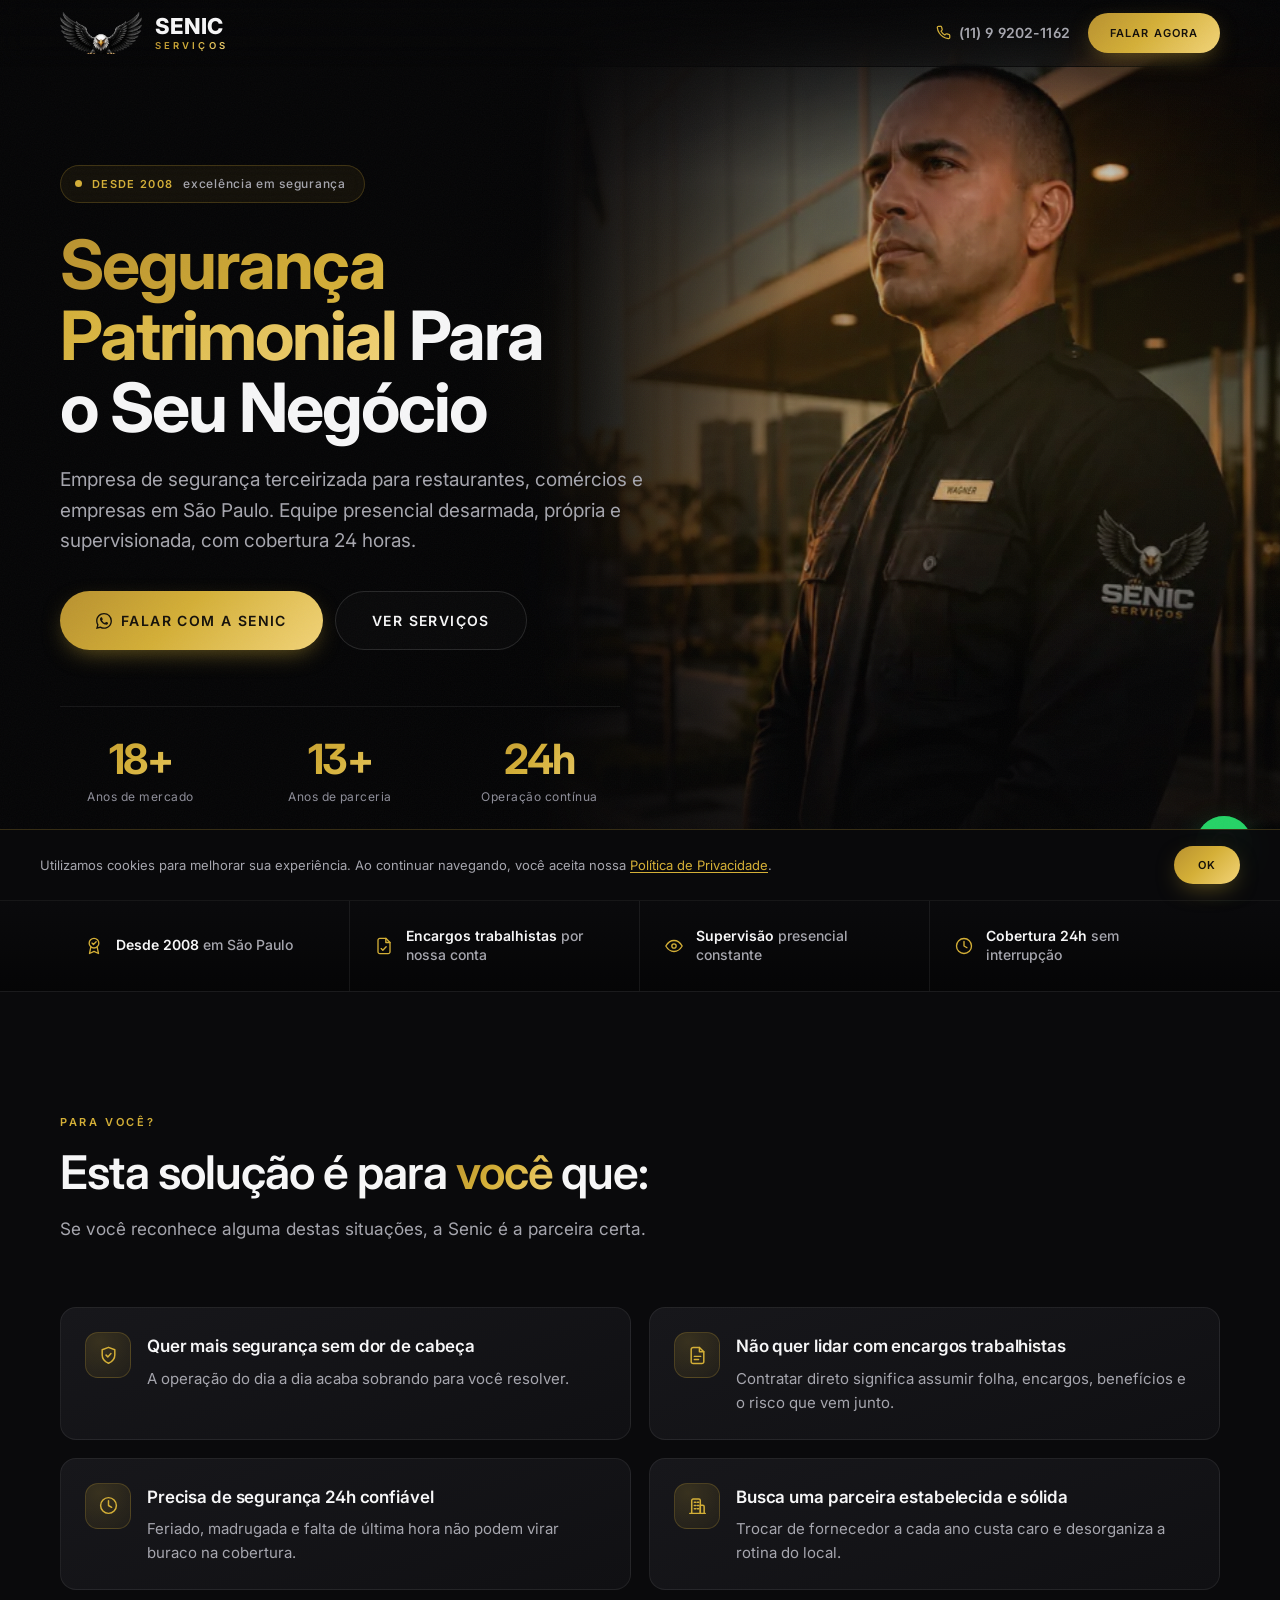
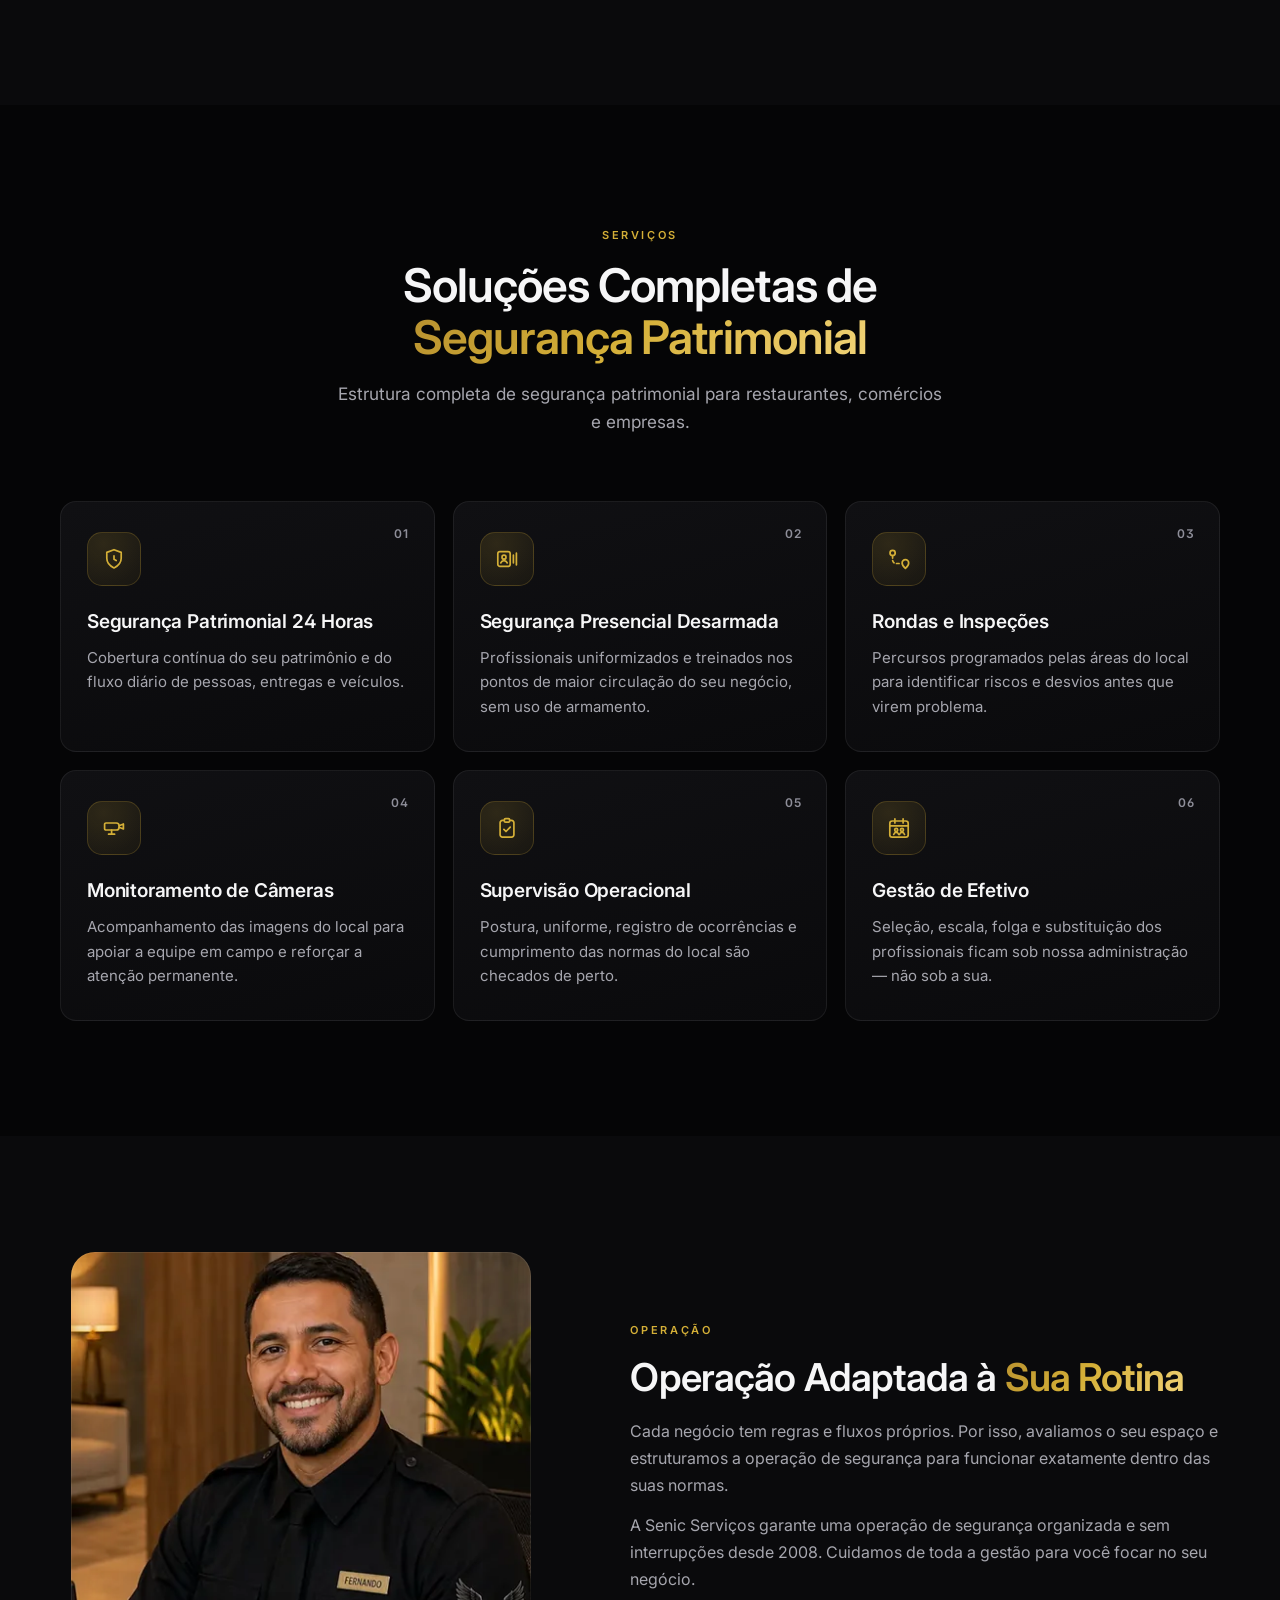
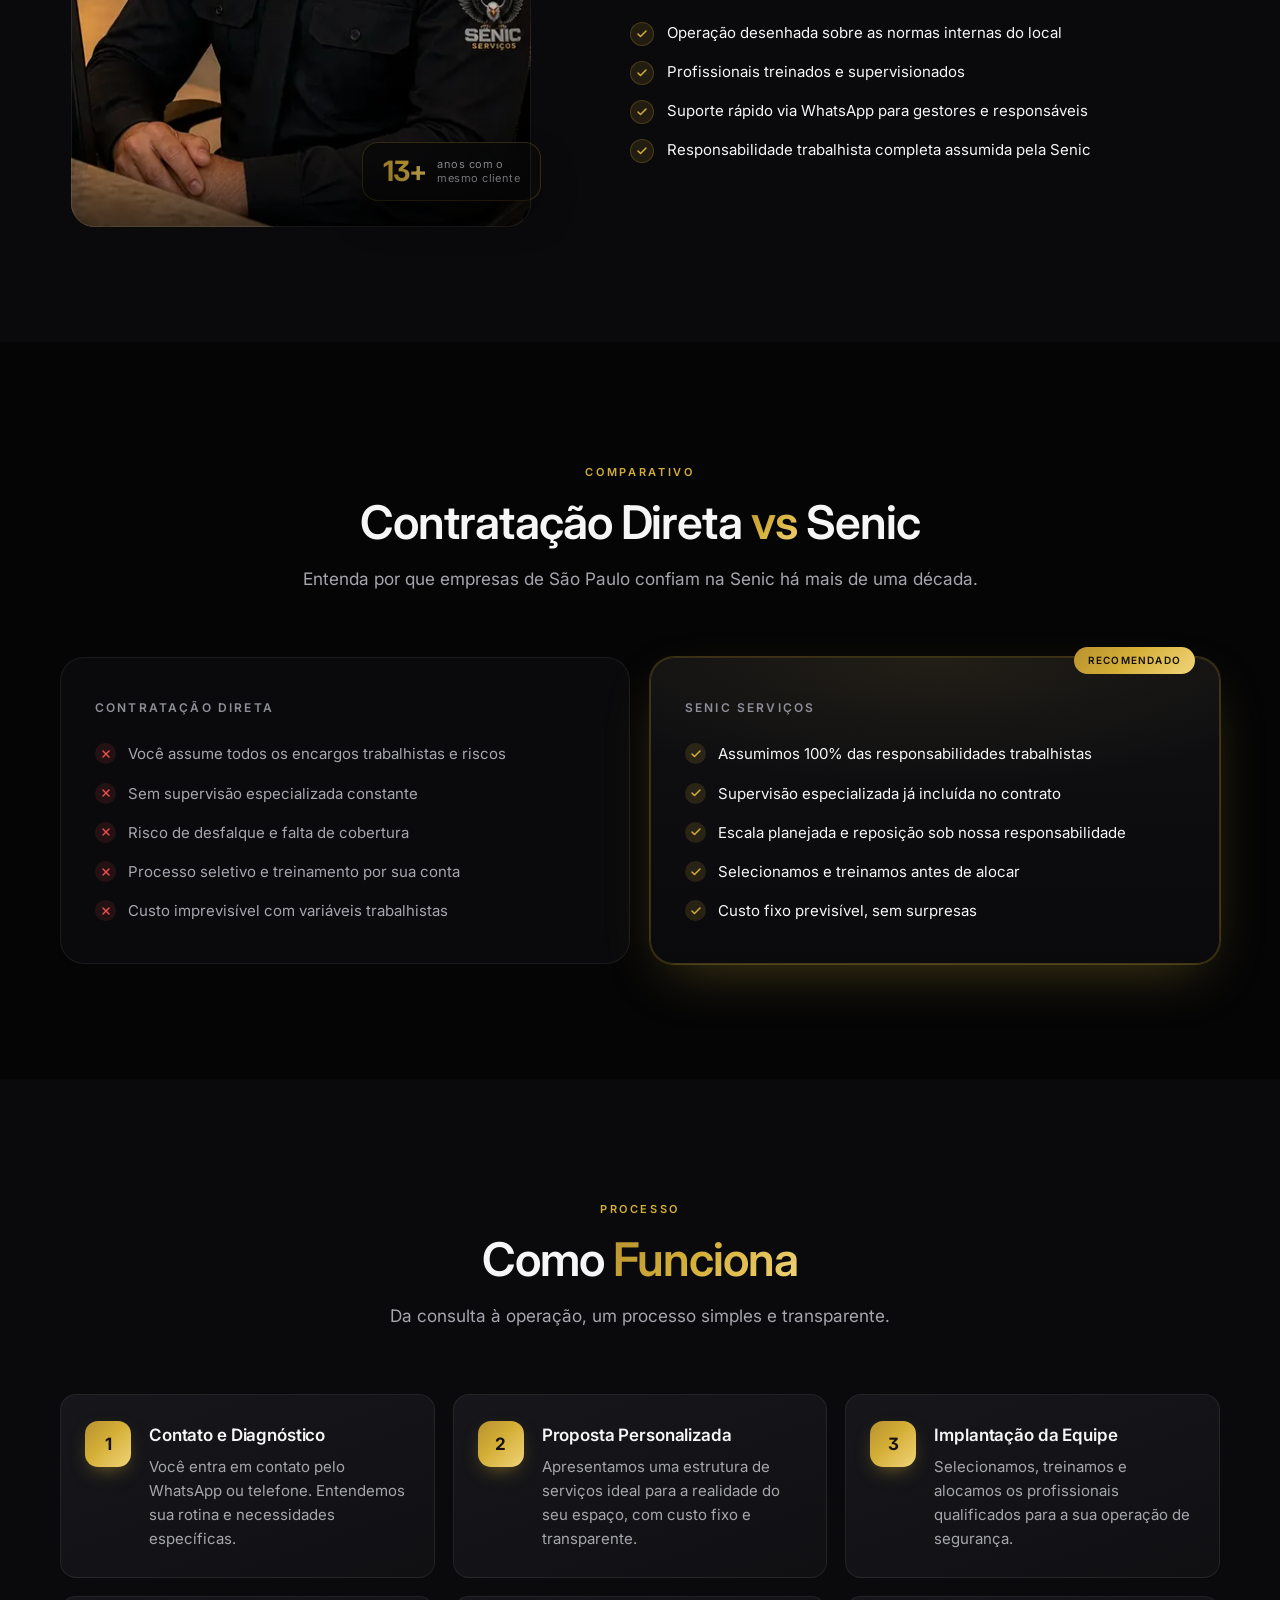
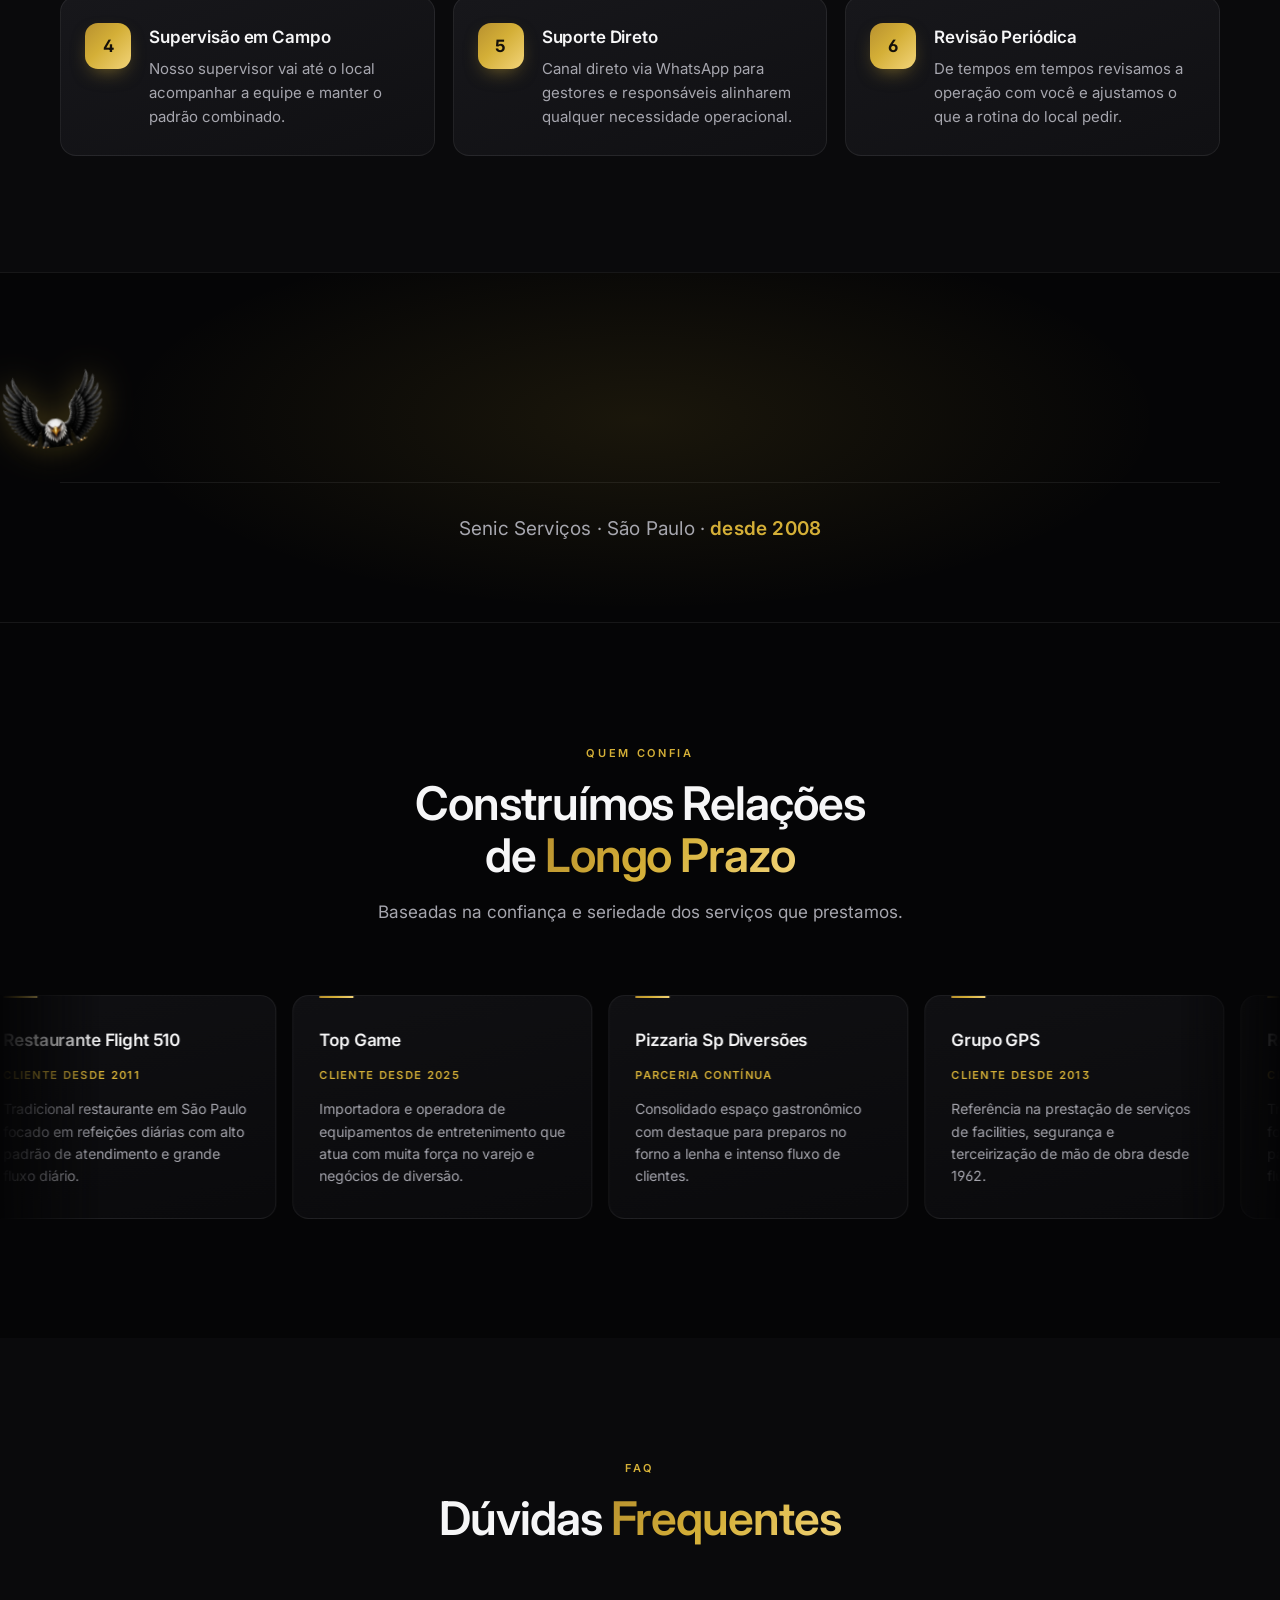
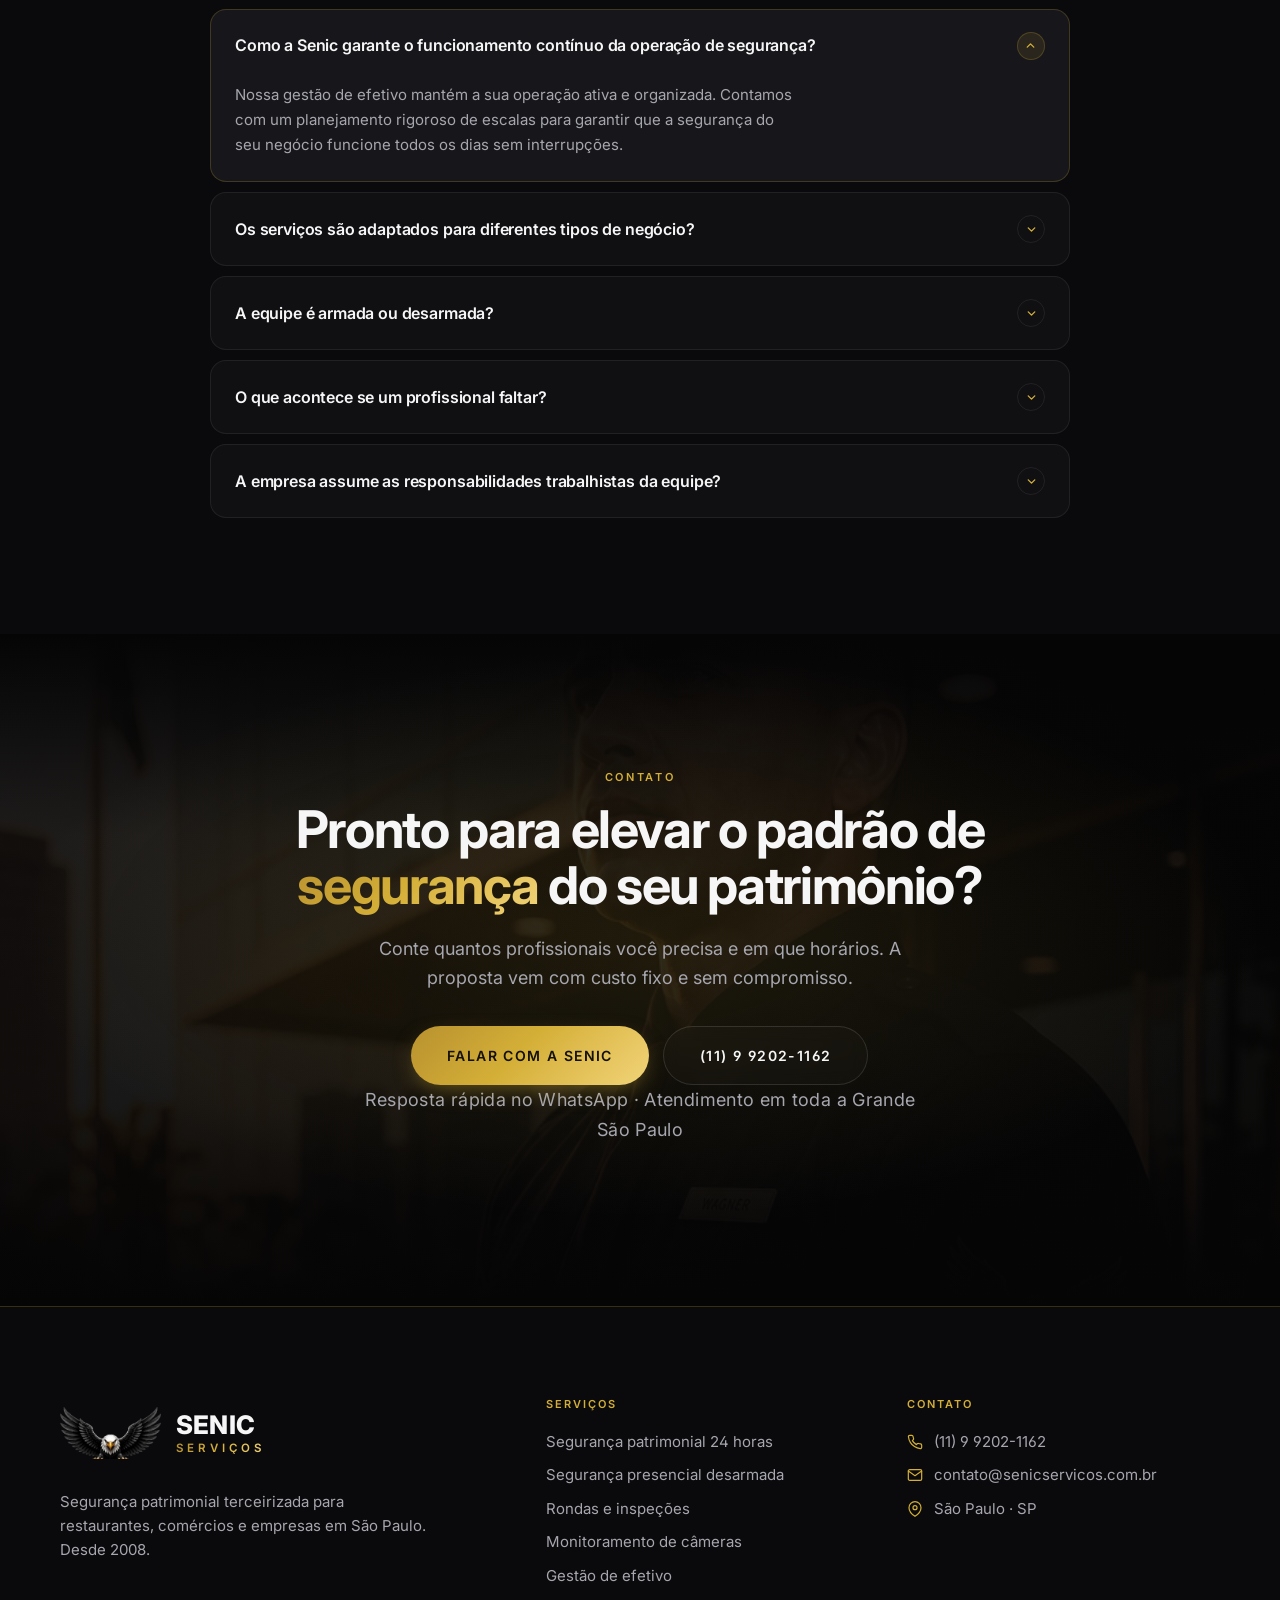
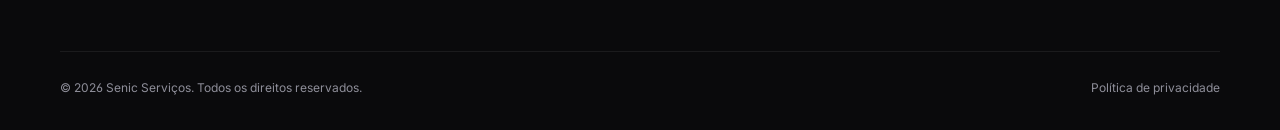
==== index.html @ 310ede00 "Initial commit" ====
<!DOCTYPE html>
<html lang="pt-BR">
<head>
  <meta charset="UTF-8">
  <meta name="viewport" content="width=device-width, initial-scale=1.0, maximum-scale=5.0">
  <title>Empresa de Segurança Patrimonial em São Paulo | Senic Serviços</title>
  <meta name="description" content="Segurança patrimonial terceirizada para restaurantes, comércios e empresas em São Paulo. Equipe presencial desarmada, cobertura 24 horas e supervisão. Desde 2008.">
  <meta name="robots" content="index, follow, max-image-preview:large, max-snippet:-1, max-video-preview:-1">
  <meta name="author" content="Senic Serviços">
  <meta name="theme-color" content="#050506">

  <!-- ATENÇÃO: se a página for publicada fora da raiz do domínio, troque
       https://senicservicos.com.br/ aqui, no sitemap.xml e no robots.txt. -->
  <link rel="canonical" href="https://senicservicos.com.br/">
  <link rel="sitemap" type="application/xml" href="/sitemap.xml">

  <!-- Ícones -->
  <link rel="icon" type="image/png" sizes="192x192" href="assets/img/favicon-192.png">
  <link rel="icon" type="image/png" sizes="512x512" href="assets/img/favicon-512.png">
  <link rel="apple-touch-icon" href="assets/img/apple-touch-icon.png">

  <!-- Compartilhamento em redes sociais e WhatsApp -->
  <meta property="og:type" content="website">
  <meta property="og:locale" content="pt_BR">
  <meta property="og:site_name" content="Senic Serviços">
  <meta property="og:url" content="https://senicservicos.com.br/">
  <meta property="og:title" content="Empresa de Segurança Patrimonial em São Paulo | Senic Serviços">
  <meta property="og:description" content="Segurança patrimonial terceirizada para restaurantes, comércios e empresas em São Paulo. Equipe presencial desarmada e cobertura 24 horas. Desde 2008.">
  <meta property="og:image" content="https://senicservicos.com.br/assets/img/senic-seguranca-empresarial.webp">
  <meta property="og:image:alt" content="Profissional de segurança patrimonial da Senic Serviços em fachada corporativa">
  <meta name="twitter:card" content="summary_large_image">
  <meta name="twitter:title" content="Empresa de Segurança Patrimonial em São Paulo | Senic Serviços">
  <meta name="twitter:description" content="Segurança patrimonial terceirizada para restaurantes, comércios e empresas em São Paulo. Desde 2008.">
  <meta name="twitter:image" content="https://senicservicos.com.br/assets/img/senic-seguranca-empresarial.webp">

  <!-- Fontes -->
  <link rel="preconnect" href="https://fonts.googleapis.com">
  <link rel="preconnect" href="https://fonts.gstatic.com" crossorigin>
  <link href="https://fonts.googleapis.com/css2?family=Inter:wght@300;400;500;600;700;800;900&display=swap" rel="stylesheet">

  <link rel="preload" as="image" href="assets/img/senic-seguranca-empresarial-sm.webp" media="(max-width: 767px)" fetchpriority="high">
  <link rel="preload" as="image" href="assets/img/senic-seguranca-empresarial.webp" media="(min-width: 768px)" fetchpriority="high">
  <link rel="stylesheet" href="assets/css/style.css">

  <!-- Google Tag Manager -->
  <script>(function(w,d,s,l,i){w[l]=w[l]||[];w[l].push({'gtm.start':
  new Date().getTime(),event:'gtm.js'});var f=d.getElementsByTagName(s)[0],
  j=d.createElement(s),dl=l!='dataLayer'?'&l='+l:'';j.async=true;j.src=
  'https://www.googletagmanager.com/gtm.js?id='+i+dl;f.parentNode.insertBefore(j,f);
  })(window,document,'script','dataLayer','GTM-NGXDHTND');</script>
  <!-- End Google Tag Manager -->

  <!-- Dados estruturados: empresa, página, catálogo de serviços e FAQ -->
  <script type="application/ld+json">
  {
    "@context": "https://schema.org",
    "@graph": [
      {
        "@type": ["Organization", "ProfessionalService"],
        "@id": "https://senicservicos.com.br/#empresa",
        "name": "Senic Serviços",
        "url": "https://senicservicos.com.br/",
        "description": "Empresa de segurança patrimonial terceirizada em São Paulo: segurança presencial desarmada, 24 horas, para restaurantes, comércios e empresas.",
        "foundingDate": "2008",
        "logo": {
          "@type": "ImageObject",
          "url": "https://senicservicos.com.br/assets/img/logo-senic-servicos.webp",
          "width": 900,
          "height": 733
        },
        "image": "https://senicservicos.com.br/assets/img/senic-seguranca-empresarial.webp",
        "telephone": "+55-11-99202-1162",
        "email": "contato@senicservicos.com.br",
        "priceRange": "$$",
        "address": {
          "@type": "PostalAddress",
          "addressLocality": "São Paulo",
          "addressRegion": "SP",
          "addressCountry": "BR"
        },
        "areaServed": { "@type": "City", "name": "São Paulo" },
        "contactPoint": [{
          "@type": "ContactPoint",
          "telephone": "+55-11-99202-1162",
          "contactType": "vendas",
          "areaServed": "BR",
          "availableLanguage": "Portuguese"
        }],
        "openingHoursSpecification": [{
          "@type": "OpeningHoursSpecification",
          "dayOfWeek": ["Monday","Tuesday","Wednesday","Thursday","Friday","Saturday","Sunday"],
          "opens": "00:00",
          "closes": "23:59"
        }]
      },
      {
        "@type": "WebSite",
        "@id": "https://senicservicos.com.br/#site",
        "url": "https://senicservicos.com.br/",
        "name": "Senic Serviços",
        "inLanguage": "pt-BR",
        "publisher": { "@id": "https://senicservicos.com.br/#empresa" }
      },
      {
        "@type": "WebPage",
        "@id": "https://senicservicos.com.br/#pagina",
        "url": "https://senicservicos.com.br/",
        "name": "Empresa de Segurança Patrimonial em São Paulo | Senic Serviços",
        "description": "Segurança patrimonial terceirizada para restaurantes, comércios e empresas em São Paulo desde 2008.",
        "inLanguage": "pt-BR",
        "isPartOf": { "@id": "https://senicservicos.com.br/#site" },
        "about": { "@id": "https://senicservicos.com.br/#empresa" },
        "primaryImageOfPage": "https://senicservicos.com.br/assets/img/senic-seguranca-empresarial.webp"
      },
      {
        "@type": "Service",
        "@id": "https://senicservicos.com.br/#servicos",
        "serviceType": "Segurança patrimonial terceirizada",
        "provider": { "@id": "https://senicservicos.com.br/#empresa" },
        "areaServed": { "@type": "City", "name": "São Paulo" },
        "hasOfferCatalog": {
          "@type": "OfferCatalog",
          "name": "Soluções completas de segurança",
          "itemListElement": [
            { "@type": "Offer", "itemOffered": { "@type": "Service", "name": "Segurança patrimonial 24 horas", "description": "Cobertura contínua do patrimônio e do fluxo diário de pessoas, entregas e veículos." } },
            { "@type": "Offer", "itemOffered": { "@type": "Service", "name": "Segurança presencial desarmada", "description": "Profissionais uniformizados e treinados atuando nos pontos de maior circulação do negócio, sem uso de armamento." } },
            { "@type": "Offer", "itemOffered": { "@type": "Service", "name": "Rondas e inspeções", "description": "Percursos programados pelas áreas do local para identificar riscos e desvios." } },
            { "@type": "Offer", "itemOffered": { "@type": "Service", "name": "Monitoramento de câmeras", "description": "Acompanhamento das imagens do local para apoiar a equipe em campo." } },
            { "@type": "Offer", "itemOffered": { "@type": "Service", "name": "Supervisão operacional", "description": "Acompanhamento presencial da equipe para manter o padrão do serviço." } },
            { "@type": "Offer", "itemOffered": { "@type": "Service", "name": "Gestão de efetivo", "description": "Administração completa dos profissionais para a operação nunca ficar sem cobertura." } }
          ]
        }
      },
      {
        "@type": "FAQPage",
        "@id": "https://senicservicos.com.br/#faq",
        "mainEntity": [
          {
            "@type": "Question",
            "name": "Como a Senic garante o funcionamento contínuo da operação de segurança?",
            "acceptedAnswer": { "@type": "Answer", "text": "Nossa gestão de efetivo mantém a sua operação ativa e organizada. Contamos com um planejamento rigoroso de escalas para garantir que a segurança do seu negócio funcione todos os dias sem interrupções." }
          },
          {
            "@type": "Question",
            "name": "Os serviços são adaptados para diferentes tipos de negócio?",
            "acceptedAnswer": { "@type": "Answer", "text": "Sim. Avaliamos o seu espaço e estruturamos a operação para a rotina de restaurantes, comércios, lojas, galpões, escritórios e outras empresas com circulação de público." }
          },
          {
            "@type": "Question",
            "name": "A equipe é armada ou desarmada?",
            "acceptedAnswer": { "@type": "Answer", "text": "Nossa atuação é de segurança presencial desarmada. Os profissionais são uniformizados, treinados e atuam pela presença, pela observação e pelo cumprimento das normas do local, sem uso de armamento." }
          },
          {
            "@type": "Question",
            "name": "O que acontece se um profissional faltar?",
            "acceptedAnswer": { "@type": "Answer", "text": "A cobertura é responsabilidade nossa. A gestão de efetivo prevê a substituição, de modo que a ausência de um profissional não deixa o seu negócio descoberto nem gera custo extra para você." }
          },
          {
            "@type": "Question",
            "name": "A empresa assume as responsabilidades trabalhistas da equipe?",
            "acceptedAnswer": { "@type": "Answer", "text": "Sim. Cuidamos da gestão completa dos profissionais. Assumimos toda a responsabilidade sobre pagamentos, encargos trabalhistas e benefícios, liberando você de qualquer preocupação administrativa." }
          }
        ]
      }
    ]
  }
  </script>
</head>
<body>
  <!-- Google Tag Manager (noscript) -->
  <noscript><iframe src="https://www.googletagmanager.com/ns.html?id=GTM-NGXDHTND"
  height="0" width="0" style="display:none;visibility:hidden"></iframe></noscript>
  <!-- End Google Tag Manager (noscript) -->

  <a class="skip-link" href="#conteudo">Pular para o conteúdo</a>

  <div class="scroll-progress" id="scrollProgress"></div>

  <!-- HEADER -->
  <header class="header" id="header">
    <div class="header-inner">
      <a href="https://senicservicos.com.br" target="_blank" rel="noopener" class="header-logo" aria-label="Senic Serviços — página inicial">
        <img src="assets/img/logo-senic-marca.webp" alt="" width="512" height="263" aria-hidden="true">
        <span class="logo-type">
          <span class="logo-name">SENIC</span>
          <span class="logo-sub">Serviços</span>
        </span>
      </a>
      <div class="header-cta">
        <a href="tel:+5511992021162" class="header-phone">
          <svg viewBox="0 0 24 24"><path d="M22 16.92v3a2 2 0 0 1-2.18 2 19.79 19.79 0 0 1-8.63-3.07 19.5 19.5 0 0 1-6-6 19.79 19.79 0 0 1-3.07-8.67A2 2 0 0 1 4.11 2h3a2 2 0 0 1 2 1.72c.13.96.36 1.9.7 2.81a2 2 0 0 1-.45 2.11L8.09 9.91a16 16 0 0 0 6 6l1.27-1.27a2 2 0 0 1 2.11-.45c.9.34 1.85.57 2.81.7A2 2 0 0 1 22 16.92z"/></svg>
          (11) 9 9202-1162
        </a>
        <a href="https://wa.me/5511992021162?text=Ol%C3%A1%21%20Gostaria%20de%20fazer%20um%20or%C3%A7amento" target="_blank" rel="noopener" class="btn btn-gold">FALAR AGORA</a>
      </div>
    </div>
  </header>

  <main id="conteudo">

  <!-- HERO -->
  <section class="hero" id="hero" aria-labelledby="hero-titulo">
    <div class="hero-bg">
      <picture>
        <source media="(max-width: 767px)" srcset="assets/img/senic-seguranca-empresarial-sm.webp">
        <img src="assets/img/senic-seguranca-empresarial.webp" alt="Profissional de segurança patrimonial da Senic Serviços em fachada corporativa" width="864" height="1536" loading="eager" fetchpriority="high">
      </picture>
    </div>
    <div class="hero-overlay"></div>
    <div class="hero-overlay-2"></div>
    <div class="container">
      <div class="hero-content">
        <div class="hero-badge animate-fade">
          <span class="dot"></span>
          <span>desde 2008</span>
          excelência em segurança
        </div>
        <h1 id="hero-titulo" class="animate-fade delay-1">
          <span class="highlight">Segurança Patrimonial</span> Para o Seu Negócio
        </h1>
        <p class="animate-fade delay-2">
          Empresa de segurança terceirizada para restaurantes, comércios e empresas em São Paulo. Equipe presencial desarmada, própria e supervisionada, com cobertura 24 horas.
        </p>
        <div class="hero-actions animate-fade delay-3">
          <a href="https://wa.me/5511992021162?text=Ol%C3%A1%21%20Gostaria%20de%20fazer%20um%20or%C3%A7amento" target="_blank" rel="noopener" class="btn btn-gold btn-lg">
            <svg viewBox="0 0 24 24" fill="currentColor"><path d="M17.472 14.382c-.297-.149-1.758-.867-2.03-.967-.273-.099-.471-.148-.67.15-.197.297-.767.966-.94 1.164-.173.199-.347.223-.644.075-.297-.15-1.255-.463-2.39-1.475-.883-.788-1.48-1.761-1.653-2.059-.173-.297-.018-.458.13-.606.134-.133.298-.347.446-.52.149-.174.198-.298.298-.497.099-.198.05-.371-.025-.52-.075-.149-.669-1.612-.916-2.207-.242-.579-.487-.5-.669-.51-.173-.008-.371-.01-.57-.01-.198 0-.52.074-.792.372-.272.297-1.04 1.016-1.04 2.479 0 1.462 1.065 2.875 1.213 3.074.149.198 2.096 3.2 5.077 4.487.709.306 1.262.489 1.694.625.712.227 1.36.195 1.871.118.571-.085 1.758-.719 2.006-1.413.248-.694.248-1.289.173-1.413-.074-.124-.272-.198-.57-.347"/><path d="M12.05 0C5.495 0 .16 5.335.157 11.892c0 2.096.547 4.142 1.588 5.945L.057 24l6.305-1.654a11.882 11.882 0 005.683 1.448h.005c6.554 0 11.89-5.335 11.893-11.893a11.821 11.821 0 00-3.48-8.413A11.815 11.815 0 0012.05 0m0 21.785h-.004a9.87 9.87 0 01-5.031-1.378l-.361-.214-3.741.982.998-3.648-.235-.374a9.86 9.86 0 01-1.51-5.26c.001-5.45 4.436-9.884 9.888-9.884 2.64 0 5.122 1.03 6.988 2.898a9.825 9.825 0 012.893 6.994c-.003 5.45-4.437 9.884-9.885 9.884"/></svg>
            FALAR COM A SENIC
          </a>
          <a href="#servicos" class="btn btn-outline btn-lg">VER SERVIÇOS</a>
        </div>
        <div class="hero-stats animate-fade delay-4" id="heroStats">
          <div class="hero-stat">
            <div class="hero-stat-num" data-target="18" data-suffix="+">0</div>
            <div class="hero-stat-label">Anos de mercado</div>
          </div>
          <div class="hero-stat">
            <div class="hero-stat-num" data-target="13" data-suffix="+">0</div>
            <div class="hero-stat-label">Anos de parceria</div>
          </div>
          <div class="hero-stat">
            <div class="hero-stat-num" data-target="24" data-suffix="h">0</div>
            <div class="hero-stat-label">Operação contínua</div>
          </div>
        </div>
      </div>
    </div>
  </section>

  <!-- FAIXA DE CREDIBILIDADE -->
  <section class="trust-bar">
    <div class="container">
      <div class="trust-grid">
        <div class="trust-item">
          <svg viewBox="0 0 24 24"><circle cx="12" cy="8.6" r="5.8"/><path d="m9.6 8.5 1.7 1.7 3.3-3.4"/><path d="M8.2 13.4 6.6 21l5.4-2.6L17.4 21l-1.6-7.6"/></svg>
          <span><strong>Desde 2008</strong> em São Paulo</span>
        </div>
        <div class="trust-item">
          <svg viewBox="0 0 24 24"><path d="M14.2 2.8H7A2.2 2.2 0 0 0 4.8 5v14A2.2 2.2 0 0 0 7 21.2h10a2.2 2.2 0 0 0 2.2-2.2V7.8Z"/><path d="M14.2 2.8v5h5"/><path d="m8.6 15.1 2 2 4-4.2"/></svg>
          <span><strong>Encargos trabalhistas</strong> por nossa conta</span>
        </div>
        <div class="trust-item">
          <svg viewBox="0 0 24 24"><path d="M2.2 12S6 5.4 12 5.4 21.8 12 21.8 12 18 18.6 12 18.6 2.2 12 2.2 12Z"/><circle cx="12" cy="12" r="2.6"/></svg>
          <span><strong>Supervisão</strong> presencial constante</span>
        </div>
        <div class="trust-item">
          <svg viewBox="0 0 24 24"><circle cx="12" cy="12" r="9"/><path d="M12 6.6V12l3.6 2.1"/></svg>
          <span><strong>Cobertura 24h</strong> sem interrupção</span>
        </div>
      </div>
    </div>
  </section>

  <!-- QUALIFICAÇÃO -->
  <section class="section qualifying" id="para-quem" aria-labelledby="titulo-para-quem">
    <div class="container">
      <div class="section-head">
        <div class="section-tag">Para você?</div>
        <h2 id="titulo-para-quem" class="section-title">Esta solução é para <span class="gold-text">você</span> que:</h2>
        <p class="section-sub">Se você reconhece alguma destas situações, a Senic é a parceira certa.</p>
      </div>
      <div class="qualifying-grid">
        <div class="qualifying-card">
          <div class="qualifying-icon">
            <svg viewBox="0 0 24 24"><path d="M12 2.7 4.8 5.4v5.9c0 4.5 3 7.7 7.2 9.6 4.2-1.9 7.2-5.1 7.2-9.6V5.4L12 2.7Z"/><path d="m9.2 11.6 2 2 3.6-3.8"/></svg>
          </div>
          <div class="qualifying-text">
            <h3>Quer mais segurança sem dor de cabeça</h3>
            <p>A operação do dia a dia acaba sobrando para você resolver.</p>
          </div>
        </div>
        <div class="qualifying-card">
          <div class="qualifying-icon">
            <svg viewBox="0 0 24 24"><path d="M14.2 2.8H7A2.2 2.2 0 0 0 4.8 5v14A2.2 2.2 0 0 0 7 21.2h10a2.2 2.2 0 0 0 2.2-2.2V7.8Z"/><path d="M14.2 2.8v5h5"/><path d="M8.4 13h7.2M8.4 16.6h4.8"/></svg>
          </div>
          <div class="qualifying-text">
            <h3>Não quer lidar com encargos trabalhistas</h3>
            <p>Contratar direto significa assumir folha, encargos, benefícios e o risco que vem junto.</p>
          </div>
        </div>
        <div class="qualifying-card">
          <div class="qualifying-icon">
            <svg viewBox="0 0 24 24"><circle cx="12" cy="12" r="9"/><path d="M12 6.6V12l3.6 2.1"/></svg>
          </div>
          <div class="qualifying-text">
            <h3>Precisa de segurança 24h confiável</h3>
            <p>Feriado, madrugada e falta de última hora não podem virar buraco na cobertura.</p>
          </div>
        </div>
        <div class="qualifying-card">
          <div class="qualifying-icon">
            <svg viewBox="0 0 24 24"><path d="M3.2 21h17.6"/><path d="M5.4 21V6.2a1.6 1.6 0 0 1 1.6-1.6h6.6a1.6 1.6 0 0 1 1.6 1.6V21"/><path d="M15.2 21v-9.4H18a1.6 1.6 0 0 1 1.6 1.6V21"/><path d="M8.4 8.4H10M11.8 8.4h1.6M8.4 12H10M11.8 12h1.6M8.4 15.6H10M11.8 15.6h1.6"/></svg>
          </div>
          <div class="qualifying-text">
            <h3>Busca uma parceira estabelecida e sólida</h3>
            <p>Trocar de fornecedor a cada ano custa caro e desorganiza a rotina do local.</p>
          </div>
        </div>
      </div>
    </div>
  </section>

  <!-- SERVIÇOS -->
  <section class="section services" id="servicos" aria-labelledby="titulo-servicos">
    <div class="container">
      <div class="section-head centered">
        <div class="section-tag">Serviços</div>
        <h2 id="titulo-servicos" class="section-title">Soluções Completas de <span class="gold-text">Segurança Patrimonial</span></h2>
        <p class="section-sub centered">Estrutura completa de segurança patrimonial para restaurantes, comércios e empresas.</p>
      </div>
      <div class="services-grid">
        <div class="service-card">
          <span class="service-num">01</span>
          <div class="service-icon">
            <svg viewBox="0 0 24 24"><path d="M12 2.7 4.8 5.4v5.9c0 4.5 3 7.7 7.2 9.6 4.2-1.9 7.2-5.1 7.2-9.6V5.4L12 2.7Z"/><path d="M12 8.9v3.3l2.2 1.3"/></svg>
          </div>
          <h3>Segurança Patrimonial 24 Horas</h3>
          <p>Cobertura contínua do seu patrimônio e do fluxo diário de pessoas, entregas e veículos.</p>
        </div>
        <div class="service-card">
          <span class="service-num">02</span>
          <div class="service-icon">
            <svg viewBox="0 0 24 24"><rect x="2.8" y="4.6" width="12.4" height="14.8" rx="2.2"/><circle cx="9" cy="10.2" r="2"/><path d="M5.8 15.9c.6-1.5 1.8-2.3 3.2-2.3s2.6.8 3.2 2.3"/><path d="M18.4 8.2v7.6M21.4 6.2v11.6"/></svg>
          </div>
          <h3>Segurança Presencial Desarmada</h3>
          <p>Profissionais uniformizados e treinados nos pontos de maior circulação do seu negócio, sem uso de armamento.</p>
        </div>
        <div class="service-card">
          <span class="service-num">03</span>
          <div class="service-icon">
            <svg viewBox="0 0 24 24"><circle cx="5.6" cy="5.9" r="2.6"/><path d="M5.6 8.5v4.4a3.6 3.6 0 0 0 3.6 3.6h5.1" stroke-dasharray="2.6 2.5"/><path d="M18.4 12.6c1.8 0 3.3 1.5 3.3 3.3 0 2.4-3.3 5.5-3.3 5.5s-3.3-3.1-3.3-5.5c0-1.8 1.5-3.3 3.3-3.3Z"/></svg>
          </div>
          <h3>Rondas e Inspeções</h3>
          <p>Percursos programados pelas áreas do local para identificar riscos e desvios antes que virem problema.</p>
        </div>
        <div class="service-card">
          <span class="service-num">04</span>
          <div class="service-icon">
            <svg viewBox="0 0 24 24"><path d="M3.9 7h10.4a2.8 2.8 0 0 1 2.8 2.8v1.4a2.8 2.8 0 0 1-2.8 2.8H3.9A1.3 1.3 0 0 1 2.6 12.7V8.3A1.3 1.3 0 0 1 3.9 7Z"/><path d="M17.1 9.7 21.4 8v5l-4.3-1.7"/><path d="M9.6 14v4.2"/><path d="M6.6 18.2h6"/></svg>
          </div>
          <h3>Monitoramento de Câmeras</h3>
          <p>Acompanhamento das imagens do local para apoiar a equipe em campo e reforçar a atenção permanente.</p>
        </div>
        <div class="service-card">
          <span class="service-num">05</span>
          <div class="service-icon">
            <svg viewBox="0 0 24 24"><path d="M9.3 4.4H7.4A2.3 2.3 0 0 0 5.1 6.7v12.1a2.3 2.3 0 0 0 2.3 2.3h9.2a2.3 2.3 0 0 0 2.3-2.3V6.7a2.3 2.3 0 0 0-2.3-2.3h-1.9"/><rect x="9.3" y="2.6" width="5.4" height="3.6" rx="1.3"/><path d="M8.9 13.4 11 15.5l4.2-4.4"/></svg>
          </div>
          <h3>Supervisão Operacional</h3>
          <p>Postura, uniforme, registro de ocorrências e cumprimento das normas do local são checados de perto.</p>
        </div>
        <div class="service-card">
          <span class="service-num">06</span>
          <div class="service-icon">
            <svg viewBox="0 0 24 24"><rect x="2.8" y="5" width="18.4" height="16.2" rx="2.4"/><path d="M2.8 9.9h18.4"/><path d="M7.9 2.8v4.2M16.1 2.8v4.2"/><circle cx="9.2" cy="13.9" r="1.5"/><circle cx="15" cy="13.9" r="1.5"/><path d="M6.7 18.4c.4-1.3 1.3-2 2.5-2s2.1.7 2.5 2"/><path d="M12.5 18.4c.4-1.3 1.3-2 2.5-2s2.1.7 2.5 2"/></svg>
          </div>
          <h3>Gestão de Efetivo</h3>
          <p>Seleção, escala, folga e substituição dos profissionais ficam sob nossa administração — não sob a sua.</p>
        </div>
      </div>
    </div>
  </section>

  <!-- SOBRE -->
  <section class="section about" id="sobre" aria-labelledby="titulo-sobre">
    <div class="container">
      <div class="about-grid">
        <div class="about-image">
          <picture>
            <source media="(max-width: 767px)" srcset="assets/img/senic-controle-acesso-sm.webp">
            <img src="assets/img/senic-controle-acesso.webp" alt="Profissional de segurança patrimonial da Senic Serviços em operação" width="940" height="891" loading="lazy">
          </picture>
          <div class="about-badge">
            <span class="num">13+</span>
            <span class="lbl">anos com o<br>mesmo cliente</span>
          </div>
        </div>
        <div class="about-text">
          <div class="section-tag">Operação</div>
          <h2 id="titulo-sobre" class="about-title">Operação Adaptada à <span class="gold-text">Sua Rotina</span></h2>
          <p>Cada negócio tem regras e fluxos próprios. Por isso, avaliamos o seu espaço e estruturamos a operação de segurança para funcionar exatamente dentro das suas normas.</p>
          <p>A Senic Serviços garante uma operação de segurança organizada e sem interrupções desde 2008. Cuidamos de toda a gestão para você focar no seu negócio.</p>
          <div class="about-features">
            <div class="about-feature">
              <span class="check"><svg viewBox="0 0 24 24"><polyline points="20 6 9 17 4 12"/></svg></span>
              Operação desenhada sobre as normas internas do local
            </div>
            <div class="about-feature">
              <span class="check"><svg viewBox="0 0 24 24"><polyline points="20 6 9 17 4 12"/></svg></span>
              Profissionais treinados e supervisionados
            </div>
            <div class="about-feature">
              <span class="check"><svg viewBox="0 0 24 24"><polyline points="20 6 9 17 4 12"/></svg></span>
              Suporte rápido via WhatsApp para gestores e responsáveis
            </div>
            <div class="about-feature">
              <span class="check"><svg viewBox="0 0 24 24"><polyline points="20 6 9 17 4 12"/></svg></span>
              Responsabilidade trabalhista completa assumida pela Senic
            </div>
          </div>
        </div>
      </div>
    </div>
  </section>

  <!-- COMPARATIVO -->
  <section class="section comparison" id="comparativo" aria-labelledby="titulo-comparativo">
    <div class="container">
      <div class="section-head centered">
        <div class="section-tag">Comparativo</div>
        <h2 id="titulo-comparativo" class="section-title">Contratação Direta <span class="gold-text">vs</span> Senic</h2>
        <p class="section-sub centered">Entenda por que empresas de São Paulo confiam na Senic há mais de uma década.</p>
      </div>
      <div class="comparison-grid">
        <div class="comparison-col bad">
          <h3>Contratação Direta</h3>
          <div class="comparison-items">
            <div class="comparison-item">
              <span class="icon x"><svg viewBox="0 0 24 24"><line x1="18" y1="6" x2="6" y2="18"/><line x1="6" y1="6" x2="18" y2="18"/></svg></span>
              <span>Você assume todos os encargos trabalhistas e riscos</span>
            </div>
            <div class="comparison-item">
              <span class="icon x"><svg viewBox="0 0 24 24"><line x1="18" y1="6" x2="6" y2="18"/><line x1="6" y1="6" x2="18" y2="18"/></svg></span>
              <span>Sem supervisão especializada constante</span>
            </div>
            <div class="comparison-item">
              <span class="icon x"><svg viewBox="0 0 24 24"><line x1="18" y1="6" x2="6" y2="18"/><line x1="6" y1="6" x2="18" y2="18"/></svg></span>
              <span>Risco de desfalque e falta de cobertura</span>
            </div>
            <div class="comparison-item">
              <span class="icon x"><svg viewBox="0 0 24 24"><line x1="18" y1="6" x2="6" y2="18"/><line x1="6" y1="6" x2="18" y2="18"/></svg></span>
              <span>Processo seletivo e treinamento por sua conta</span>
            </div>
            <div class="comparison-item">
              <span class="icon x"><svg viewBox="0 0 24 24"><line x1="18" y1="6" x2="6" y2="18"/><line x1="6" y1="6" x2="18" y2="18"/></svg></span>
              <span>Custo imprevisível com variáveis trabalhistas</span>
            </div>
          </div>
        </div>
        <div class="comparison-col good">
          <span class="comparison-badge">Recomendado</span>
          <h3>Senic Serviços</h3>
          <div class="comparison-items">
            <div class="comparison-item">
              <span class="icon check"><svg viewBox="0 0 24 24"><polyline points="20 6 9 17 4 12"/></svg></span>
              <span>Assumimos 100% das responsabilidades trabalhistas</span>
            </div>
            <div class="comparison-item">
              <span class="icon check"><svg viewBox="0 0 24 24"><polyline points="20 6 9 17 4 12"/></svg></span>
              <span>Supervisão especializada já incluída no contrato</span>
            </div>
            <div class="comparison-item">
              <span class="icon check"><svg viewBox="0 0 24 24"><polyline points="20 6 9 17 4 12"/></svg></span>
              <span>Escala planejada e reposição sob nossa responsabilidade</span>
            </div>
            <div class="comparison-item">
              <span class="icon check"><svg viewBox="0 0 24 24"><polyline points="20 6 9 17 4 12"/></svg></span>
              <span>Selecionamos e treinamos antes de alocar</span>
            </div>
            <div class="comparison-item">
              <span class="icon check"><svg viewBox="0 0 24 24"><polyline points="20 6 9 17 4 12"/></svg></span>
              <span>Custo fixo previsível, sem surpresas</span>
            </div>
          </div>
        </div>
      </div>
    </div>
  </section>

  <!-- PROCESSO -->
  <section class="section process" id="processo" aria-labelledby="titulo-processo">
    <div class="container">
      <div class="section-head centered">
        <div class="section-tag">Processo</div>
        <h2 id="titulo-processo" class="section-title">Como <span class="gold-text">Funciona</span></h2>
        <p class="section-sub centered">Da consulta à operação, um processo simples e transparente.</p>
      </div>
      <div class="process-grid">
        <div class="process-step">
          <div class="process-num">1</div>
          <div class="process-info">
            <h3>Contato e Diagnóstico</h3>
            <p>Você entra em contato pelo WhatsApp ou telefone. Entendemos sua rotina e necessidades específicas.</p>
          </div>
        </div>
        <div class="process-step">
          <div class="process-num">2</div>
          <div class="process-info">
            <h3>Proposta Personalizada</h3>
            <p>Apresentamos uma estrutura de serviços ideal para a realidade do seu espaço, com custo fixo e transparente.</p>
          </div>
        </div>
        <div class="process-step">
          <div class="process-num">3</div>
          <div class="process-info">
            <h3>Implantação da Equipe</h3>
            <p>Selecionamos, treinamos e alocamos os profissionais qualificados para a sua operação de segurança.</p>
          </div>
        </div>
        <div class="process-step">
          <div class="process-num">4</div>
          <div class="process-info">
            <h3>Supervisão em Campo</h3>
            <p>Nosso supervisor vai até o local acompanhar a equipe e manter o padrão combinado.</p>
          </div>
        </div>
        <div class="process-step">
          <div class="process-num">5</div>
          <div class="process-info">
            <h3>Suporte Direto</h3>
            <p>Canal direto via WhatsApp para gestores e responsáveis alinharem qualquer necessidade operacional.</p>
          </div>
        </div>
        <div class="process-step">
          <div class="process-num">6</div>
          <div class="process-info">
            <h3>Revisão Periódica</h3>
            <p>De tempos em tempos revisamos a operação com você e ajustamos o que a rotina do local pedir.</p>
          </div>
        </div>
      </div>
    </div>
  </section>

  <!-- FAIXA DE VOO — a águia cruza a faixa conforme a página é rolada -->
  <section class="flight" id="voo">
    <div class="container">
      <div class="flight-stage">
        <span class="flight-eagle" aria-hidden="true">
          <span class="eagle-rig">
            <img class="eagle-wing eagle-wing--l" src="assets/img/aguia-asa-esquerda.webp" alt="" width="560" height="288" loading="lazy">
            <img class="eagle-wing eagle-wing--r" src="assets/img/aguia-asa-direita.webp" alt="" width="560" height="288" loading="lazy">
            <img class="eagle-body" src="assets/img/aguia-corpo.webp" alt="" width="560" height="288" loading="lazy">
          </span>
        </span>
        <span class="flight-track" aria-hidden="true"><i></i></span>
      </div>
      <p class="flight-line">Senic Serviços · São Paulo · <span>desde 2008</span></p>
    </div>
  </section>

  <!-- CLIENTES -->
  <section class="section clients" id="clientes" aria-labelledby="titulo-clientes">
    <div class="container">
      <div class="section-head centered">
        <div class="section-tag">Quem confia</div>
        <h2 id="titulo-clientes" class="section-title">Construímos Relações de <span class="gold-text">Longo Prazo</span></h2>
        <p class="section-sub centered">Baseadas na confiança e seriedade dos serviços que prestamos.</p>
      </div>
    </div>
    <div class="carousel-wrap" id="carouselWrap">
      <div class="carousel-track" id="clientTrack"></div>
    </div>
  </section>

  <!-- FAQ -->
  <section class="section faq" id="faq" aria-labelledby="titulo-faq">
    <div class="container">
      <div class="section-head centered">
        <div class="section-tag">FAQ</div>
        <h2 id="titulo-faq" class="section-title">Dúvidas <span class="gold-text">Frequentes</span></h2>
      </div>
      <div class="faq-list">
        <div class="faq-item active">
          <button class="faq-question" aria-expanded="true">
            Como a Senic garante o funcionamento contínuo da operação de segurança?
            <span class="arrow"><svg viewBox="0 0 24 24"><polyline points="6 9 12 15 18 9"/></svg></span>
          </button>
          <div class="faq-answer">
            <p>Nossa gestão de efetivo mantém a sua operação ativa e organizada. Contamos com um planejamento rigoroso de escalas para garantir que a segurança do seu negócio funcione todos os dias sem interrupções.</p>
          </div>
        </div>
        <div class="faq-item">
          <button class="faq-question" aria-expanded="false">
            Os serviços são adaptados para diferentes tipos de negócio?
            <span class="arrow"><svg viewBox="0 0 24 24"><polyline points="6 9 12 15 18 9"/></svg></span>
          </button>
          <div class="faq-answer">
            <p>Sim. Avaliamos o seu espaço e estruturamos a operação para a rotina de restaurantes, comércios, lojas, galpões, escritórios e outras empresas com circulação de público.</p>
          </div>
        </div>
        <div class="faq-item">
          <button class="faq-question" aria-expanded="false">
            A equipe é armada ou desarmada?
            <span class="arrow"><svg viewBox="0 0 24 24"><polyline points="6 9 12 15 18 9"/></svg></span>
          </button>
          <div class="faq-answer">
            <p>Nossa atuação é de segurança presencial desarmada. Os profissionais são uniformizados, treinados e atuam pela presença, pela observação e pelo cumprimento das normas do local, sem uso de armamento.</p>
          </div>
        </div>
        <div class="faq-item">
          <button class="faq-question" aria-expanded="false">
            O que acontece se um profissional faltar?
            <span class="arrow"><svg viewBox="0 0 24 24"><polyline points="6 9 12 15 18 9"/></svg></span>
          </button>
          <div class="faq-answer">
            <p>A cobertura é responsabilidade nossa. A gestão de efetivo prevê a substituição, de modo que a ausência de um profissional não deixa o seu negócio descoberto nem gera custo extra para você.</p>
          </div>
        </div>
        <div class="faq-item">
          <button class="faq-question" aria-expanded="false">
            A empresa assume as responsabilidades trabalhistas da equipe?
            <span class="arrow"><svg viewBox="0 0 24 24"><polyline points="6 9 12 15 18 9"/></svg></span>
          </button>
          <div class="faq-answer">
            <p>Sim. Cuidamos da gestão completa dos profissionais. Assumimos toda a responsabilidade sobre pagamentos, encargos trabalhistas e benefícios, liberando você de qualquer preocupação administrativa.</p>
          </div>
        </div>
      </div>
    </div>
  </section>

  <!-- CTA FINAL -->
  <section class="cta-final" id="contato" aria-labelledby="titulo-contato">
    <div class="cta-bg">
      <img src="assets/img/senic-seguranca-empresarial.webp" alt="" width="864" height="1536" loading="lazy">
    </div>
    <div class="cta-overlay"></div>
    <div class="container">
      <div class="cta-content">
        <div class="section-tag">Contato</div>
        <h2 id="titulo-contato">Pronto para elevar o padrão de <span class="gold-text">segurança</span> do seu patrimônio?</h2>
        <p>Conte quantos profissionais você precisa e em que horários. A proposta vem com custo fixo e sem compromisso.</p>
        <div class="cta-actions">
          <a href="https://wa.me/5511992021162?text=Ol%C3%A1%21%20Gostaria%20de%20fazer%20um%20or%C3%A7amento" target="_blank" rel="noopener" class="btn btn-gold btn-lg">FALAR COM A SENIC</a>
          <a href="tel:+5511992021162" class="btn btn-outline btn-lg">(11) 9 9202-1162</a>
        </div>
        <p class="cta-note">Resposta rápida no WhatsApp · Atendimento em toda a Grande São Paulo</p>
      </div>
    </div>
  </section>

  </main>

  <!-- RODAPÉ -->
  <footer class="footer">
    <div class="container">
      <div class="footer-inner">
        <div class="footer-brand">
          <a href="https://senicservicos.com.br" target="_blank" rel="noopener" class="footer-logo" aria-label="Senic Serviços">
            <img src="assets/img/logo-senic-marca.webp" alt="" width="512" height="263" loading="lazy" aria-hidden="true">
            <span class="logo-type">
              <span class="logo-name">SENIC</span>
              <span class="logo-sub">Serviços</span>
            </span>
          </a>
          <p class="footer-tagline">Segurança patrimonial terceirizada para restaurantes, comércios e empresas em São Paulo. Desde 2008.</p>
        </div>
        <div class="footer-col">
          <h2>Serviços</h2>
          <ul>
            <li><a href="#servicos">Segurança patrimonial 24 horas</a></li>
            <li><a href="#servicos">Segurança presencial desarmada</a></li>
            <li><a href="#servicos">Rondas e inspeções</a></li>
            <li><a href="#servicos">Monitoramento de câmeras</a></li>
            <li><a href="#servicos">Gestão de efetivo</a></li>
          </ul>
        </div>
        <div class="footer-col">
          <h2>Contato</h2>
          <ul class="footer-contact">
            <li>
              <svg viewBox="0 0 24 24"><path d="M22 16.92v3a2 2 0 0 1-2.18 2 19.79 19.79 0 0 1-8.63-3.07 19.5 19.5 0 0 1-6-6 19.79 19.79 0 0 1-3.07-8.67A2 2 0 0 1 4.11 2h3a2 2 0 0 1 2 1.72c.13.96.36 1.9.7 2.81a2 2 0 0 1-.45 2.11L8.09 9.91a16 16 0 0 0 6 6l1.27-1.27a2 2 0 0 1 2.11-.45c.9.34 1.85.57 2.81.7A2 2 0 0 1 22 16.92z"/></svg>
              <a href="https://wa.me/5511992021162?text=Ol%C3%A1%21%20Gostaria%20de%20fazer%20um%20or%C3%A7amento" target="_blank" rel="noopener">(11) 9 9202-1162</a>
            </li>
            <li>
              <svg viewBox="0 0 24 24"><path d="M4 4h16a2 2 0 0 1 2 2v12a2 2 0 0 1-2 2H4a2 2 0 0 1-2-2V6a2 2 0 0 1 2-2z"/><polyline points="22,6 12,13 2,6"/></svg>
              <a href="mailto:contato@senicservicos.com.br">contato@senicservicos.com.br</a>
            </li>
            <li>
              <svg viewBox="0 0 24 24"><path d="M21 10c0 7-9 13-9 13s-9-6-9-13a9 9 0 0 1 18 0z"/><circle cx="12" cy="10" r="3"/></svg>
              <span>São Paulo · SP</span>
            </li>
          </ul>
        </div>
      </div>
      <div class="footer-bottom">
        <span>&copy; 2026 Senic Serviços. Todos os direitos reservados.</span>
        <span><a href="politica.html" target="_blank" rel="noopener">Política de privacidade</a></span>
      </div>
    </div>
  </footer>

  <!-- WHATSAPP FLUTUANTE -->
  <a href="https://wa.me/5511992021162?text=Ol%C3%A1%21%20Gostaria%20de%20fazer%20um%20or%C3%A7amento" target="_blank" rel="noopener" class="whatsapp-float" aria-label="Fale conosco pelo WhatsApp">
    <svg viewBox="0 0 24 24" xmlns="http://www.w3.org/2000/svg"><path d="M17.472 14.382c-.297-.149-1.758-.867-2.03-.967-.273-.099-.471-.148-.67.15-.197.297-.767.966-.94 1.164-.173.199-.347.223-.644.075-.297-.15-1.255-.463-2.39-1.475-.883-.788-1.48-1.761-1.653-2.059-.173-.297-.018-.458.13-.606.134-.133.298-.347.446-.52.149-.174.198-.298.298-.497.099-.198.05-.371-.025-.52-.075-.149-.669-1.612-.916-2.207-.242-.579-.487-.5-.669-.51-.173-.008-.371-.01-.57-.01-.198 0-.52.074-.792.372-.272.297-1.04 1.016-1.04 2.479 0 1.462 1.065 2.875 1.213 3.074.149.198 2.096 3.2 5.077 4.487.709.306 1.262.489 1.694.625.712.227 1.36.195 1.871.118.571-.085 1.758-.719 2.006-1.413.248-.694.248-1.289.173-1.413-.074-.124-.272-.198-.57-.347m-5.421 7.403h-.004a9.87 9.87 0 01-5.031-1.378l-.361-.214-3.741.982.998-3.648-.235-.374a9.86 9.86 0 01-1.51-5.26c.001-5.45 4.436-9.884 9.888-9.884 2.64 0 5.122 1.03 6.988 2.898a9.825 9.825 0 012.893 6.994c-.003 5.45-4.437 9.884-9.885 9.884m8.413-18.297A11.815 11.815 0 0012.05 0C5.495 0 .16 5.335.157 11.892c0 2.096.547 4.142 1.588 5.945L.057 24l6.305-1.654a11.882 11.882 0 005.683 1.448h.005c6.554 0 11.89-5.335 11.893-11.893a11.821 11.821 0 00-3.48-8.413z"/></svg>
  </a>

  <!-- COOKIES -->
  <div class="cookie-banner" id="cookieBanner">
    <div class="cookie-inner">
      <p>
        Utilizamos cookies para melhorar sua experiência. Ao continuar navegando, você aceita nossa
        <a href="politica.html" target="_blank" rel="noopener">Política de Privacidade</a>.
      </p>
      <button class="btn btn-gold" id="cookieAccept">OK</button>
    </div>
  </div>

  <script src="assets/js/main.js"></script>
</body>
</html>
---- assets/css/style.css ----
/*
   SENIC SERVIÇOS — STYLE.CSS
   Landing page de alta conversão
   Todos os direitos reservados © 2026
*/

/* ============================================================
   1. RESET
   ============================================================ */

*, *::before, *::after { margin: 0; padding: 0; box-sizing: border-box; }

html {
  scroll-behavior: smooth;
  -webkit-text-size-adjust: 100%;
  -webkit-tap-highlight-color: transparent;
}

img, svg { display: block; max-width: 100%; }
/* traçado consistente em todo o conjunto de ícones */
svg { stroke-linecap: round; stroke-linejoin: round; }
img { height: auto; }
a { text-decoration: none; color: inherit; }
ul { list-style: none; }
button { font: inherit; color: inherit; background: none; border: none; cursor: pointer; }

::selection { background: rgba(212, 175, 55, .28); color: #fff; }

:focus-visible {
  outline: 2px solid var(--gold);
  outline-offset: 3px;
  border-radius: 4px;
}

/* Primeiro item focável da página: some até receber foco pelo teclado. */
.skip-link {
  position: fixed;
  top: 10px;
  left: 10px;
  z-index: 1002;
  padding: 12px 20px;
  border-radius: 100px;
  background: var(--gold);
  color: #14100A;
  font-size: .8125rem;
  font-weight: 600;
  transform: translateY(-160%);
  transition: transform .3s var(--ease);
}

.skip-link:focus-visible { transform: translateY(0); }

/* ============================================================
   2. TOKENS
   ============================================================ */

:root {
  /* marca */
  --gold: #D4AF37;
  --gold-light: #F2D479;
  --gold-dark: #A8842A;
  --gold-grad: linear-gradient(135deg, #B8912F 0%, #D4AF37 45%, #F2D479 100%);
  --gold-grad-hover: linear-gradient(135deg, #D4AF37 0%, #F2D479 50%, #FFE9A8 100%);

  /* superfícies */
  --ink: #050506;
  --surface-1: #0A0A0C;
  --surface-2: #101013;
  --surface-3: #17171B;
  --surface-4: #1E1E23;

  /* linhas */
  --line: rgba(255, 255, 255, .07);
  --line-strong: rgba(255, 255, 255, .12);
  --line-gold: rgba(212, 175, 55, .22);

  /* texto */
  --text: #F6F6F7;
  --text-2: #A6A6AE;
  --text-3: #8E8E99;

  /* layout */
  --container: 1240px;
  --gutter: clamp(20px, 4vw, 40px);
  --radius-sm: 10px;
  --radius: 16px;
  --radius-lg: 24px;
  --radius-xl: 32px;

  /* ritmo vertical */
  --section-y: clamp(72px, 9vw, 128px);

  /* sombras */
  --shadow-sm: 0 2px 8px rgba(0, 0, 0, .4);
  --shadow: 0 18px 40px -12px rgba(0, 0, 0, .7);
  --shadow-lg: 0 40px 80px -24px rgba(0, 0, 0, .85);
  --glow-gold: 0 0 0 1px rgba(212, 175, 55, .25), 0 20px 60px -20px rgba(212, 175, 55, .35);

  --ease: cubic-bezier(.22, 1, .36, 1);
}

/* ============================================================
   3. BASE
   ============================================================ */

body {
  font-family: 'Inter', -apple-system, BlinkMacSystemFont, 'Segoe UI', sans-serif;
  background: var(--ink);
  color: var(--text);
  font-size: 16px;
  line-height: 1.65;
  font-feature-settings: 'cv02', 'cv03', 'cv04', 'ss01';
  overflow-x: hidden;
}

/* granulado sutil — dá profundidade ao preto chapado */
body::after {
  content: '';
  position: fixed;
  inset: 0;
  z-index: 9998;
  pointer-events: none;
  opacity: .035;
  background-image: url("data:image/svg+xml,%3Csvg xmlns='http://www.w3.org/2000/svg' width='200' height='200'%3E%3Cfilter id='n'%3E%3CfeTurbulence type='fractalNoise' baseFrequency='.85' numOctaves='3' stitchTiles='stitch'/%3E%3C/filter%3E%3Crect width='100%25' height='100%25' filter='url(%23n)'/%3E%3C/svg%3E");
}

.container {
  width: 100%;
  max-width: var(--container);
  margin: 0 auto;
  padding: 0 var(--gutter);
}

.section {
  padding: var(--section-y) 0;
  position: relative;
}

.text-center { text-align: center; }
.text-gold { color: var(--gold); }

.gold-text {
  background: var(--gold-grad);
  -webkit-background-clip: text;
  background-clip: text;
  -webkit-text-fill-color: transparent;
  color: var(--gold);
}

/* ---- cabeçalho de seção ---- */

.section-head { max-width: 720px; margin-bottom: clamp(36px, 5vw, 64px); }
.section-head.centered { margin-left: auto; margin-right: auto; text-align: center; }

.section-tag {
  display: inline-block;
  font-size: .6875rem;
  font-weight: 600;
  text-transform: uppercase;
  letter-spacing: .24em;
  color: var(--gold);
  margin-bottom: 16px;
}

.section-title {
  font-size: clamp(1.75rem, 1.1rem + 2.4vw, 2.9rem);
  font-weight: 600;
  line-height: 1.12;
  letter-spacing: -.022em;
  margin-bottom: 16px;
  text-wrap: balance;
}

.section-sub {
  font-size: clamp(.95rem, .9rem + .25vw, 1.075rem);
  color: var(--text-2);
  line-height: 1.65;
  max-width: 62ch;
  text-wrap: pretty;
}

.section-sub.centered { margin-inline: auto; }

/* ============================================================
   4. BOTÕES
   ============================================================ */

.btn {
  --btn-py: 14px;
  --btn-px: 28px;
  position: relative;
  display: inline-flex;
  align-items: center;
  justify-content: center;
  gap: 9px;
  padding: var(--btn-py) var(--btn-px);
  border-radius: 100px;
  font-size: .8125rem;
  font-weight: 600;
  letter-spacing: .1em;
  text-transform: uppercase;
  white-space: nowrap;
  transition: transform .35s var(--ease), box-shadow .35s var(--ease), background .35s var(--ease), color .3s ease;
  will-change: transform;
}

.btn svg { width: 16px; height: 16px; flex-shrink: 0; }

.btn-gold {
  background: var(--gold-grad);
  color: #14100A;
  box-shadow: 0 8px 24px -8px rgba(212, 175, 55, .55);
}

.btn-gold:hover {
  background: var(--gold-grad-hover);
  transform: translateY(-2px);
  box-shadow: 0 14px 34px -8px rgba(212, 175, 55, .7);
}

.btn-outline {
  color: var(--text);
  border: 1px solid var(--line-strong);
  background: rgba(255, 255, 255, .02);
  backdrop-filter: blur(8px);
  -webkit-backdrop-filter: blur(8px);
}

.btn-outline:hover {
  border-color: var(--gold);
  color: var(--gold);
  transform: translateY(-2px);
  background: rgba(212, 175, 55, .06);
}

.btn-lg { --btn-py: 17px; --btn-px: 36px; font-size: .875rem; }

/* ============================================================
   5. HEADER
   ============================================================ */

.scroll-progress {
  position: fixed;
  top: 0;
  left: 0;
  height: 2px;
  width: 0;
  z-index: 1001;
  background: var(--gold-grad);
  transition: width .1s linear;
}

.header {
  position: fixed;
  inset: 0 0 auto;
  z-index: 1000;
  background: linear-gradient(180deg, rgba(5, 5, 6, .85) 0%, rgba(5, 5, 6, .4) 100%);
  backdrop-filter: blur(16px) saturate(140%);
  -webkit-backdrop-filter: blur(16px) saturate(140%);
  border-bottom: 1px solid transparent;
  transition: background .4s var(--ease), border-color .4s var(--ease), box-shadow .4s var(--ease);
}

.header.scrolled {
  background: rgba(5, 5, 6, .94);
  border-bottom-color: var(--line-gold);
  box-shadow: 0 12px 40px -20px rgba(0, 0, 0, .9);
}

.header-inner {
  display: flex;
  align-items: center;
  justify-content: space-between;
  gap: 16px;
  max-width: var(--container);
  margin: 0 auto;
  padding: 12px var(--gutter);
  transition: padding .4s var(--ease);
}

.header.scrolled .header-inner { padding-block: 8px; }

.header-logo { display: flex; align-items: center; gap: clamp(9px, 1.4vw, 13px); }

.header-logo img {
  height: clamp(32px, 4vw, 42px);
  width: auto;
  transition: transform .4s var(--ease), height .4s var(--ease);
}

.header.scrolled .header-logo img { height: clamp(28px, 3.4vw, 36px); }
.header-logo:hover img { transform: scale(1.04); }

/* tipografia viva: nítida em qualquer tamanho, ao contrário do lockup rasterizado */
.logo-type { display: grid; line-height: 1; }

.logo-name {
  font-size: clamp(1.0625rem, .85rem + .7vw, 1.375rem);
  font-weight: 800;
  letter-spacing: .005em;
  color: var(--text);
}

.logo-sub {
  margin-top: 4px;
  font-size: clamp(.5rem, .42rem + .22vw, .625rem);
  font-weight: 600;
  letter-spacing: .33em;
  text-transform: uppercase;
  background: var(--gold-grad);
  -webkit-background-clip: text;
  background-clip: text;
  -webkit-text-fill-color: transparent;
}

.header-cta { display: flex; align-items: center; gap: 18px; }

.header-phone {
  display: none;
  align-items: center;
  gap: 8px;
  font-size: .875rem;
  font-weight: 600;
  color: var(--text-2);
  letter-spacing: .01em;
  transition: color .3s ease;
}

.header-phone svg { width: 15px; height: 15px; stroke: var(--gold); fill: none; stroke-width: 2; }
.header-phone:hover { color: var(--gold); }
.header-cta .btn { --btn-py: 11px; --btn-px: 22px; font-size: .6875rem; }

/* ============================================================
   6. HERO
   ============================================================ */

/* MOBILE FIRST — a foto ocupa uma faixa no topo e o texto vem abaixo dela,
   em área sólida. Nenhuma palavra cai sobre o rosto do profissional. */
.hero {
  --hero-foto: 33svh;
  position: relative;
  display: flex;
  align-items: flex-end;
  padding: calc(var(--hero-foto) + 88px) 0 48px;
  overflow: hidden;
  isolation: isolate;
}

.hero-bg {
  position: absolute;
  inset: 0 0 auto;
  height: calc(var(--hero-foto) + 78px);
  overflow: hidden;
  z-index: -3;
}

.hero-bg img {
  width: 100%;
  height: 100%;
  object-fit: cover;
  object-position: 50% 4%;
  will-change: transform;
}

/* escurece o topo (legibilidade do header) e dissolve a base no preto */
.hero-bg::after {
  content: '';
  position: absolute;
  inset: 0;
  background: linear-gradient(180deg,
    rgba(5, 5, 6, .62) 0%,
    rgba(5, 5, 6, .14) 24%,
    rgba(5, 5, 6, .20) 52%,
    rgba(5, 5, 6, .72) 82%,
    var(--ink) 100%);
}

/* No mobile o texto já está sobre o preto do body: os véus ficam inertes
   e só voltam a atuar quando a foto passa a ocupar a lateral. */
.hero-overlay {
  position: absolute;
  inset: 0;
  z-index: -2;
}

.hero-overlay-2 {
  position: absolute;
  inset: 0;
  z-index: -1;
  background: radial-gradient(80% 26% at 55% 12%, rgba(212, 175, 55, .16) 0%, transparent 72%);
}

.hero-content { position: relative; max-width: 660px; }

.hero-badge {
  display: inline-flex;
  align-items: center;
  gap: 10px;
  padding: 8px 18px 8px 14px;
  margin-bottom: 18px;
  border-radius: 100px;
  border: 1px solid var(--line-gold);
  background: rgba(212, 175, 55, .07);
  backdrop-filter: blur(8px);
  -webkit-backdrop-filter: blur(8px);
  font-size: .75rem;
  font-weight: 500;
  letter-spacing: .06em;
  color: var(--text-2);
  text-transform: lowercase;
}

.hero-badge span {
  color: var(--gold);
  font-weight: 600;
  text-transform: uppercase;
  letter-spacing: .12em;
  font-size: .6875rem;
}

.hero-badge .dot {
  width: 7px;
  height: 7px;
  border-radius: 50%;
  background: var(--gold);
  box-shadow: 0 0 0 0 rgba(212, 175, 55, .6);
  animation: pulse 2.4s infinite;
}

@keyframes pulse {
  0%   { box-shadow: 0 0 0 0 rgba(212, 175, 55, .55); }
  70%  { box-shadow: 0 0 0 9px rgba(212, 175, 55, 0); }
  100% { box-shadow: 0 0 0 0 rgba(212, 175, 55, 0); }
}

.hero h1 {
  font-size: clamp(2.25rem, 1.35rem + 3.9vw, 4.25rem);
  font-weight: 700;
  line-height: 1.05;
  letter-spacing: -.03em;
  margin-bottom: 16px;
  text-wrap: balance;
}

.hero h1 .highlight {
  background: var(--gold-grad);
  -webkit-background-clip: text;
  background-clip: text;
  -webkit-text-fill-color: transparent;
}

.hero p {
  font-size: clamp(1rem, .95rem + .45vw, 1.1875rem);
  color: var(--text-2);
  line-height: 1.62;
  max-width: 54ch;
  margin-bottom: 26px;
  text-wrap: pretty;
}

.hero-actions { display: grid; gap: 12px; }
.hero-actions .btn { width: 100%; }

@media (min-width: 480px) {
  .hero-actions { display: flex; flex-wrap: wrap; }
  .hero-actions .btn { width: auto; }
}

.hero-stats {
  display: grid;
  grid-template-columns: repeat(3, 1fr);
  gap: clamp(12px, 3vw, 40px);
  margin-top: clamp(38px, 5vw, 56px);
  padding-top: clamp(24px, 3vw, 32px);
  border-top: 1px solid var(--line);
  max-width: 560px;
}

.hero-stat { min-width: 0; text-align: center; }

.hero-stat-num {
  font-size: clamp(1.75rem, 1.2rem + 1.9vw, 2.6rem);
  font-weight: 700;
  letter-spacing: -.04em;
  line-height: 1;
  background: var(--gold-grad);
  -webkit-background-clip: text;
  background-clip: text;
  -webkit-text-fill-color: transparent;
}

.hero-stat-label {
  font-size: .75rem;
  color: var(--text-3);
  margin-top: 8px;
  letter-spacing: .04em;
  line-height: 1.35;
}

/* ============================================================
   7. FAIXA DE CREDIBILIDADE
   ============================================================ */

.trust-bar {
  border-block: 1px solid var(--line);
  background: linear-gradient(180deg, var(--surface-1), var(--ink));
}

.trust-grid {
  display: grid;
  grid-template-columns: 1fr 1fr;
}

.trust-item {
  display: flex;
  align-items: center;
  gap: 12px;
  padding: 22px 16px;
  font-size: .8125rem;
  font-weight: 500;
  line-height: 1.35;
  color: var(--text-2);
  border-bottom: 1px solid var(--line);
}

.trust-item:nth-child(odd) { border-right: 1px solid var(--line); }
.trust-item:nth-last-child(-n+2) { border-bottom: none; }

.trust-item svg {
  width: 20px;
  height: 20px;
  flex-shrink: 0;
  stroke: var(--gold);
  fill: none;
  stroke-width: 1.6;
}

.trust-item strong { color: var(--text); font-weight: 600; }

/* ============================================================
   8. QUALIFICAÇÃO
   ============================================================ */

.qualifying { background: var(--surface-1); }

.qualifying-grid { display: grid; gap: 14px; }

.qualifying-card {
  position: relative;
  display: flex;
  align-items: flex-start;
  gap: 16px;
  padding: 24px;
  border-radius: var(--radius);
  border: 1px solid var(--line);
  background: linear-gradient(160deg, var(--surface-3), var(--surface-2));
  transition: border-color .4s var(--ease), transform .4s var(--ease), box-shadow .4s var(--ease);
}

.qualifying-card:hover {
  border-color: var(--line-gold);
  transform: translateY(-3px);
  box-shadow: var(--shadow);
}

.qualifying-icon {
  display: grid;
  place-items: center;
  width: 46px;
  height: 46px;
  flex-shrink: 0;
  border-radius: 13px;
  border: 1px solid var(--line-gold);
  background: radial-gradient(120% 120% at 30% 20%, rgba(212, 175, 55, .18), rgba(212, 175, 55, .04));
}

.qualifying-icon svg { width: 21px; height: 21px; stroke: var(--gold); fill: none; stroke-width: 1.7; }

.qualifying-text h3 {
  font-size: 1.0625rem;
  font-weight: 600;
  letter-spacing: -.008em;
  margin-bottom: 6px;
}

.qualifying-text p { font-size: .9375rem; color: var(--text-2); line-height: 1.6; }

/* ============================================================
   9. SERVIÇOS
   ============================================================ */

.services { background: var(--ink); }

.services-grid { display: grid; gap: 14px; }

.service-card {
  position: relative;
  overflow: hidden;
  padding: 30px 26px 32px;
  border-radius: var(--radius);
  border: 1px solid var(--line);
  background: linear-gradient(165deg, var(--surface-2) 0%, var(--surface-1) 100%);
  transition: border-color .45s var(--ease), transform .45s var(--ease), box-shadow .45s var(--ease);
}

.service-card::before {
  content: '';
  position: absolute;
  inset: 0 0 auto;
  height: 2px;
  background: var(--gold-grad);
  transform: scaleX(0);
  transform-origin: left;
  transition: transform .5s var(--ease);
}

/* halo dourado que acende no hover */
.service-card::after {
  content: '';
  position: absolute;
  inset: 0;
  pointer-events: none;
  opacity: 0;
  background: radial-gradient(90% 70% at 50% 0%, rgba(212, 175, 55, .1), transparent 70%);
  transition: opacity .5s var(--ease);
}

.service-card:hover { border-color: var(--line-gold); transform: translateY(-6px); box-shadow: var(--shadow); }
.service-card:hover::before { transform: scaleX(1); }
.service-card:hover::after { opacity: 1; }

.service-num {
  position: absolute;
  top: 22px;
  right: 24px;
  font-size: .75rem;
  font-weight: 600;
  letter-spacing: .1em;
  color: var(--text-3);
  transition: color .4s ease;
}

.service-card:hover .service-num { color: var(--gold); }

.service-icon {
  display: grid;
  place-items: center;
  width: 54px;
  height: 54px;
  margin-bottom: 20px;
  border-radius: 15px;
  border: 1px solid var(--line-gold);
  background: radial-gradient(120% 120% at 30% 20%, rgba(212, 175, 55, .16), rgba(212, 175, 55, .03));
  transition: transform .45s var(--ease);
}

.service-card:hover .service-icon { transform: translateY(-2px) scale(1.05); }
.service-icon svg { width: 24px; height: 24px; stroke: var(--gold); fill: none; stroke-width: 1.7; }

.service-card h3 {
  font-size: 1.1875rem;
  font-weight: 600;
  letter-spacing: -.01em;
  margin-bottom: 9px;
}

.service-card p { font-size: .9375rem; color: var(--text-2); line-height: 1.62; }

/* ============================================================
   10. SOBRE
   ============================================================ */

.about { background: var(--surface-1); overflow: hidden; }

.about-grid { display: grid; gap: clamp(36px, 5vw, 72px); align-items: center; }

.about-image { position: relative; max-width: 460px; margin-inline: auto; }
.about-image picture { display: block; }

.about-image img {
  width: 100%;
  aspect-ratio: 4 / 5;
  object-fit: cover;
  object-position: 50% 30%;
  border-radius: var(--radius-lg);
}

.about-image::before {
  content: '';
  position: absolute;
  inset: -14px -14px 40px 40px;
  border: 1px solid var(--line-gold);
  border-radius: var(--radius-xl);
  z-index: -1;
}

.about-image::after {
  content: '';
  position: absolute;
  inset: 0;
  border-radius: var(--radius-lg);
  box-shadow: inset 0 0 0 1px rgba(255, 255, 255, .08), inset 0 -90px 90px -60px rgba(0, 0, 0, .85);
  pointer-events: none;
}

/* selo flutuante sobre a foto */
.about-badge {
  position: absolute;
  right: -10px;
  bottom: 26px;
  display: flex;
  align-items: center;
  gap: 12px;
  padding: 14px 20px;
  border-radius: var(--radius);
  border: 1px solid var(--line-gold);
  background: rgba(10, 10, 12, .82);
  backdrop-filter: blur(14px);
  -webkit-backdrop-filter: blur(14px);
  box-shadow: var(--shadow);
}

.about-badge .num {
  font-size: 1.75rem;
  font-weight: 700;
  line-height: 1;
  letter-spacing: -.04em;
  background: var(--gold-grad);
  -webkit-background-clip: text;
  background-clip: text;
  -webkit-text-fill-color: transparent;
}

.about-badge .lbl { font-size: .6875rem; color: var(--text-2); line-height: 1.3; letter-spacing: .04em; }

.about-title {
  font-size: clamp(1.5rem, 1.05rem + 1.9vw, 2.4rem);
  font-weight: 600;
  line-height: 1.16;
  letter-spacing: -.022em;
  margin-bottom: 18px;
  text-wrap: balance;
}

.about-text p { font-size: 1rem; color: var(--text-2); line-height: 1.68; margin-bottom: 14px; }

.about-features { display: grid; gap: 14px; margin-top: 28px; }

.about-feature {
  display: flex;
  align-items: flex-start;
  gap: 13px;
  font-size: .9375rem;
  color: var(--text);
  line-height: 1.55;
}

.about-feature .check {
  display: grid;
  place-items: center;
  width: 24px;
  height: 24px;
  flex-shrink: 0;
  margin-top: 1px;
  border-radius: 50%;
  border: 1px solid var(--line-gold);
  background: rgba(212, 175, 55, .12);
}

.about-feature .check svg { width: 12px; height: 12px; stroke: var(--gold); fill: none; stroke-width: 3; }

/* ============================================================
   11. COMPARATIVO
   ============================================================ */

.comparison { background: var(--ink); }

.comparison-grid { display: grid; gap: 16px; }

.comparison-col {
  position: relative;
  padding: 32px 26px;
  border-radius: var(--radius-lg);
  border: 1px solid var(--line);
  background: var(--surface-1);
}

.comparison-col.good {
  border-color: var(--line-gold);
  background:
    radial-gradient(100% 60% at 50% 0%, rgba(212, 175, 55, .09), transparent 70%),
    linear-gradient(180deg, var(--surface-2), var(--surface-1));
  box-shadow: var(--glow-gold);
}

.comparison-col h3 {
  font-size: .75rem;
  font-weight: 600;
  text-transform: uppercase;
  letter-spacing: .18em;
  margin-bottom: 24px;
  color: var(--text-3);
}

.comparison-col.good h4 { color: var(--gold); }

.comparison-badge {
  position: absolute;
  top: -11px;
  right: 24px;
  padding: 5px 14px;
  border-radius: 100px;
  background: var(--gold-grad);
  color: #14100A;
  font-size: .625rem;
  font-weight: 600;
  text-transform: uppercase;
  letter-spacing: .12em;
}

.comparison-items { display: grid; gap: 16px; }

.comparison-item {
  display: flex;
  align-items: flex-start;
  gap: 12px;
  font-size: .9375rem;
  line-height: 1.55;
  color: var(--text-2);
}

.comparison-col.good .comparison-item { color: var(--text); }

.comparison-item .icon {
  display: grid;
  place-items: center;
  width: 21px;
  height: 21px;
  flex-shrink: 0;
  margin-top: 1px;
  border-radius: 50%;
}

.comparison-item .icon svg { width: 12px; height: 12px; stroke-width: 3; fill: none; }
.comparison-item .icon.x { background: rgba(232, 78, 78, .12); }
.comparison-item .icon.x svg { stroke: #E84E4E; }
.comparison-item .icon.check { background: rgba(212, 175, 55, .14); }
.comparison-item .icon.check svg { stroke: var(--gold); }

/* ============================================================
   12. PROCESSO
   ============================================================ */

.process { background: var(--surface-1); }

.process-grid { display: grid; gap: 14px; }

.process-step {
  position: relative;
  display: flex;
  align-items: flex-start;
  gap: 18px;
  padding: 26px 24px;
  border-radius: var(--radius);
  border: 1px solid var(--line);
  background: linear-gradient(160deg, var(--surface-3), var(--surface-2));
  transition: border-color .4s var(--ease), transform .4s var(--ease), box-shadow .4s var(--ease);
}

.process-step:hover { border-color: var(--line-gold); transform: translateY(-3px); box-shadow: var(--shadow); }

.process-num {
  display: grid;
  place-items: center;
  width: 46px;
  height: 46px;
  flex-shrink: 0;
  border-radius: 13px;
  background: var(--gold-grad);
  color: #14100A;
  font-size: 1.0625rem;
  font-weight: 700;
  box-shadow: 0 8px 20px -8px rgba(212, 175, 55, .6);
}

.process-info h3 {
  font-size: 1.0625rem;
  font-weight: 600;
  letter-spacing: -.008em;
  margin-bottom: 6px;
}

.process-info p { font-size: .9375rem; color: var(--text-2); line-height: 1.6; }

/* ============================================================
   12b. FAIXA DE VOO
   ============================================================ */

.flight {
  position: relative;
  overflow: hidden;
  padding: clamp(44px, 7vw, 78px) 0;
  background: var(--ink);
  border-block: 1px solid var(--line);
}

/* halo que dá profundidade ao preto e destaca a silhueta escura da águia */
.flight::before {
  content: '';
  position: absolute;
  inset: 0;
  pointer-events: none;
  background: radial-gradient(58% 78% at 50% 42%, rgba(212, 175, 55, .10), transparent 70%);
}

.flight-stage {
  position: relative;
  height: clamp(78px, 13vw, 132px);
  margin-bottom: clamp(18px, 2.6vw, 30px);
}

.flight-eagle {
  position: absolute;
  top: 50%;
  left: 0;
  width: clamp(58px, 9.5vw, 116px);
  translate: 0 -50%;
  will-change: transform;
}

/* A águia é montada em três camadas: as duas asas giram em torno do ombro e o
   corpo fica por cima, escondendo a emenda. O filtro vai no rig, e não em cada
   camada, para o brilho ser calculado sobre o conjunto já composto. */
.eagle-rig {
  position: relative;
  display: block;
  opacity: .95;
  filter:
    drop-shadow(0 0 16px rgba(212, 175, 55, .3))
    drop-shadow(0 14px 24px rgba(0, 0, 0, .75));
  transition: transform .55s var(--ease);
}

.eagle-rig img { width: 100%; height: auto; }

.eagle-body { position: relative; z-index: 2; }

.eagle-wing {
  position: absolute;
  inset: 0;
  z-index: 1;
  will-change: transform;
}

/* pivô no encaixe de cada asa com o corpo */
.eagle-wing--l { transform-origin: 40% 56%; }
.eagle-wing--r { transform-origin: 60% 56%; }

/* inclina para o lado do voo: rolando para baixo bica à direita, subindo à esquerda */
.flight.descendo .eagle-rig { transform: rotate(7deg); }
.flight.subindo  .eagle-rig { transform: rotate(-7deg); }

.flight-track {
  position: absolute;
  inset: auto 0 0;
  height: 1px;
  overflow: hidden;
  background: var(--line);
}

.flight-track i {
  display: block;
  height: 100%;
  background: var(--gold-grad);
  transform: scaleX(0);
  transform-origin: left center;
}

.flight-line {
  position: relative;
  text-align: center;
  font-size: clamp(.9375rem, .86rem + .45vw, 1.1875rem);
  color: var(--text-2);
  letter-spacing: .01em;
}

.flight-line span { color: var(--gold); font-weight: 600; }

@media (prefers-reduced-motion: reduce) {
  .flight-eagle { left: 50%; translate: -50% -50%; }
  .flight-eagle .eagle-rig,
  .flight-eagle .eagle-wing { transform: none !important; }
}

/* ============================================================
   13. CLIENTES
   ============================================================ */

.clients { background: var(--ink); }

.carousel-wrap {
  position: relative;
  overflow: hidden;
  cursor: grab;
  -webkit-user-select: none;
  user-select: none;
  padding-block: 4px;
  -webkit-mask-image: linear-gradient(90deg, transparent, #000 8%, #000 92%, transparent);
  mask-image: linear-gradient(90deg, transparent, #000 8%, #000 92%, transparent);
}

.carousel-wrap:active { cursor: grabbing; }

.carousel-track { display: flex; gap: 16px; width: max-content; will-change: transform; }

.client-card {
  position: relative;
  flex-shrink: 0;
  min-width: 280px;
  max-width: 280px;
  padding: 30px 26px;
  border-radius: var(--radius);
  border: 1px solid var(--line);
  background: linear-gradient(165deg, var(--surface-2), var(--surface-1));
  transition: border-color .4s var(--ease), transform .4s var(--ease), box-shadow .4s var(--ease);
}

.client-card::before {
  content: '';
  position: absolute;
  top: 0;
  left: 26px;
  width: 34px;
  height: 2px;
  background: var(--gold-grad);
}

.client-card:hover { border-color: var(--line-gold); transform: translateY(-4px); box-shadow: var(--shadow); }

.client-card h3 { font-size: 1.0625rem; font-weight: 600; letter-spacing: -.008em; margin-bottom: 6px; }

.client-card .since {
  display: inline-block;
  font-size: .6875rem;
  font-weight: 600;
  letter-spacing: .12em;
  text-transform: uppercase;
  color: var(--gold);
  margin-bottom: 14px;
}

.client-card p { font-size: .875rem; color: var(--text-2); line-height: 1.6; }

/* ============================================================
   14. FAQ
   ============================================================ */

.faq { background: var(--surface-1); }

.faq-list { display: grid; gap: 10px; max-width: 860px; margin-inline: auto; }

.faq-item {
  border-radius: var(--radius);
  border: 1px solid var(--line);
  background: var(--surface-2);
  overflow: hidden;
  transition: border-color .4s var(--ease), background .4s var(--ease);
}

.faq-item:hover { border-color: var(--line-strong); }
.faq-item.active { border-color: var(--line-gold); background: var(--surface-3); }

.faq-question {
  width: 100%;
  display: flex;
  align-items: center;
  justify-content: space-between;
  gap: 18px;
  padding: 22px 24px;
  text-align: left;
  font-size: 1rem;
  font-weight: 600;
  letter-spacing: -.01em;
  line-height: 1.45;
  color: var(--text);
}

.faq-question .arrow {
  display: grid;
  place-items: center;
  width: 28px;
  height: 28px;
  flex-shrink: 0;
  border-radius: 50%;
  border: 1px solid var(--line);
  transition: transform .4s var(--ease), border-color .4s ease, background .4s ease;
}

.faq-question .arrow svg { width: 13px; height: 13px; stroke: var(--gold); fill: none; stroke-width: 2.5; }

.faq-item.active .faq-question .arrow {
  transform: rotate(180deg);
  border-color: var(--line-gold);
  background: rgba(212, 175, 55, .1);
}

.faq-answer {
  display: grid;
  /* minmax(0, …) é obrigatório: 0fr sozinho ainda respeita o min-content da linha
     e deixa vazar a primeira linha da resposta */
  grid-template-rows: minmax(0, 0fr);
  transition: grid-template-rows .45s var(--ease);
}

.faq-answer > * { overflow: hidden; min-height: 0; }
.faq-item.active .faq-answer { grid-template-rows: minmax(0, 1fr); }

.faq-answer p {
  font-size: .9375rem;
  color: var(--text-2);
  line-height: 1.68;
  padding: 0 24px 24px;
  max-width: 68ch;
}

/* ============================================================
   15. CTA FINAL
   ============================================================ */

.cta-final {
  position: relative;
  padding: clamp(80px, 10vw, 140px) 0;
  overflow: hidden;
  isolation: isolate;
}

.cta-bg { position: absolute; inset: 0; z-index: -2; }
.cta-bg img { width: 100%; height: 100%; object-fit: cover; object-position: 55% 25%; }

.cta-overlay {
  position: absolute;
  inset: 0;
  z-index: -1;
  background:
    radial-gradient(70% 60% at 50% 45%, rgba(212, 175, 55, .12), transparent 70%),
    linear-gradient(180deg, var(--ink) 0%, rgba(5, 5, 6, .9) 30%, rgba(5, 5, 6, .92) 70%, var(--ink) 100%);
}

.cta-content { text-align: center; max-width: 760px; margin-inline: auto; }

.cta-content h2 {
  font-size: clamp(1.85rem, 1.15rem + 2.9vw, 3.25rem);
  font-weight: 700;
  line-height: 1.08;
  letter-spacing: -.026em;
  margin-bottom: 20px;
  text-wrap: balance;
}

.cta-content p {
  font-size: clamp(1rem, .95rem + .35vw, 1.125rem);
  color: var(--text-2);
  line-height: 1.62;
  max-width: 52ch;
  margin: 0 auto 34px;
  text-wrap: pretty;
}

.cta-actions { display: flex; flex-wrap: wrap; gap: 14px; justify-content: center; }

.cta-note {
  margin-top: 26px;
  font-size: .8125rem;
  color: var(--text-3);
  letter-spacing: .02em;
}

/* ============================================================
   16. RODAPÉ
   ============================================================ */

.footer {
  background: var(--surface-1);
  border-top: 1px solid var(--line-gold);
  padding: clamp(56px, 7vw, 88px) 0 32px;
}

.footer-inner { display: grid; gap: 40px; }

.footer-brand { display: grid; gap: 18px; justify-items: start; }
.footer-logo { display: flex; align-items: center; gap: 15px; transition: opacity .3s ease; }
.footer-logo:hover { opacity: .82; }
.footer-logo img { height: 52px; width: auto; }
.footer-logo .logo-name { font-size: 1.6rem; }
.footer-logo .logo-sub { font-size: .72rem; letter-spacing: .35em; margin-top: 5px; }
.footer-tagline { font-size: .9375rem; color: var(--text-2); line-height: 1.6; max-width: 42ch; }

.footer-col h2 {
  font-size: .6875rem;
  font-weight: 600;
  text-transform: uppercase;
  letter-spacing: .18em;
  color: var(--gold);
  margin-bottom: 18px;
}

.footer-col ul { display: grid; gap: 11px; }
.footer-col li { font-size: .9375rem; color: var(--text-2); line-height: 1.5; }
.footer-col a { transition: color .3s ease; }
.footer-col a:hover { color: var(--gold); }

.footer-contact li { display: flex; align-items: flex-start; gap: 11px; }
.footer-contact svg { width: 16px; height: 16px; flex-shrink: 0; margin-top: 3px; stroke: var(--gold); fill: none; stroke-width: 1.8; }

.footer-bottom {
  display: flex;
  flex-wrap: wrap;
  gap: 10px 18px;
  align-items: center;
  justify-content: space-between;
  margin-top: clamp(40px, 5vw, 64px);
  padding-top: 26px;
  border-top: 1px solid var(--line);
  font-size: .75rem;
  color: var(--text-3);
}

.footer-bottom a { transition: color .3s ease; }
.footer-bottom a:hover { color: var(--gold); }
.footer-sep { color: var(--line-strong); margin: 0 6px; }

/* ============================================================
   17. FLUTUANTES
   ============================================================ */

.whatsapp-float {
  position: fixed;
  right: clamp(16px, 3vw, 28px);
  bottom: clamp(16px, 3vw, 28px);
  z-index: 999;
  display: grid;
  place-items: center;
  width: 56px;
  height: 56px;
  border-radius: 50%;
  background: #25D366;
  box-shadow: 0 10px 30px -6px rgba(37, 211, 102, .55);
  transition: transform .35s var(--ease), box-shadow .35s var(--ease);
}

.whatsapp-float::before {
  content: '';
  position: absolute;
  inset: 0;
  border-radius: 50%;
  border: 2px solid rgba(37, 211, 102, .5);
  animation: ring 2.6s ease-out infinite;
}

@keyframes ring {
  0%   { transform: scale(1); opacity: .8; }
  100% { transform: scale(1.55); opacity: 0; }
}

.whatsapp-float:hover { transform: scale(1.08); box-shadow: 0 14px 40px -6px rgba(37, 211, 102, .7); }
.whatsapp-float svg { width: 27px; height: 27px; fill: #fff; }

.cookie-banner {
  position: fixed;
  inset: auto 0 0;
  z-index: 9999;
  padding: 16px var(--gutter);
  background: rgba(10, 10, 12, .97);
  backdrop-filter: blur(16px);
  -webkit-backdrop-filter: blur(16px);
  border-top: 1px solid var(--line-gold);
  transform: translateY(110%);
  transition: transform .6s var(--ease);
}

.cookie-banner.show { transform: translateY(0); }

.cookie-inner {
  max-width: var(--container);
  margin-inline: auto;
  display: flex;
  flex-direction: column;
  align-items: center;
  gap: 14px;
  text-align: center;
}

.cookie-inner p { font-size: .8125rem; color: var(--text-2); line-height: 1.6; }
.cookie-inner p a { color: var(--gold); text-decoration: underline; text-underline-offset: 2px; }
.cookie-inner .btn { --btn-py: 10px; --btn-px: 24px; font-size: .6875rem; flex-shrink: 0; }

/* ============================================================
   18. ANIMAÇÕES
   ============================================================ */

@keyframes fadeUp {
  from { opacity: 0; transform: translateY(28px); }
  to   { opacity: 1; transform: translateY(0); }
}

.animate-fade { opacity: 0; animation: fadeUp .8s var(--ease) forwards; }
.delay-1 { animation-delay: .1s; }
.delay-2 { animation-delay: .2s; }
.delay-3 { animation-delay: .32s; }
.delay-4 { animation-delay: .44s; }

/* ---- revelação na rolagem ----
   Só esconde quando o JS confirma que assumiu o controle (.js-pronto).
   Se o script falhar, nada some da página. */

.js-pronto .reveal {
  opacity: 0;
  transform: translateY(30px) scale(.98);
  transition:
    opacity .8s ease var(--delay, 0ms),
    transform .8s cubic-bezier(.2, .75, .25, 1) var(--delay, 0ms);
}

.js-pronto .reveal.revealed,
.js-pronto .reveal:focus-within {
  opacity: 1;
  transform: none;
}

/* mobile primeiro: entrada sempre vertical e sem atraso encadeado */
.js-pronto .reveal-left,
.js-pronto .reveal-right { transform: translateY(30px); }

@media (prefers-reduced-motion: reduce) {
  *, *::before, *::after {
    animation-duration: .01ms !important;
    animation-iteration-count: 1 !important;
    transition-duration: .01ms !important;
    scroll-behavior: auto !important;
  }
  .js-pronto .reveal { opacity: 1 !important; transform: none !important; }
}

/* ============================================================
   19. RESPONSIVO
   ============================================================ */

@media (min-width: 600px) {
  .cookie-inner { flex-direction: row; text-align: left; justify-content: space-between; gap: 24px; }
  .trust-item { padding: 26px 24px; font-size: .875rem; }
}

@media (min-width: 768px) {
  .header-phone { display: inline-flex; }

  .hero { min-height: 100svh; align-items: center; padding: 150px 0 80px; }
  .hero-badge { margin-bottom: 26px; }
  .hero h1 { margin-bottom: 22px; }
  .hero p { margin-bottom: 34px; }
  .hero-bg { inset: 0; height: auto; }
  .hero-bg::after { content: none; }
  .hero-bg img { object-position: 68% 18%; }
  .hero-overlay { background: linear-gradient(100deg, var(--ink) 4%, rgba(5, 5, 6, .9) 32%, rgba(5, 5, 6, .28) 66%, rgba(5, 5, 6, .55) 100%); }
  .hero-overlay-2 { background: radial-gradient(60% 50% at 78% 42%, rgba(212, 175, 55, .13) 0%, transparent 68%), linear-gradient(180deg, var(--ink) 0%, transparent 20%, transparent 64%, var(--ink) 100%); }
  .hero-content { max-width: 60%; }

  /* entradas laterais só onde há largura para elas fazerem sentido */
  .js-pronto .reveal-left  { transform: translateX(-46px) rotate(-2deg) scale(.96); }
  .js-pronto .reveal-right { transform: translateX(46px); }

  .trust-grid { grid-template-columns: repeat(4, 1fr); }
  .trust-item { border-bottom: none; }
  .trust-item:nth-child(odd) { border-right: none; }
  .trust-item:not(:last-child) { border-right: 1px solid var(--line); }

  .qualifying-grid { grid-template-columns: 1fr 1fr; }
  .services-grid { grid-template-columns: 1fr 1fr; }
  .process-grid { grid-template-columns: 1fr 1fr; }
  .comparison-grid { grid-template-columns: 1fr 1fr; align-items: start; }
  .about-grid { grid-template-columns: .9fr 1.1fr; }

  .footer-inner { grid-template-columns: 1.4fr 1fr 1fr; gap: 48px; }
}

@media (min-width: 1024px) {
  .hero-bg {
    left: auto;
    width: 58%;
    /* dissolve a aresta esquerda da foto no preto em vez de cortá-la em linha reta */
    -webkit-mask-image: linear-gradient(90deg, transparent 0%, rgba(0,0,0,.55) 14%, #000 34%);
    mask-image: linear-gradient(90deg, transparent 0%, rgba(0,0,0,.55) 14%, #000 34%);
  }

  .hero-bg img { object-position: 58% 18%; }

  .hero-overlay { background: linear-gradient(100deg, var(--ink) 0%, var(--ink) 34%, rgba(5, 5, 6, .72) 50%, rgba(5, 5, 6, .12) 72%, rgba(5, 5, 6, .5) 100%); }
  .hero-content { max-width: 54%; }

  .services-grid { grid-template-columns: repeat(3, 1fr); gap: 18px; }
  .process-grid { grid-template-columns: repeat(3, 1fr); gap: 18px; }
  .qualifying-grid { gap: 18px; }
  .comparison-grid { gap: 20px; }
  .comparison-col { padding: 40px 34px; }
  .about-grid { gap: 88px; }
  .client-card { min-width: 300px; max-width: 300px; }
}

@media (min-width: 1440px) {
  .hero-content { max-width: 48%; }
  .hero-bg { width: 55%; }
}
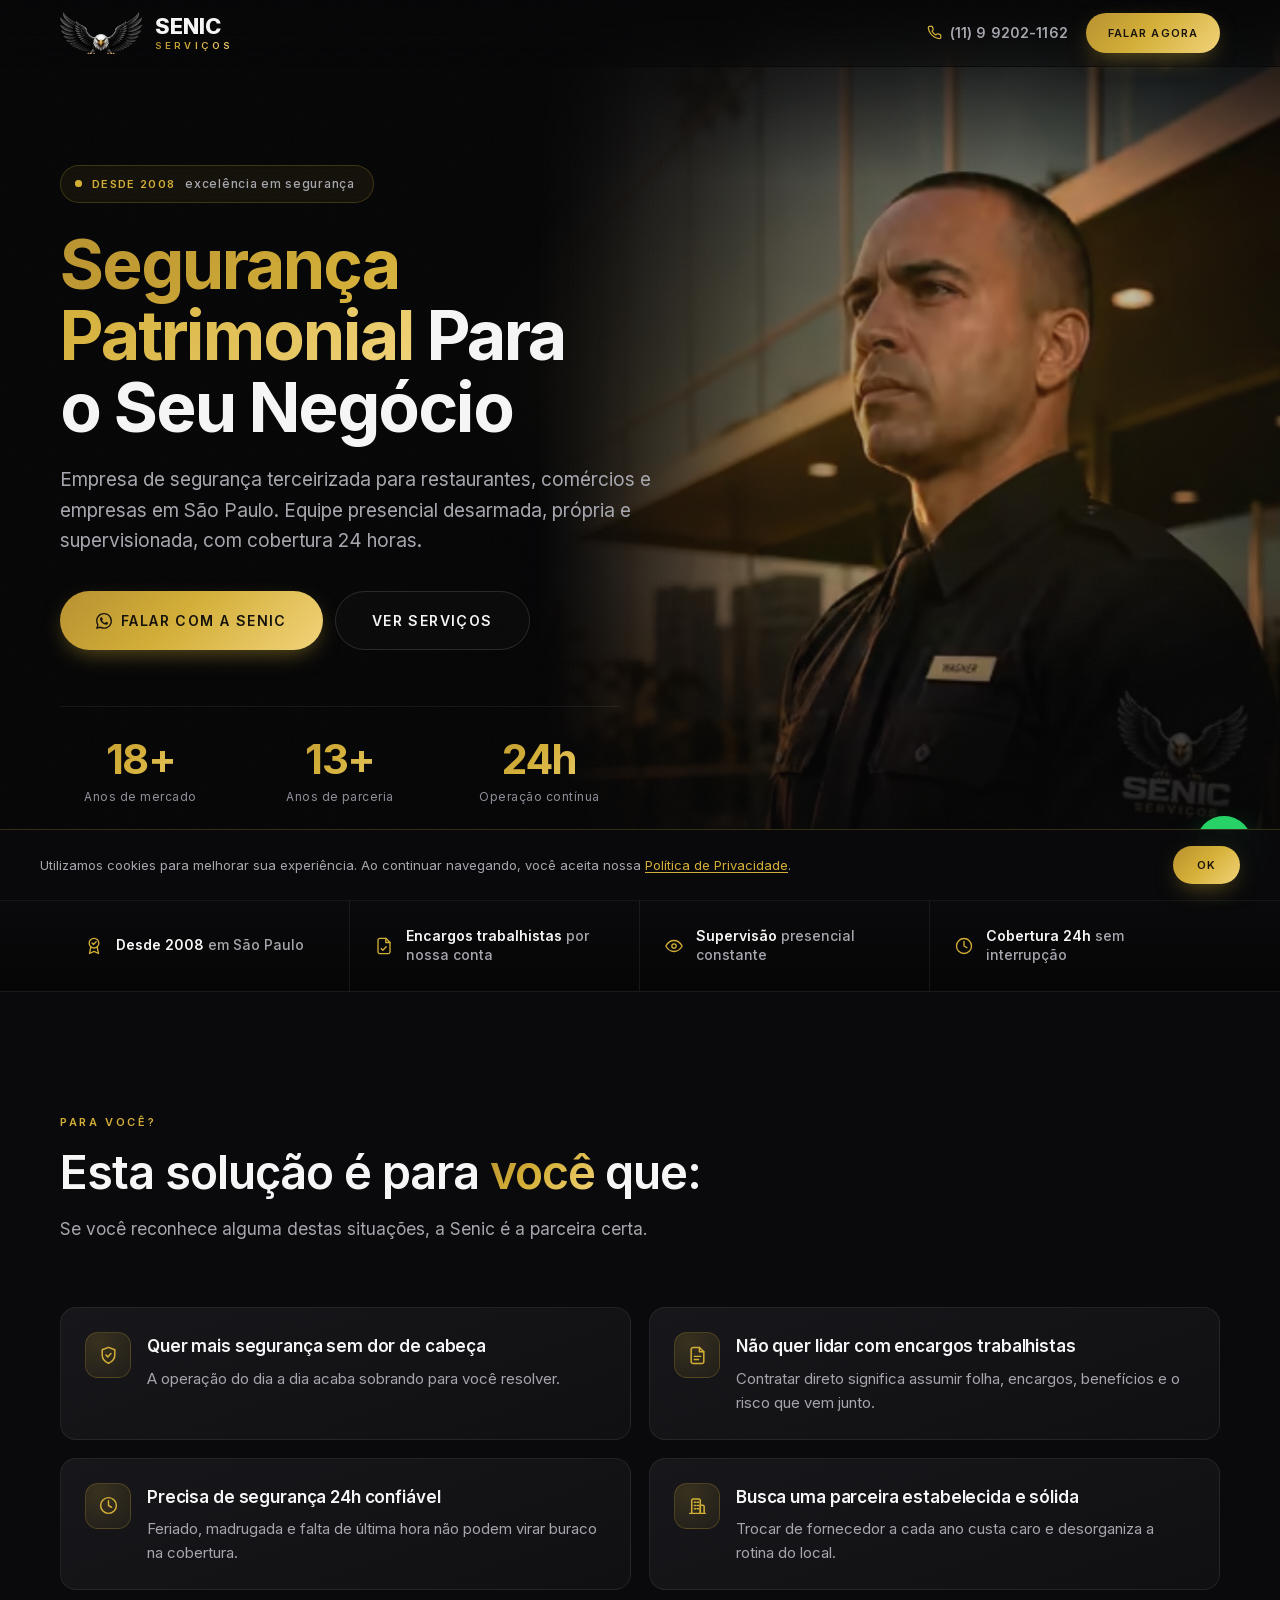
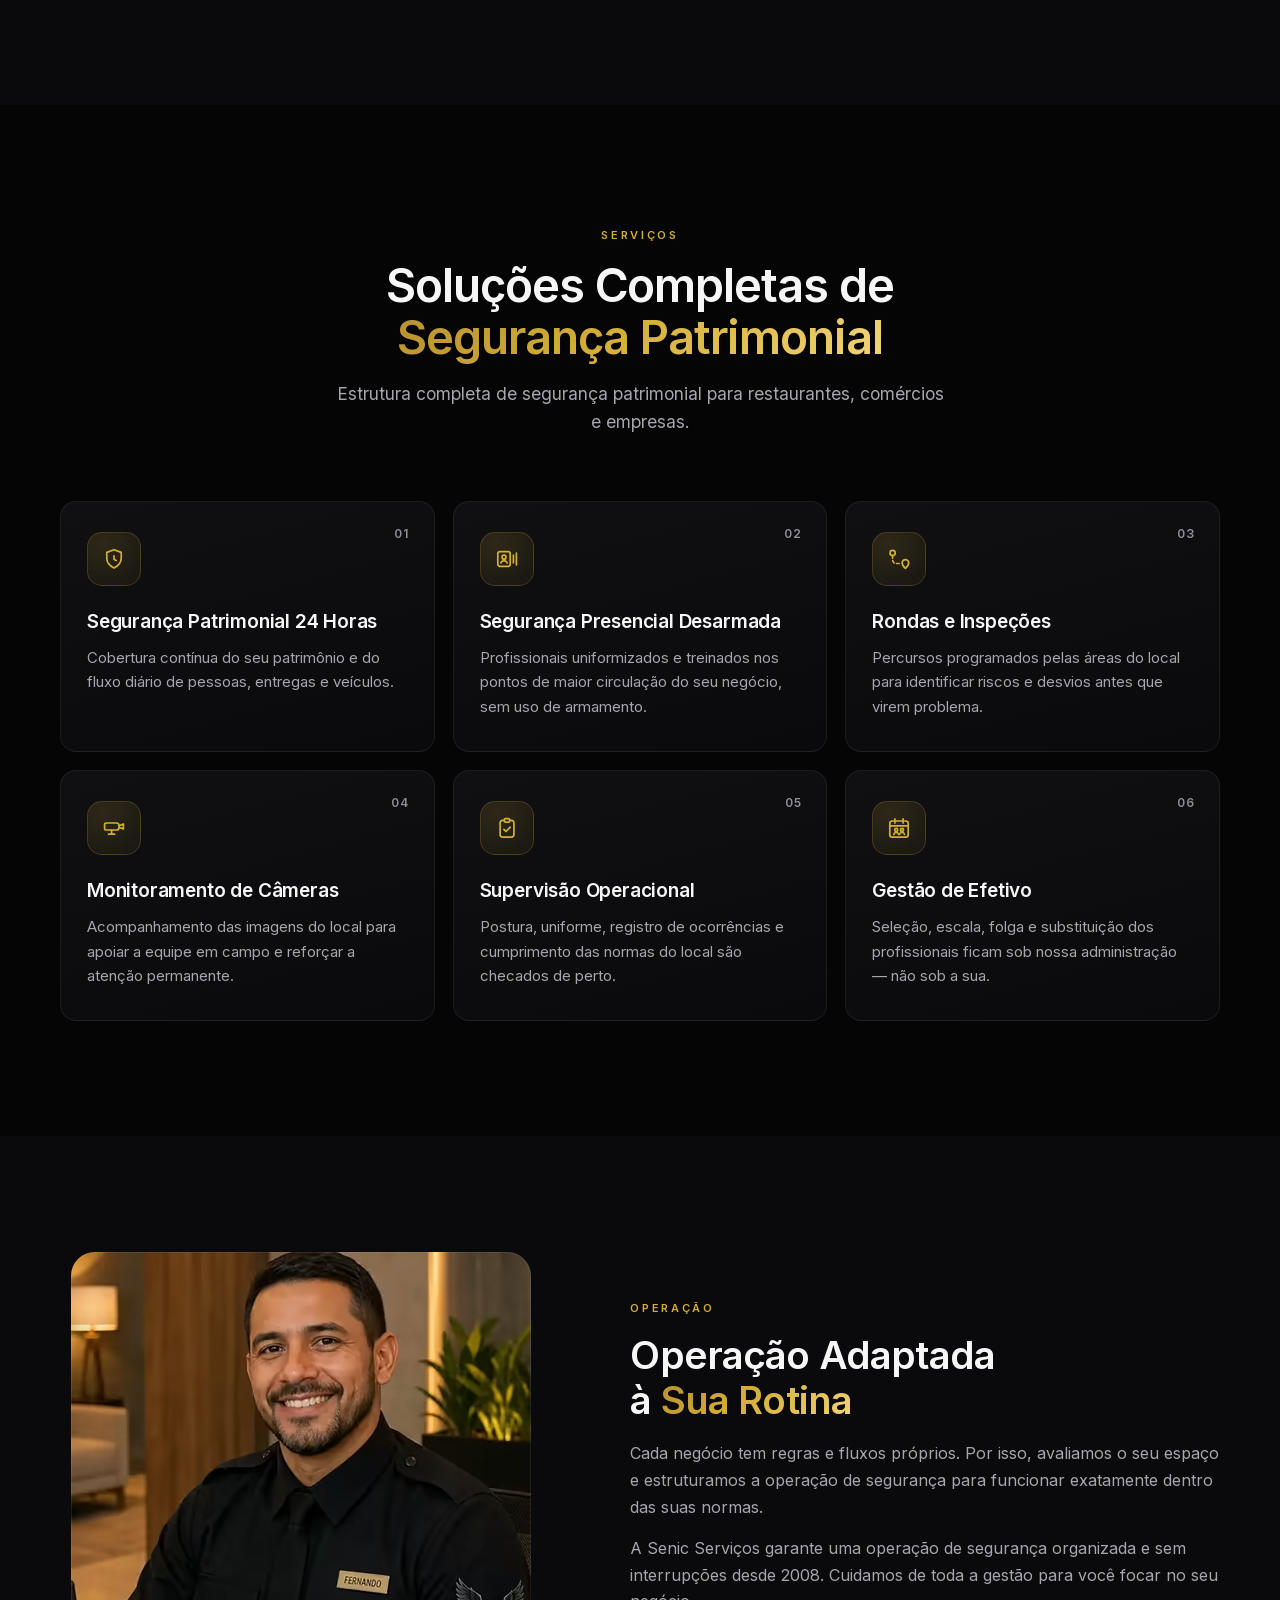
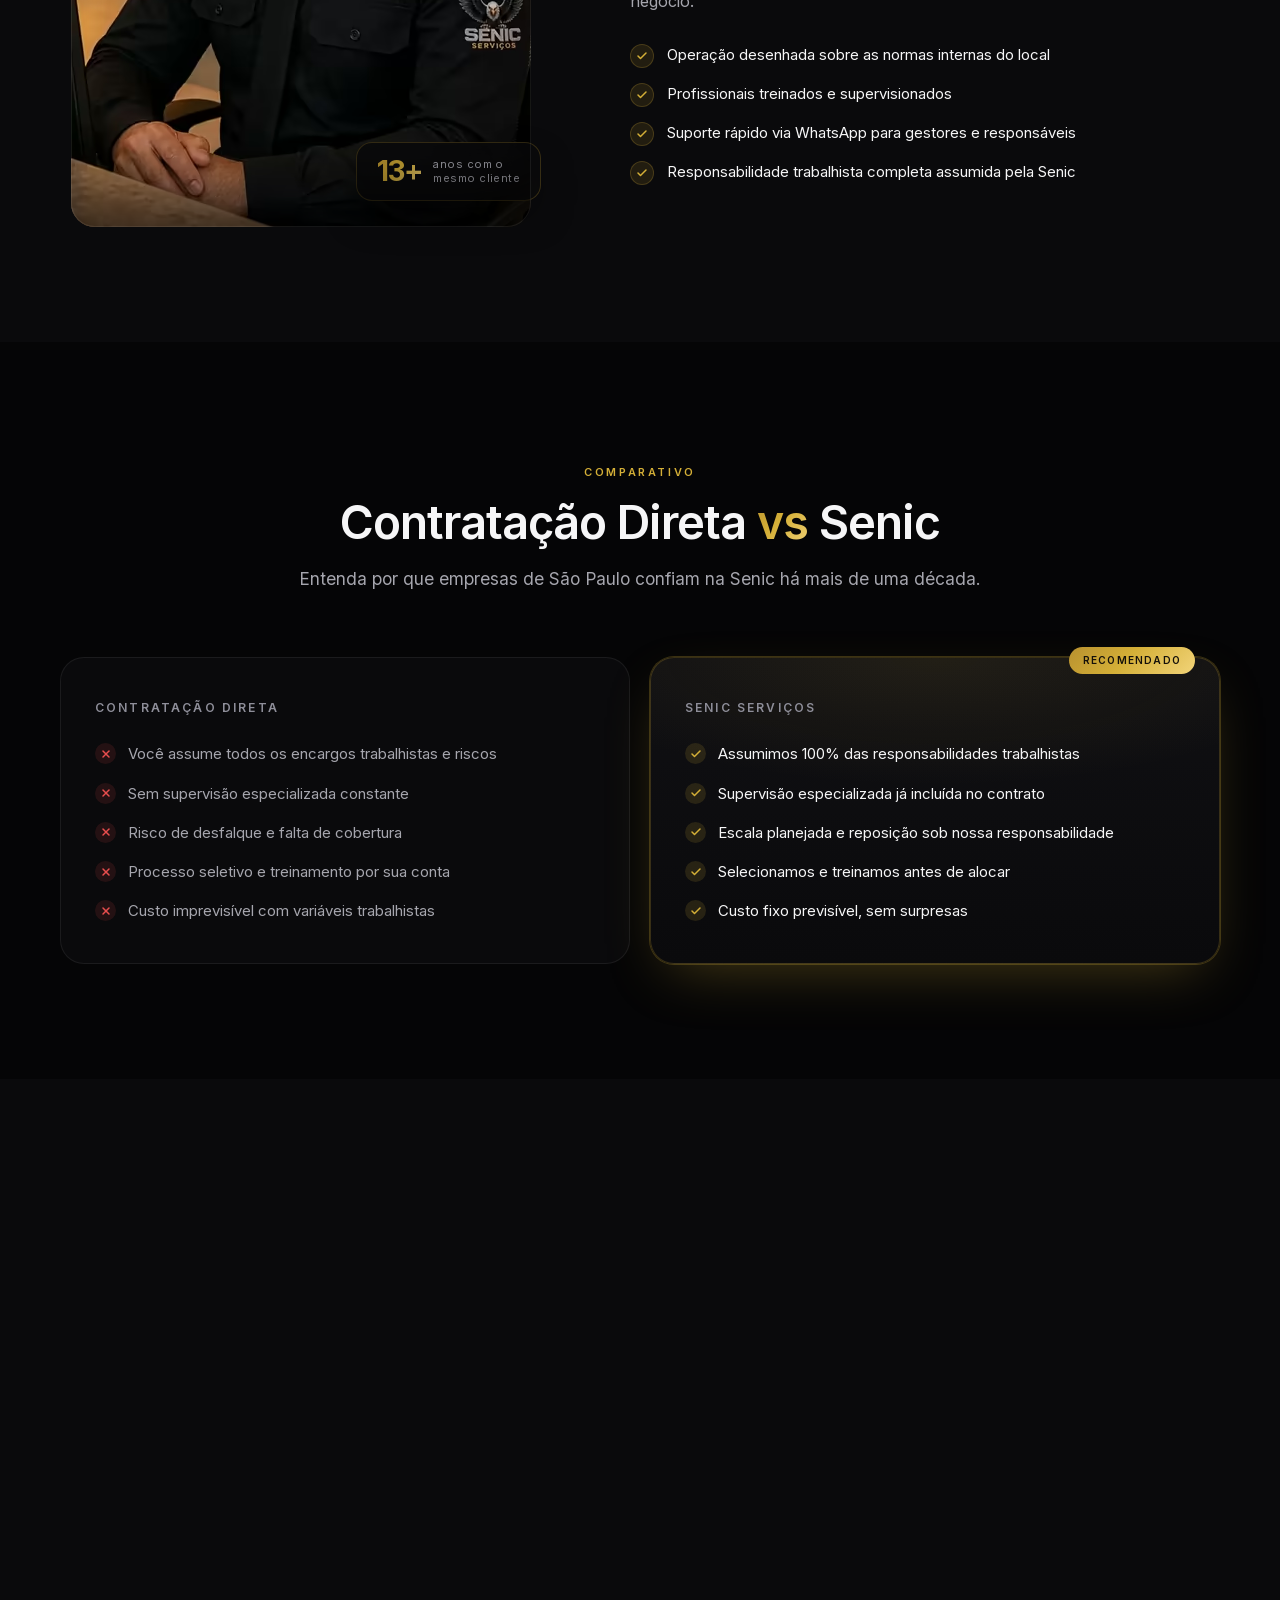
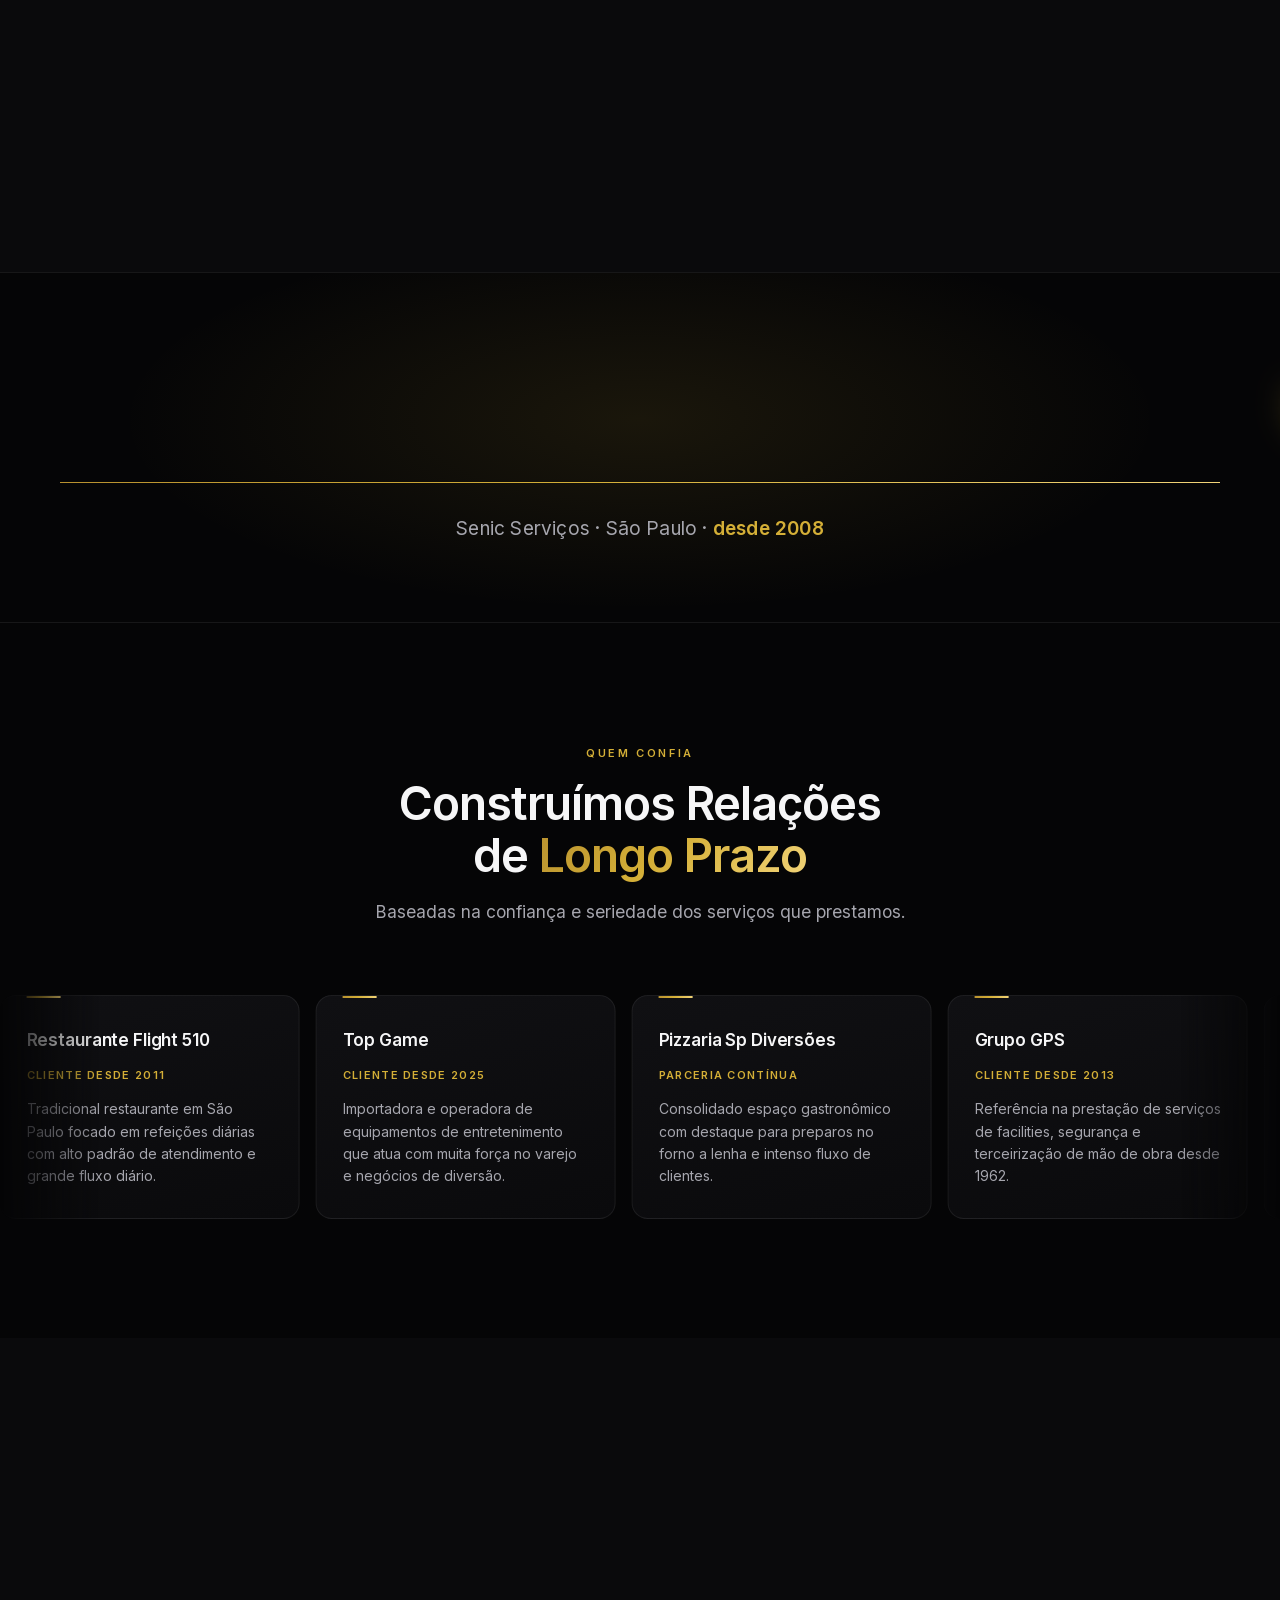
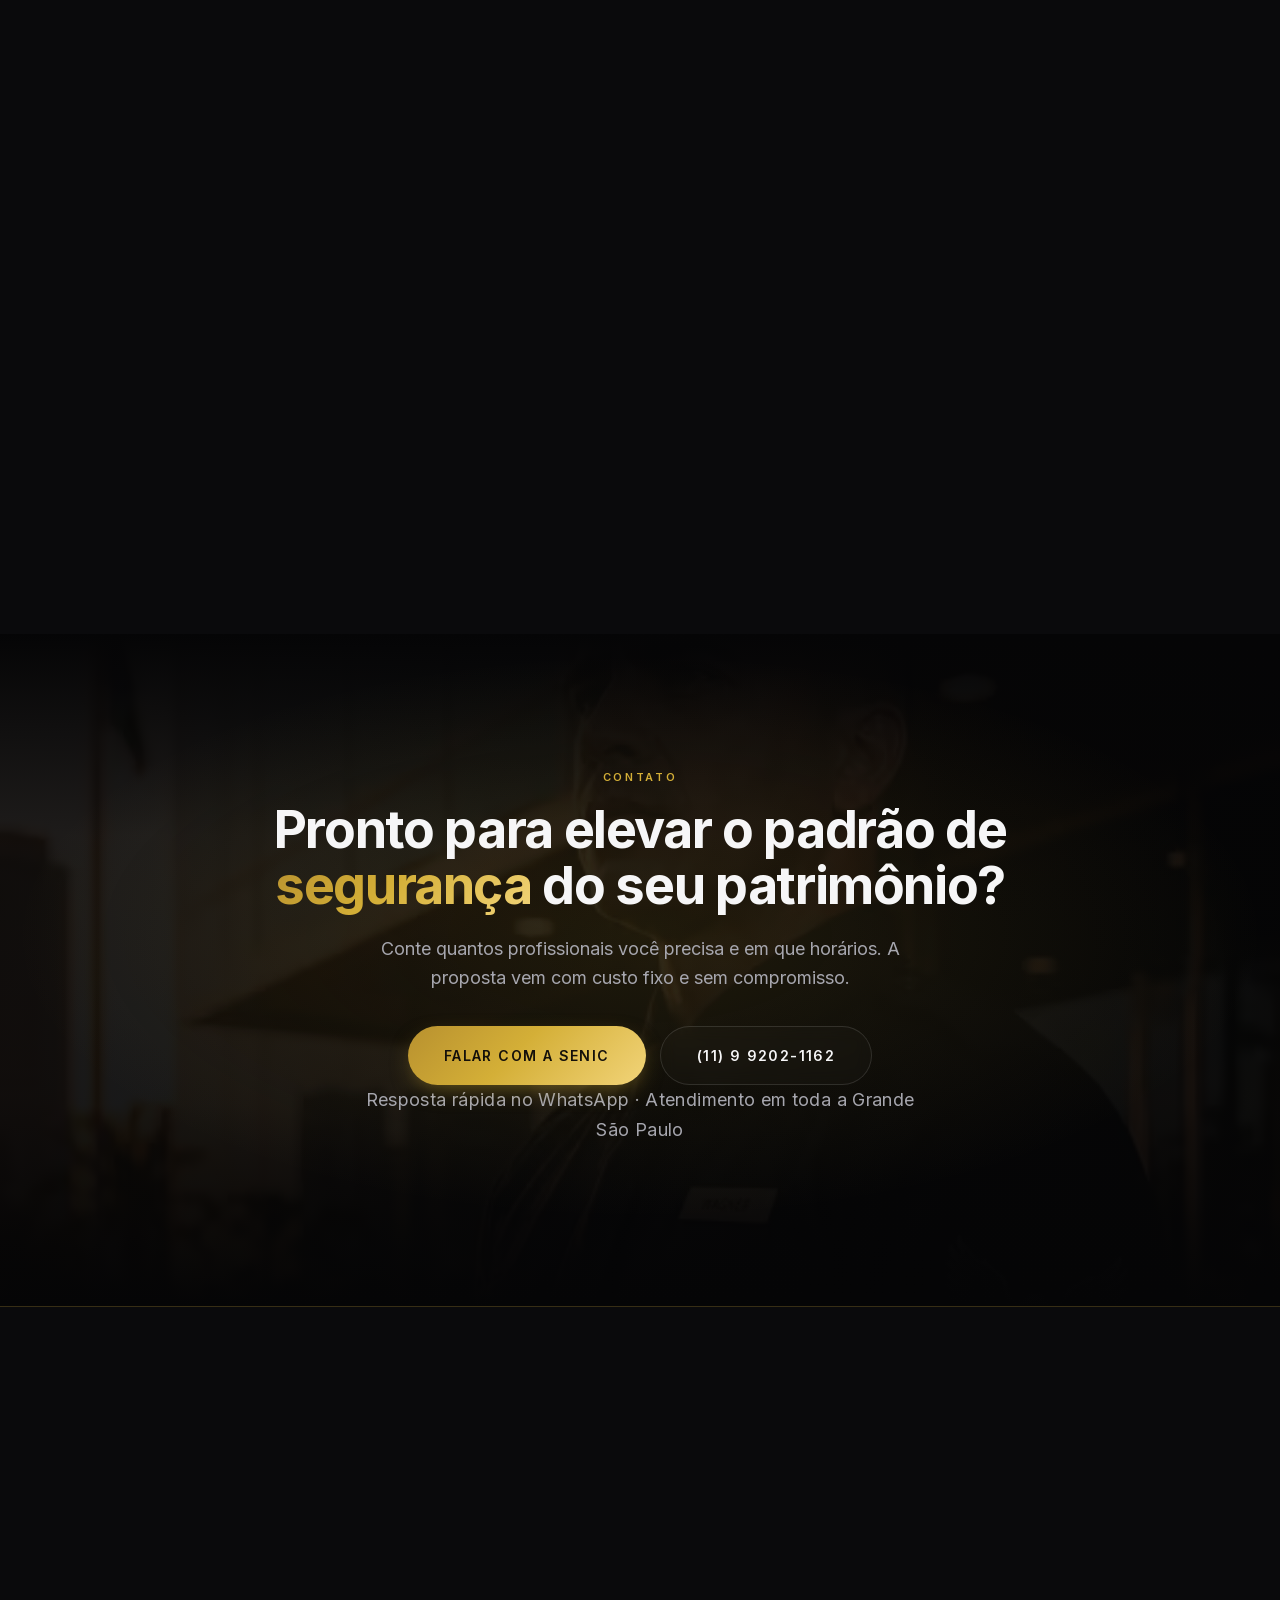
==== commit ebfd6553: "Otimiza desempenho, SEO e segurança do site - CSS embutido e minificado, fonte Inter hospedada local" ====
--- a/index.html
+++ b/index.html
@@ -8,6 +8,9 @@
   <meta name="robots" content="index, follow, max-image-preview:large, max-snippet:-1, max-video-preview:-1">
   <meta name="author" content="Senic Serviços">
   <meta name="theme-color" content="#050506">
+  <meta name="format-detection" content="telephone=no">
+  <meta name="geo.region" content="BR-SP">
+  <meta name="geo.placename" content="São Paulo">
 
   <!-- ATENÇÃO: se a página for publicada fora da raiz do domínio, troque
        https://senicservicos.com.br/ aqui, no sitemap.xml e no robots.txt. -->
@@ -27,28 +30,30 @@
   <meta property="og:title" content="Empresa de Segurança Patrimonial em São Paulo | Senic Serviços">
   <meta property="og:description" content="Segurança patrimonial terceirizada para restaurantes, comércios e empresas em São Paulo. Equipe presencial desarmada e cobertura 24 horas. Desde 2008.">
   <meta property="og:image" content="https://senicservicos.com.br/assets/img/senic-seguranca-empresarial.webp">
+  <meta property="og:image:width" content="864">
+  <meta property="og:image:height" content="1536">
+  <meta property="og:image:type" content="image/webp">
   <meta property="og:image:alt" content="Profissional de segurança patrimonial da Senic Serviços em fachada corporativa">
   <meta name="twitter:card" content="summary_large_image">
   <meta name="twitter:title" content="Empresa de Segurança Patrimonial em São Paulo | Senic Serviços">
   <meta name="twitter:description" content="Segurança patrimonial terceirizada para restaurantes, comércios e empresas em São Paulo. Desde 2008.">
   <meta name="twitter:image" content="https://senicservicos.com.br/assets/img/senic-seguranca-empresarial.webp">
 
-  <!-- Fontes -->
-  <link rel="preconnect" href="https://fonts.googleapis.com">
-  <link rel="preconnect" href="https://fonts.gstatic.com" crossorigin>
-  <link href="https://fonts.googleapis.com/css2?family=Inter:wght@300;400;500;600;700;800;900&display=swap" rel="stylesheet">
-
-  <link rel="preload" as="image" href="assets/img/senic-seguranca-empresarial-sm.webp" media="(max-width: 767px)" fetchpriority="high">
-  <link rel="preload" as="image" href="assets/img/senic-seguranca-empresarial.webp" media="(min-width: 768px)" fetchpriority="high">
-  <link rel="stylesheet" href="assets/css/style.css">
-
-  <!-- Google Tag Manager -->
-  <script>(function(w,d,s,l,i){w[l]=w[l]||[];w[l].push({'gtm.start':
-  new Date().getTime(),event:'gtm.js'});var f=d.getElementsByTagName(s)[0],
-  j=d.createElement(s),dl=l!='dataLayer'?'&l='+l:'';j.async=true;j.src=
-  'https://www.googletagmanager.com/gtm.js?id='+i+dl;f.parentNode.insertBefore(j,f);
-  })(window,document,'script','dataLayer','GTM-NGXDHTND');</script>
-  <!-- End Google Tag Manager -->
+  <!-- Carregamento instantâneo: a imagem do hero e a fonte começam a baixar
+       junto com o HTML; o CSS vem embutido logo abaixo (zero requisições
+       bloqueando a renderização). -->
+  <link rel="preload" as="image" type="image/avif" imagesrcset="assets/img/hero-senic-480.avif 480w, assets/img/hero-senic-720.avif 720w" imagesizes="100vw" media="(max-width: 767px)" fetchpriority="high">
+  <link rel="preload" as="image" type="image/avif" href="assets/img/hero-senic-864.avif" media="(min-width: 768px)" fetchpriority="high">
+  <link rel="preload" as="font" type="font/woff2" href="/assets/fonts/inter-latin.woff2" crossorigin>
+  <link rel="preconnect" href="https://www.googletagmanager.com">
+
+  <!-- CSS:INICIO — gerado a partir de assets/css/style.css por tools/build.mjs; não edite aqui -->
+  <style>@font-face{font-family: 'Inter';font-style: normal;font-weight: 400 800;font-display: swap;src: url('/assets/fonts/inter-latin.woff2') format('woff2');unicode-range: U+0000-00FF,U+0131,U+0152-0153,U+02BB-02BC,U+02C6,U+02DA,U+02DC,U+0304,U+0308,U+0329,U+2000-206F,U+20AC,U+2122,U+2191,U+2193,U+2212,U+2215,U+FEFF,U+FFFD}@font-face{font-family: 'Inter Fallback';src: local('Arial');ascent-override: 90.44%;descent-override: 22.52%;line-gap-override: 0%;size-adjust: 107.12%}*,*::before,*::after{margin: 0;padding: 0;box-sizing: border-box}html{scroll-behavior: smooth;-webkit-text-size-adjust: 100%;-webkit-tap-highlight-color: transparent}img,svg{display: block;max-width: 100%}svg{stroke-linecap: round;stroke-linejoin: round}img{height: auto}a{text-decoration: none;color: inherit}ul{list-style: none}button{font: inherit;color: inherit;background: none;border: none;cursor: pointer}::selection{background: rgba(212,175,55,.28);color: #fff}:focus-visible{outline: 2px solid var(--gold);outline-offset: 3px;border-radius: 4px}.skip-link{position: fixed;top: 10px;left: 10px;z-index: 1002;padding: 12px 20px;border-radius: 100px;background: var(--gold);color: #14100A;font-size: .8125rem;font-weight: 600;transform: translateY(-160%);transition: transform .3s var(--ease)}.skip-link:focus-visible{transform: translateY(0)}:root{--gold: #D4AF37;--gold-light: #F2D479;--gold-dark: #A8842A;--gold-grad: linear-gradient(135deg,#B8912F 0%,#D4AF37 45%,#F2D479 100%);--gold-grad-hover: linear-gradient(135deg,#D4AF37 0%,#F2D479 50%,#FFE9A8 100%);--ink: #050506;--surface-1: #0A0A0C;--surface-2: #101013;--surface-3: #17171B;--surface-4: #1E1E23;--line: rgba(255,255,255,.07);--line-strong: rgba(255,255,255,.12);--line-gold: rgba(212,175,55,.22);--text: #F6F6F7;--text-2: #A6A6AE;--text-3: #8E8E99;--container: 1240px;--gutter: clamp(20px,4vw,40px);--radius-sm: 10px;--radius: 16px;--radius-lg: 24px;--radius-xl: 32px;--section-y: clamp(72px,9vw,128px);--shadow-sm: 0 2px 8px rgba(0,0,0,.4);--shadow: 0 18px 40px -12px rgba(0,0,0,.7);--shadow-lg: 0 40px 80px -24px rgba(0,0,0,.85);--glow-gold: 0 0 0 1px rgba(212,175,55,.25),0 20px 60px -20px rgba(212,175,55,.35);--ease: cubic-bezier(.22,1,.36,1)}body{font-family: 'Inter','Inter Fallback',-apple-system,BlinkMacSystemFont,'Segoe UI',sans-serif;background: var(--ink);color: var(--text);font-size: 16px;line-height: 1.65;font-feature-settings: 'cv02','cv03','cv04','ss01';overflow-x: hidden}body::after{content: '';position: fixed;inset: 0;z-index: 9998;pointer-events: none;opacity: .035;background-image: url("data:image/svg+xml,%3Csvg xmlns='http://www.w3.org/2000/svg' width='200' height='200'%3E%3Cfilter id='n'%3E%3CfeTurbulence type='fractalNoise' baseFrequency='.85' numOctaves='3' stitchTiles='stitch'/%3E%3C/filter%3E%3Crect width='100%25' height='100%25' filter='url(%23n)'/%3E%3C/svg%3E")}.container{width: 100%;max-width: var(--container);margin: 0 auto;padding: 0 var(--gutter)}.section{padding: var(--section-y) 0;position: relative}.text-center{text-align: center}.text-gold{color: var(--gold)}.gold-text{background: var(--gold-grad);-webkit-background-clip: text;background-clip: text;-webkit-text-fill-color: transparent;color: var(--gold)}.section-head{max-width: 720px;margin-bottom: clamp(36px,5vw,64px)}.section-head.centered{margin-left: auto;margin-right: auto;text-align: center}.section-tag{display: inline-block;font-size: .6875rem;font-weight: 600;text-transform: uppercase;letter-spacing: .24em;color: var(--gold);margin-bottom: 16px}.section-title{font-size: clamp(1.75rem,1.1rem + 2.4vw,2.9rem);font-weight: 600;line-height: 1.12;letter-spacing: -.022em;margin-bottom: 16px;text-wrap: balance}.section-sub{font-size: clamp(.95rem,.9rem + .25vw,1.075rem);color: var(--text-2);line-height: 1.65;max-width: 62ch;text-wrap: pretty}.section-sub.centered{margin-inline: auto}.btn{--btn-py: 14px;--btn-px: 28px;position: relative;display: inline-flex;align-items: center;justify-content: center;gap: 9px;padding: var(--btn-py) var(--btn-px);border-radius: 100px;font-size: .8125rem;font-weight: 600;letter-spacing: .1em;text-transform: uppercase;white-space: nowrap;transition: transform .35s var(--ease),box-shadow .35s var(--ease),background .35s var(--ease),color .3s ease}.btn svg{width: 16px;height: 16px;flex-shrink: 0}.btn-gold{background: var(--gold-grad);color: #14100A;box-shadow: 0 8px 24px -8px rgba(212,175,55,.55)}.btn-gold:hover{background: var(--gold-grad-hover);transform: translateY(-2px);box-shadow: 0 14px 34px -8px rgba(212,175,55,.7)}.btn-outline{color: var(--text);border: 1px solid var(--line-strong);background: rgba(255,255,255,.02);backdrop-filter: blur(8px);-webkit-backdrop-filter: blur(8px)}.btn-outline:hover{border-color: var(--gold);color: var(--gold);transform: translateY(-2px);background: rgba(212,175,55,.06)}.btn-lg{--btn-py: 17px;--btn-px: 36px;font-size: .875rem}.scroll-progress{position: fixed;top: 0;left: 0;height: 2px;width: 100%;z-index: 1001;background: var(--gold-grad);transform: scaleX(0);transform-origin: left center;pointer-events: none}.header{position: fixed;inset: 0 0 auto;z-index: 1000;background: linear-gradient(180deg,rgba(5,5,6,.85) 0%,rgba(5,5,6,.4) 100%);backdrop-filter: blur(16px) saturate(140%);-webkit-backdrop-filter: blur(16px) saturate(140%);border-bottom: 1px solid transparent;transition: background .4s var(--ease),border-color .4s var(--ease),box-shadow .4s var(--ease)}.header.scrolled{background: rgba(5,5,6,.94);border-bottom-color: var(--line-gold);box-shadow: 0 12px 40px -20px rgba(0,0,0,.9)}.header-inner{display: flex;align-items: center;justify-content: space-between;gap: 16px;max-width: var(--container);margin: 0 auto;padding: 12px var(--gutter);transition: padding .4s var(--ease)}.header.scrolled .header-inner{padding-block: 8px}.header-logo{display: flex;align-items: center;gap: clamp(9px,1.4vw,13px)}.header-logo img{height: clamp(32px,4vw,42px);width: auto;transition: transform .4s var(--ease),height .4s var(--ease)}.header.scrolled .header-logo img{height: clamp(28px,3.4vw,36px)}.header-logo:hover img{transform: scale(1.04)}.logo-type{display: grid;line-height: 1}.logo-name{font-size: clamp(1.0625rem,.85rem + .7vw,1.375rem);font-weight: 800;letter-spacing: .005em;color: var(--text)}.logo-sub{margin-top: 4px;font-size: clamp(.5rem,.42rem + .22vw,.625rem);font-weight: 600;letter-spacing: .33em;text-transform: uppercase;background: var(--gold-grad);-webkit-background-clip: text;background-clip: text;-webkit-text-fill-color: transparent}.header-cta{display: flex;align-items: center;gap: 18px}.header-phone{display: none;align-items: center;gap: 8px;font-size: .875rem;font-weight: 600;color: var(--text-2);letter-spacing: .01em;transition: color .3s ease}.header-phone svg{width: 15px;height: 15px;stroke: var(--gold);fill: none;stroke-width: 2}.header-phone:hover{color: var(--gold)}.header-cta .btn{--btn-py: 11px;--btn-px: 22px;font-size: .6875rem}.hero{--hero-foto: 33svh;position: relative;display: flex;align-items: flex-end;padding: calc(var(--hero-foto) + 88px) 0 48px;overflow: hidden;isolation: isolate}.hero-bg{position: absolute;inset: 0 0 auto;height: calc(var(--hero-foto) + 78px);overflow: hidden;z-index: -3}.hero-bg img{width: 100%;height: 100%;object-fit: cover;object-position: 50% 4%;transform: scale(1.06);will-change: transform}.hero-bg::after{content: '';position: absolute;inset: 0;background: linear-gradient(180deg,rgba(5,5,6,.62) 0%,rgba(5,5,6,.14) 24%,rgba(5,5,6,.20) 52%,rgba(5,5,6,.72) 82%,var(--ink) 100%)}.hero-overlay{position: absolute;inset: 0;z-index: -2}.hero-overlay-2{position: absolute;inset: 0;z-index: -1;background: radial-gradient(80% 26% at 55% 12%,rgba(212,175,55,.16) 0%,transparent 72%)}.hero-content{position: relative;max-width: 660px}.hero-badge{display: inline-flex;align-items: center;gap: 10px;padding: 8px 18px 8px 14px;margin-bottom: 18px;border-radius: 100px;border: 1px solid var(--line-gold);background: rgba(212,175,55,.07);backdrop-filter: blur(8px);-webkit-backdrop-filter: blur(8px);font-size: .75rem;font-weight: 500;letter-spacing: .06em;color: var(--text-2);text-transform: lowercase}.hero-badge span{color: var(--gold);font-weight: 600;text-transform: uppercase;letter-spacing: .12em;font-size: .6875rem}.hero-badge .dot{position: relative;width: 7px;height: 7px;border-radius: 50%;background: var(--gold)}.hero-badge .dot::after{content: '';position: absolute;inset: 0;border-radius: 50%;background: rgba(212,175,55,.55);animation: pulse 2.4s ease-out infinite}@keyframes pulse{0%{transform: scale(1);opacity: 1}70%{transform: scale(3.6);opacity: 0}100%{transform: scale(3.6);opacity: 0}}.hero h1{font-size: clamp(2.25rem,1.35rem + 3.9vw,4.25rem);font-weight: 700;line-height: 1.05;letter-spacing: -.03em;margin-bottom: 16px;text-wrap: balance}.hero h1 .highlight{background: var(--gold-grad);-webkit-background-clip: text;background-clip: text;-webkit-text-fill-color: transparent}.hero p{font-size: clamp(1rem,.95rem + .45vw,1.1875rem);color: var(--text-2);line-height: 1.62;max-width: 54ch;margin-bottom: 26px;text-wrap: pretty}.hero-actions{display: grid;gap: 12px}.hero-actions .btn{width: 100%}@media (min-width: 480px){.hero-actions{display: flex;flex-wrap: wrap}.hero-actions .btn{width: auto}}.hero-stats{display: grid;grid-template-columns: repeat(3,1fr);gap: clamp(12px,3vw,40px);margin-top: clamp(38px,5vw,56px);padding-top: clamp(24px,3vw,32px);border-top: 1px solid var(--line);max-width: 560px}.hero-stat{min-width: 0;text-align: center}.hero-stat-num{font-size: clamp(1.75rem,1.2rem + 1.9vw,2.6rem);font-weight: 700;letter-spacing: -.04em;line-height: 1;background: var(--gold-grad);-webkit-background-clip: text;background-clip: text;-webkit-text-fill-color: transparent}.hero-stat-label{font-size: .75rem;color: var(--text-3);margin-top: 8px;letter-spacing: .04em;line-height: 1.35}.trust-bar{border-block: 1px solid var(--line);background: linear-gradient(180deg,var(--surface-1),var(--ink))}.trust-grid{display: grid;grid-template-columns: 1fr 1fr}.trust-item{display: flex;align-items: center;gap: 12px;padding: 22px 16px;font-size: .8125rem;font-weight: 500;line-height: 1.35;color: var(--text-2);border-bottom: 1px solid var(--line)}.trust-item:nth-child(odd){border-right: 1px solid var(--line)}.trust-item:nth-last-child(-n+2){border-bottom: none}.trust-item svg{width: 20px;height: 20px;flex-shrink: 0;stroke: var(--gold);fill: none;stroke-width: 1.6}.trust-item strong{color: var(--text);font-weight: 600}.qualifying{background: var(--surface-1)}.qualifying-grid{display: grid;gap: 14px}.qualifying-card{position: relative;display: flex;align-items: flex-start;gap: 16px;padding: 24px;border-radius: var(--radius);border: 1px solid var(--line);background: linear-gradient(160deg,var(--surface-3),var(--surface-2));transition: border-color .4s var(--ease),transform .4s var(--ease),box-shadow .4s var(--ease)}.qualifying-card:hover{border-color: var(--line-gold);transform: translateY(-3px);box-shadow: var(--shadow)}.qualifying-icon{display: grid;place-items: center;width: 46px;height: 46px;flex-shrink: 0;border-radius: 13px;border: 1px solid var(--line-gold);background: radial-gradient(120% 120% at 30% 20%,rgba(212,175,55,.18),rgba(212,175,55,.04))}.qualifying-icon svg{width: 21px;height: 21px;stroke: var(--gold);fill: none;stroke-width: 1.7}.qualifying-text h3{font-size: 1.0625rem;font-weight: 600;letter-spacing: -.008em;margin-bottom: 6px}.qualifying-text p{font-size: .9375rem;color: var(--text-2);line-height: 1.6}.services{background: var(--ink)}.services-grid{display: grid;gap: 14px}.service-card{position: relative;overflow: hidden;padding: 30px 26px 32px;border-radius: var(--radius);border: 1px solid var(--line);background: linear-gradient(165deg,var(--surface-2) 0%,var(--surface-1) 100%);transition: border-color .45s var(--ease),transform .45s var(--ease),box-shadow .45s var(--ease)}.service-card::before{content: '';position: absolute;inset: 0 0 auto;height: 2px;background: var(--gold-grad);transform: scaleX(0);transform-origin: left;transition: transform .5s var(--ease)}.service-card::after{content: '';position: absolute;inset: 0;pointer-events: none;opacity: 0;background: radial-gradient(90% 70% at 50% 0%,rgba(212,175,55,.1),transparent 70%);transition: opacity .5s var(--ease)}.service-card:hover{border-color: var(--line-gold);transform: translateY(-6px);box-shadow: var(--shadow)}.service-card:hover::before{transform: scaleX(1)}.service-card:hover::after{opacity: 1}.service-num{position: absolute;top: 22px;right: 24px;font-size: .75rem;font-weight: 600;letter-spacing: .1em;color: var(--text-3);transition: color .4s ease}.service-card:hover .service-num{color: var(--gold)}.service-icon{display: grid;place-items: center;width: 54px;height: 54px;margin-bottom: 20px;border-radius: 15px;border: 1px solid var(--line-gold);background: radial-gradient(120% 120% at 30% 20%,rgba(212,175,55,.16),rgba(212,175,55,.03));transition: transform .45s var(--ease)}.service-card:hover .service-icon{transform: translateY(-2px) scale(1.05)}.service-icon svg{width: 24px;height: 24px;stroke: var(--gold);fill: none;stroke-width: 1.7}.service-card h3{font-size: 1.1875rem;font-weight: 600;letter-spacing: -.01em;margin-bottom: 9px}.service-card p{font-size: .9375rem;color: var(--text-2);line-height: 1.62}.about{background: var(--surface-1);overflow: hidden}.about-grid{display: grid;gap: clamp(36px,5vw,72px);align-items: center}.about-image{position: relative;max-width: 460px;margin-inline: auto}.about-image picture{display: block}.about-image img{width: 100%;aspect-ratio: 4 / 5;object-fit: cover;object-position: 50% 30%;border-radius: var(--radius-lg)}.about-image::before{content: '';position: absolute;inset: -14px -14px 40px 40px;border: 1px solid var(--line-gold);border-radius: var(--radius-xl);z-index: -1}.about-image::after{content: '';position: absolute;inset: 0;border-radius: var(--radius-lg);box-shadow: inset 0 0 0 1px rgba(255,255,255,.08),inset 0 -90px 90px -60px rgba(0,0,0,.85);pointer-events: none}.about-badge{position: absolute;right: -10px;bottom: 26px;display: flex;align-items: center;gap: 12px;padding: 14px 20px;border-radius: var(--radius);border: 1px solid var(--line-gold);background: rgba(10,10,12,.82);backdrop-filter: blur(14px);-webkit-backdrop-filter: blur(14px);box-shadow: var(--shadow)}.about-badge .num{font-size: 1.75rem;font-weight: 700;line-height: 1;letter-spacing: -.04em;background: var(--gold-grad);-webkit-background-clip: text;background-clip: text;-webkit-text-fill-color: transparent}.about-badge .lbl{font-size: .6875rem;color: var(--text-2);line-height: 1.3;letter-spacing: .04em}.about-title{font-size: clamp(1.5rem,1.05rem + 1.9vw,2.4rem);font-weight: 600;line-height: 1.16;letter-spacing: -.022em;margin-bottom: 18px;text-wrap: balance}.about-text p{font-size: 1rem;color: var(--text-2);line-height: 1.68;margin-bottom: 14px}.about-features{display: grid;gap: 14px;margin-top: 28px}.about-feature{display: flex;align-items: flex-start;gap: 13px;font-size: .9375rem;color: var(--text);line-height: 1.55}.about-feature .check{display: grid;place-items: center;width: 24px;height: 24px;flex-shrink: 0;margin-top: 1px;border-radius: 50%;border: 1px solid var(--line-gold);background: rgba(212,175,55,.12)}.about-feature .check svg{width: 12px;height: 12px;stroke: var(--gold);fill: none;stroke-width: 3}.comparison{background: var(--ink)}.comparison-grid{display: grid;gap: 16px}.comparison-col{position: relative;padding: 32px 26px;border-radius: var(--radius-lg);border: 1px solid var(--line);background: var(--surface-1)}.comparison-col.good{border-color: var(--line-gold);background: radial-gradient(100% 60% at 50% 0%,rgba(212,175,55,.09),transparent 70%),linear-gradient(180deg,var(--surface-2),var(--surface-1));box-shadow: var(--glow-gold)}.comparison-col h3{font-size: .75rem;font-weight: 600;text-transform: uppercase;letter-spacing: .18em;margin-bottom: 24px;color: var(--text-3)}.comparison-col.good h4{color: var(--gold)}.comparison-badge{position: absolute;top: -11px;right: 24px;padding: 5px 14px;border-radius: 100px;background: var(--gold-grad);color: #14100A;font-size: .625rem;font-weight: 600;text-transform: uppercase;letter-spacing: .12em}.comparison-items{display: grid;gap: 16px}.comparison-item{display: flex;align-items: flex-start;gap: 12px;font-size: .9375rem;line-height: 1.55;color: var(--text-2)}.comparison-col.good .comparison-item{color: var(--text)}.comparison-item .icon{display: grid;place-items: center;width: 21px;height: 21px;flex-shrink: 0;margin-top: 1px;border-radius: 50%}.comparison-item .icon svg{width: 12px;height: 12px;stroke-width: 3;fill: none}.comparison-item .icon.x{background: rgba(232,78,78,.12)}.comparison-item .icon.x svg{stroke: #E84E4E}.comparison-item .icon.check{background: rgba(212,175,55,.14)}.comparison-item .icon.check svg{stroke: var(--gold)}.process{background: var(--surface-1)}.process-grid{display: grid;gap: 14px}.process-step{position: relative;display: flex;align-items: flex-start;gap: 18px;padding: 26px 24px;border-radius: var(--radius);border: 1px solid var(--line);background: linear-gradient(160deg,var(--surface-3),var(--surface-2));transition: border-color .4s var(--ease),transform .4s var(--ease),box-shadow .4s var(--ease)}.process-step:hover{border-color: var(--line-gold);transform: translateY(-3px);box-shadow: var(--shadow)}.process-num{display: grid;place-items: center;width: 46px;height: 46px;flex-shrink: 0;border-radius: 13px;background: var(--gold-grad);color: #14100A;font-size: 1.0625rem;font-weight: 700;box-shadow: 0 8px 20px -8px rgba(212,175,55,.6)}.process-info h3{font-size: 1.0625rem;font-weight: 600;letter-spacing: -.008em;margin-bottom: 6px}.process-info p{font-size: .9375rem;color: var(--text-2);line-height: 1.6}.flight{position: relative;overflow: hidden;padding: clamp(44px,7vw,78px) 0;background: var(--ink);border-block: 1px solid var(--line)}.flight::before{content: '';position: absolute;inset: 0;pointer-events: none;background: radial-gradient(58% 78% at 50% 42%,rgba(212,175,55,.10),transparent 70%)}.flight-stage{position: relative;height: clamp(78px,13vw,132px);margin-bottom: clamp(18px,2.6vw,30px)}.flight-eagle{position: absolute;top: 50%;left: 0;width: clamp(58px,9.5vw,116px);translate: 0 -50%;will-change: transform}.eagle-rig{position: relative;display: block;opacity: .95;filter: drop-shadow(0 0 16px rgba(212,175,55,.3)) drop-shadow(0 14px 24px rgba(0,0,0,.75));transition: transform .55s var(--ease)}.eagle-rig img{width: 100%;height: auto}.eagle-body{position: relative;z-index: 2}.eagle-wing{position: absolute;inset: 0;z-index: 1;will-change: transform}.eagle-wing--l{transform-origin: 40% 56%}.eagle-wing--r{transform-origin: 60% 56%}.flight.descendo .eagle-rig{transform: rotate(7deg)}.flight.subindo .eagle-rig{transform: rotate(-7deg)}.flight-track{position: absolute;inset: auto 0 0;height: 1px;overflow: hidden;background: var(--line)}.flight-track i{display: block;height: 100%;background: var(--gold-grad);transform: scaleX(0);transform-origin: left center}.flight-line{position: relative;text-align: center;font-size: clamp(.9375rem,.86rem + .45vw,1.1875rem);color: var(--text-2);letter-spacing: .01em}.flight-line span{color: var(--gold);font-weight: 600}@media (prefers-reduced-motion: reduce){.flight-eagle{left: 50%;translate: -50% -50%}.flight-eagle .eagle-rig,.flight-eagle .eagle-wing{transform: none !important}}.clients{background: var(--ink)}.carousel-wrap{position: relative;overflow: hidden;cursor: grab;-webkit-user-select: none;user-select: none;padding-block: 4px;-webkit-mask-image: linear-gradient(90deg,transparent,#000 8%,#000 92%,transparent);mask-image: linear-gradient(90deg,transparent,#000 8%,#000 92%,transparent)}.carousel-wrap:active{cursor: grabbing}.carousel-track{display: flex;gap: 16px;width: max-content;will-change: transform}.client-card{position: relative;flex-shrink: 0;min-width: 280px;max-width: 280px;padding: 30px 26px;border-radius: var(--radius);border: 1px solid var(--line);background: linear-gradient(165deg,var(--surface-2),var(--surface-1));transition: border-color .4s var(--ease),transform .4s var(--ease),box-shadow .4s var(--ease)}.client-card::before{content: '';position: absolute;top: 0;left: 26px;width: 34px;height: 2px;background: var(--gold-grad)}.client-card:hover{border-color: var(--line-gold);transform: translateY(-4px);box-shadow: var(--shadow)}.client-card h3{font-size: 1.0625rem;font-weight: 600;letter-spacing: -.008em;margin-bottom: 6px}.client-card .since{display: inline-block;font-size: .6875rem;font-weight: 600;letter-spacing: .12em;text-transform: uppercase;color: var(--gold);margin-bottom: 14px}.client-card p{font-size: .875rem;color: var(--text-2);line-height: 1.6}.faq{background: var(--surface-1)}.process,.faq,.footer{content-visibility: auto;contain-intrinsic-size: auto 900px}.faq-list{display: grid;gap: 10px;max-width: 860px;margin-inline: auto}.faq-item{border-radius: var(--radius);border: 1px solid var(--line);background: var(--surface-2);overflow: hidden;transition: border-color .4s var(--ease),background .4s var(--ease)}.faq-item:hover{border-color: var(--line-strong)}.faq-item.active{border-color: var(--line-gold);background: var(--surface-3)}.faq-question{width: 100%;display: flex;align-items: center;justify-content: space-between;gap: 18px;padding: 22px 24px;text-align: left;font-size: 1rem;font-weight: 600;letter-spacing: -.01em;line-height: 1.45;color: var(--text)}.faq-question .arrow{display: grid;place-items: center;width: 28px;height: 28px;flex-shrink: 0;border-radius: 50%;border: 1px solid var(--line);transition: transform .4s var(--ease),border-color .4s ease,background .4s ease}.faq-question .arrow svg{width: 13px;height: 13px;stroke: var(--gold);fill: none;stroke-width: 2.5}.faq-item.active .faq-question .arrow{transform: rotate(180deg);border-color: var(--line-gold);background: rgba(212,175,55,.1)}.faq-answer{display: grid;grid-template-rows: minmax(0,0fr);transition: grid-template-rows .45s var(--ease)}.faq-answer>*{overflow: hidden;min-height: 0}.faq-item.active .faq-answer{grid-template-rows: minmax(0,1fr)}.faq-answer p{font-size: .9375rem;color: var(--text-2);line-height: 1.68;padding: 0 24px 24px;max-width: 68ch}.cta-final{position: relative;padding: clamp(80px,10vw,140px) 0;overflow: hidden;isolation: isolate}.cta-bg{position: absolute;inset: 0;z-index: -2}.cta-bg img{width: 100%;height: 100%;object-fit: cover;object-position: 55% 25%}.cta-overlay{position: absolute;inset: 0;z-index: -1;background: radial-gradient(70% 60% at 50% 45%,rgba(212,175,55,.12),transparent 70%),linear-gradient(180deg,var(--ink) 0%,rgba(5,5,6,.9) 30%,rgba(5,5,6,.92) 70%,var(--ink) 100%)}.cta-content{text-align: center;max-width: 760px;margin-inline: auto}.cta-content h2{font-size: clamp(1.85rem,1.15rem + 2.9vw,3.25rem);font-weight: 700;line-height: 1.08;letter-spacing: -.026em;margin-bottom: 20px;text-wrap: balance}.cta-content p{font-size: clamp(1rem,.95rem + .35vw,1.125rem);color: var(--text-2);line-height: 1.62;max-width: 52ch;margin: 0 auto 34px;text-wrap: pretty}.cta-actions{display: flex;flex-wrap: wrap;gap: 14px;justify-content: center}.cta-note{margin-top: 26px;font-size: .8125rem;color: var(--text-3);letter-spacing: .02em}.footer{background: var(--surface-1);border-top: 1px solid var(--line-gold);padding: clamp(56px,7vw,88px) 0 32px}.footer-inner{display: grid;gap: 40px}.footer-brand{display: grid;gap: 18px;justify-items: start}.footer-logo{display: flex;align-items: center;gap: 15px;transition: opacity .3s ease}.footer-logo:hover{opacity: .82}.footer-logo img{height: 52px;width: auto}.footer-logo .logo-name{font-size: 1.6rem}.footer-logo .logo-sub{font-size: .72rem;letter-spacing: .35em;margin-top: 5px}.footer-tagline{font-size: .9375rem;color: var(--text-2);line-height: 1.6;max-width: 42ch}.footer-col h2{font-size: .6875rem;font-weight: 600;text-transform: uppercase;letter-spacing: .18em;color: var(--gold);margin-bottom: 18px}.footer-col ul{display: grid;gap: 11px}.footer-col li{font-size: .9375rem;color: var(--text-2);line-height: 1.5}.footer-col a{transition: color .3s ease}.footer-col a:hover{color: var(--gold)}.footer-contact li{display: flex;align-items: flex-start;gap: 11px}.footer-contact svg{width: 16px;height: 16px;flex-shrink: 0;margin-top: 3px;stroke: var(--gold);fill: none;stroke-width: 1.8}.footer-bottom{display: flex;flex-wrap: wrap;gap: 10px 18px;align-items: center;justify-content: space-between;margin-top: clamp(40px,5vw,64px);padding-top: 26px;border-top: 1px solid var(--line);font-size: .75rem;color: var(--text-3)}.footer-bottom a{transition: color .3s ease}.footer-bottom a:hover{color: var(--gold)}.footer-sep{color: var(--line-strong);margin: 0 6px}.whatsapp-float{position: fixed;right: clamp(16px,3vw,28px);bottom: clamp(16px,3vw,28px);z-index: 999;display: grid;place-items: center;width: 56px;height: 56px;border-radius: 50%;background: #25D366;box-shadow: 0 10px 30px -6px rgba(37,211,102,.55);transition: transform .35s var(--ease),box-shadow .35s var(--ease)}.whatsapp-float::before{content: '';position: absolute;inset: 0;border-radius: 50%;border: 2px solid rgba(37,211,102,.5);animation: ring 2.6s ease-out infinite}@keyframes ring{0%{transform: scale(1);opacity: .8}100%{transform: scale(1.55);opacity: 0}}.whatsapp-float:hover{transform: scale(1.08);box-shadow: 0 14px 40px -6px rgba(37,211,102,.7)}.whatsapp-float svg{width: 27px;height: 27px;fill: #fff}.cookie-banner{position: fixed;inset: auto 0 0;z-index: 9999;padding: 16px var(--gutter);background: rgba(10,10,12,.97);backdrop-filter: blur(16px);-webkit-backdrop-filter: blur(16px);border-top: 1px solid var(--line-gold);transform: translateY(110%);transition: transform .6s var(--ease)}.cookie-banner.show{transform: translateY(0)}.cookie-inner{max-width: var(--container);margin-inline: auto;display: flex;flex-direction: column;align-items: center;gap: 14px;text-align: center}.cookie-inner p{font-size: .8125rem;color: var(--text-2);line-height: 1.6}.cookie-inner p a{color: var(--gold);text-decoration: underline;text-underline-offset: 2px}.cookie-inner .btn{--btn-py: 10px;--btn-px: 24px;font-size: .6875rem;flex-shrink: 0}@keyframes fadeUp{from{opacity: 0;transform: translateY(28px)}to{opacity: 1;transform: translateY(0)}}.animate-fade{opacity: 0;animation: fadeUp .6s var(--ease) forwards}@keyframes rise{from{transform: translateY(18px)}to{transform: translateY(0)}}.animate-rise{animation: rise .7s var(--ease) both}.delay-1{animation-delay: .06s}.delay-2{animation-delay: .12s}.delay-3{animation-delay: .18s}.delay-4{animation-delay: .24s}.js-pronto .reveal{opacity: 0;transform: translateY(30px) scale(.98);transition: opacity .8s ease var(--delay,0ms),transform .8s cubic-bezier(.2,.75,.25,1) var(--delay,0ms)}.js-pronto .reveal.revealed,.js-pronto .reveal:focus-within{opacity: 1;transform: none}.js-pronto .reveal-left,.js-pronto .reveal-right{transform: translateY(30px)}@media (prefers-reduced-motion: reduce){*,*::before,*::after{animation-duration: .01ms !important;animation-iteration-count: 1 !important;transition-duration: .01ms !important;scroll-behavior: auto !important}.js-pronto .reveal{opacity: 1 !important;transform: none !important}}@media (min-width: 600px){.cookie-inner{flex-direction: row;text-align: left;justify-content: space-between;gap: 24px}.trust-item{padding: 26px 24px;font-size: .875rem}}@media (min-width: 768px){.header-phone{display: inline-flex}.hero{min-height: 100svh;align-items: center;padding: 150px 0 80px}.hero-badge{margin-bottom: 26px}.hero h1{margin-bottom: 22px}.hero p{margin-bottom: 34px}.hero-bg{inset: 0;height: auto}.hero-bg::after{content: none}.hero-bg img{object-position: 68% 18%}.hero-overlay{background: linear-gradient(100deg,var(--ink) 4%,rgba(5,5,6,.9) 32%,rgba(5,5,6,.28) 66%,rgba(5,5,6,.55) 100%)}.hero-overlay-2{background: radial-gradient(60% 50% at 78% 42%,rgba(212,175,55,.13) 0%,transparent 68%),linear-gradient(180deg,var(--ink) 0%,transparent 20%,transparent 64%,var(--ink) 100%)}.hero-content{max-width: 60%}.js-pronto .reveal-left{transform: translateX(-46px) rotate(-2deg) scale(.96)}.js-pronto .reveal-right{transform: translateX(46px)}.trust-grid{grid-template-columns: repeat(4,1fr)}.trust-item{border-bottom: none}.trust-item:nth-child(odd){border-right: none}.trust-item:not(:last-child){border-right: 1px solid var(--line)}.qualifying-grid{grid-template-columns: 1fr 1fr}.services-grid{grid-template-columns: 1fr 1fr}.process-grid{grid-template-columns: 1fr 1fr}.comparison-grid{grid-template-columns: 1fr 1fr;align-items: start}.about-grid{grid-template-columns: .9fr 1.1fr}.footer-inner{grid-template-columns: 1.4fr 1fr 1fr;gap: 48px}}@media (min-width: 1024px){.hero-bg{left: auto;width: 58%;-webkit-mask-image: linear-gradient(90deg,transparent 0%,rgba(0,0,0,.55) 14%,#000 34%);mask-image: linear-gradient(90deg,transparent 0%,rgba(0,0,0,.55) 14%,#000 34%)}.hero-bg img{object-position: 58% 18%}.hero-overlay{background: linear-gradient(100deg,var(--ink) 0%,var(--ink) 34%,rgba(5,5,6,.72) 50%,rgba(5,5,6,.12) 72%,rgba(5,5,6,.5) 100%)}.hero-content{max-width: 54%}.services-grid{grid-template-columns: repeat(3,1fr);gap: 18px}.process-grid{grid-template-columns: repeat(3,1fr);gap: 18px}.qualifying-grid{gap: 18px}.comparison-grid{gap: 20px}.comparison-col{padding: 40px 34px}.about-grid{gap: 88px}.client-card{min-width: 300px;max-width: 300px}}@media (min-width: 1440px){.hero-content{max-width: 48%}.hero-bg{width: 55%}}</style>
+  <!-- CSS:FIM -->
+
+  <!-- Google Tag Manager — carregamento adiado (ver assets/js/gtm.js) -->
+  <script src="assets/js/gtm.js?v=5fa1b1dc11" defer></script>
+  <script src="assets/js/main.js?v=7aa202b336" defer></script>
 
   <!-- Dados estruturados: empresa, página, catálogo de serviços e FAQ -->
   <script type="application/ld+json">
@@ -59,6 +64,8 @@
         "@type": ["Organization", "ProfessionalService"],
         "@id": "https://senicservicos.com.br/#empresa",
         "name": "Senic Serviços",
+        "legalName": "Senic Serviços de Portaria Ltda.",
+        "taxID": "09.383.666/0001-40",
         "url": "https://senicservicos.com.br/",
         "description": "Empresa de segurança patrimonial terceirizada em São Paulo: segurança presencial desarmada, 24 horas, para restaurantes, comércios e empresas.",
         "foundingDate": "2008",
@@ -74,11 +81,17 @@
         "priceRange": "$$",
         "address": {
           "@type": "PostalAddress",
+          "streetAddress": "Rua Frutuoso Coelho, 87 — Jardim Boa Vista",
+          "postalCode": "05583-110",
           "addressLocality": "São Paulo",
           "addressRegion": "SP",
           "addressCountry": "BR"
         },
-        "areaServed": { "@type": "City", "name": "São Paulo" },
+        "areaServed": [
+          { "@type": "City", "name": "São Paulo" },
+          { "@type": "AdministrativeArea", "name": "Grande São Paulo" }
+        ],
+        "knowsAbout": ["Segurança patrimonial", "Segurança terceirizada", "Segurança desarmada", "Controle de acesso", "Portaria", "Rondas e inspeções", "Monitoramento de câmeras"],
         "contactPoint": [{
           "@type": "ContactPoint",
           "telephone": "+55-11-99202-1162",
@@ -179,8 +192,8 @@
   <!-- HEADER -->
   <header class="header" id="header">
     <div class="header-inner">
-      <a href="https://senicservicos.com.br" target="_blank" rel="noopener" class="header-logo" aria-label="Senic Serviços — página inicial">
-        <img src="assets/img/logo-senic-marca.webp" alt="" width="512" height="263" aria-hidden="true">
+      <a href="/" class="header-logo" aria-label="Senic Serviços — página inicial">
+        <img src="assets/img/logo-senic-marca-164.webp" alt="" width="164" height="84" aria-hidden="true">
         <span class="logo-type">
           <span class="logo-name">SENIC</span>
           <span class="logo-sub">Serviços</span>
@@ -191,7 +204,7 @@
           <svg viewBox="0 0 24 24"><path d="M22 16.92v3a2 2 0 0 1-2.18 2 19.79 19.79 0 0 1-8.63-3.07 19.5 19.5 0 0 1-6-6 19.79 19.79 0 0 1-3.07-8.67A2 2 0 0 1 4.11 2h3a2 2 0 0 1 2 1.72c.13.96.36 1.9.7 2.81a2 2 0 0 1-.45 2.11L8.09 9.91a16 16 0 0 0 6 6l1.27-1.27a2 2 0 0 1 2.11-.45c.9.34 1.85.57 2.81.7A2 2 0 0 1 22 16.92z"/></svg>
           (11) 9 9202-1162
         </a>
-        <a href="https://wa.me/5511992021162?text=Ol%C3%A1%21%20Gostaria%20de%20fazer%20um%20or%C3%A7amento" target="_blank" rel="noopener" class="btn btn-gold">FALAR AGORA</a>
+        <a href="https://wa.me/5511992021162?text=Ol%C3%A1%21%20Gostaria%20de%20fazer%20um%20or%C3%A7amento" target="_blank" rel="noopener noreferrer" class="btn btn-gold">FALAR AGORA</a>
       </div>
     </div>
   </header>
@@ -202,8 +215,10 @@
   <section class="hero" id="hero" aria-labelledby="hero-titulo">
     <div class="hero-bg">
       <picture>
-        <source media="(max-width: 767px)" srcset="assets/img/senic-seguranca-empresarial-sm.webp">
-        <img src="assets/img/senic-seguranca-empresarial.webp" alt="Profissional de segurança patrimonial da Senic Serviços em fachada corporativa" width="864" height="1536" loading="eager" fetchpriority="high">
+        <source media="(max-width: 767px)" type="image/avif" srcset="assets/img/hero-senic-480.avif 480w, assets/img/hero-senic-720.avif 720w" sizes="100vw" width="720" height="750">
+        <source media="(max-width: 767px)" type="image/webp" srcset="assets/img/hero-senic-480.webp 480w, assets/img/hero-senic-720.webp 720w" sizes="100vw" width="720" height="750">
+        <source type="image/avif" srcset="assets/img/hero-senic-864.avif">
+        <img src="assets/img/hero-senic-864.webp" alt="Empresa de segurança patrimonial em São Paulo: profissional da Senic Serviços em fachada corporativa" width="864" height="1536" fetchpriority="high" decoding="sync">
       </picture>
     </div>
     <div class="hero-overlay"></div>
@@ -215,14 +230,14 @@
           <span>desde 2008</span>
           excelência em segurança
         </div>
-        <h1 id="hero-titulo" class="animate-fade delay-1">
+        <h1 id="hero-titulo" class="animate-rise">
           <span class="highlight">Segurança Patrimonial</span> Para o Seu Negócio
         </h1>
-        <p class="animate-fade delay-2">
+        <p class="animate-rise">
           Empresa de segurança terceirizada para restaurantes, comércios e empresas em São Paulo. Equipe presencial desarmada, própria e supervisionada, com cobertura 24 horas.
         </p>
         <div class="hero-actions animate-fade delay-3">
-          <a href="https://wa.me/5511992021162?text=Ol%C3%A1%21%20Gostaria%20de%20fazer%20um%20or%C3%A7amento" target="_blank" rel="noopener" class="btn btn-gold btn-lg">
+          <a href="https://wa.me/5511992021162?text=Ol%C3%A1%21%20Gostaria%20de%20fazer%20um%20or%C3%A7amento" target="_blank" rel="noopener noreferrer" class="btn btn-gold btn-lg">
             <svg viewBox="0 0 24 24" fill="currentColor"><path d="M17.472 14.382c-.297-.149-1.758-.867-2.03-.967-.273-.099-.471-.148-.67.15-.197.297-.767.966-.94 1.164-.173.199-.347.223-.644.075-.297-.15-1.255-.463-2.39-1.475-.883-.788-1.48-1.761-1.653-2.059-.173-.297-.018-.458.13-.606.134-.133.298-.347.446-.52.149-.174.198-.298.298-.497.099-.198.05-.371-.025-.52-.075-.149-.669-1.612-.916-2.207-.242-.579-.487-.5-.669-.51-.173-.008-.371-.01-.57-.01-.198 0-.52.074-.792.372-.272.297-1.04 1.016-1.04 2.479 0 1.462 1.065 2.875 1.213 3.074.149.198 2.096 3.2 5.077 4.487.709.306 1.262.489 1.694.625.712.227 1.36.195 1.871.118.571-.085 1.758-.719 2.006-1.413.248-.694.248-1.289.173-1.413-.074-.124-.272-.198-.57-.347"/><path d="M12.05 0C5.495 0 .16 5.335.157 11.892c0 2.096.547 4.142 1.588 5.945L.057 24l6.305-1.654a11.882 11.882 0 005.683 1.448h.005c6.554 0 11.89-5.335 11.893-11.893a11.821 11.821 0 00-3.48-8.413A11.815 11.815 0 0012.05 0m0 21.785h-.004a9.87 9.87 0 01-5.031-1.378l-.361-.214-3.741.982.998-3.648-.235-.374a9.86 9.86 0 01-1.51-5.26c.001-5.45 4.436-9.884 9.888-9.884 2.64 0 5.122 1.03 6.988 2.898a9.825 9.825 0 012.893 6.994c-.003 5.45-4.437 9.884-9.885 9.884"/></svg>
             FALAR COM A SENIC
           </a>
@@ -386,8 +401,8 @@
       <div class="about-grid">
         <div class="about-image">
           <picture>
-            <source media="(max-width: 767px)" srcset="assets/img/senic-controle-acesso-sm.webp">
-            <img src="assets/img/senic-controle-acesso.webp" alt="Profissional de segurança patrimonial da Senic Serviços em operação" width="940" height="891" loading="lazy">
+            <source type="image/avif" srcset="assets/img/sobre-senic-460.avif 460w, assets/img/sobre-senic-712.avif 712w" sizes="(min-width: 768px) 460px, calc(100vw - 40px)">
+            <img src="assets/img/sobre-senic-460.webp" srcset="assets/img/sobre-senic-460.webp 460w, assets/img/sobre-senic-712.webp 712w" sizes="(min-width: 768px) 460px, calc(100vw - 40px)" alt="Segurança patrimonial terceirizada: vigilante da Senic Serviços em operação no controle de acesso" width="712" height="891" loading="lazy" decoding="async">
           </picture>
           <div class="about-badge">
             <span class="num">13+</span>
@@ -547,9 +562,9 @@
       <div class="flight-stage">
         <span class="flight-eagle" aria-hidden="true">
           <span class="eagle-rig">
-            <img class="eagle-wing eagle-wing--l" src="assets/img/aguia-asa-esquerda.webp" alt="" width="560" height="288" loading="lazy">
-            <img class="eagle-wing eagle-wing--r" src="assets/img/aguia-asa-direita.webp" alt="" width="560" height="288" loading="lazy">
-            <img class="eagle-body" src="assets/img/aguia-corpo.webp" alt="" width="560" height="288" loading="lazy">
+            <img class="eagle-wing eagle-wing--l" src="assets/img/aguia-asa-esquerda-240.webp" alt="" width="240" height="123" loading="lazy" decoding="async">
+            <img class="eagle-wing eagle-wing--r" src="assets/img/aguia-asa-direita-240.webp" alt="" width="240" height="123" loading="lazy" decoding="async">
+            <img class="eagle-body" src="assets/img/aguia-corpo-240.webp" alt="" width="240" height="123" loading="lazy" decoding="async">
           </span>
         </span>
         <span class="flight-track" aria-hidden="true"><i></i></span>
@@ -568,7 +583,28 @@
       </div>
     </div>
     <div class="carousel-wrap" id="carouselWrap">
-      <div class="carousel-track" id="clientTrack"></div>
+      <div class="carousel-track" id="clientTrack">
+        <div class="client-card">
+          <h3>Restaurante Flight 510</h3>
+          <div class="since">Cliente desde 2011</div>
+          <p>Tradicional restaurante em São Paulo focado em refeições diárias com alto padrão de atendimento e grande fluxo diário.</p>
+        </div>
+        <div class="client-card">
+          <h3>Top Game</h3>
+          <div class="since">Cliente desde 2025</div>
+          <p>Importadora e operadora de equipamentos de entretenimento que atua com muita força no varejo e negócios de diversão.</p>
+        </div>
+        <div class="client-card">
+          <h3>Pizzaria Sp Diversões</h3>
+          <div class="since">Parceria contínua</div>
+          <p>Consolidado espaço gastronômico com destaque para preparos no forno a lenha e intenso fluxo de clientes.</p>
+        </div>
+        <div class="client-card">
+          <h3>Grupo GPS</h3>
+          <div class="since">Cliente desde 2013</div>
+          <p>Referência na prestação de serviços de facilities, segurança e terceirização de mão de obra desde 1962.</p>
+        </div>
+      </div>
     </div>
   </section>
 
@@ -632,7 +668,10 @@
   <!-- CTA FINAL -->
   <section class="cta-final" id="contato" aria-labelledby="titulo-contato">
     <div class="cta-bg">
-      <img src="assets/img/senic-seguranca-empresarial.webp" alt="" width="864" height="1536" loading="lazy">
+      <picture>
+        <source type="image/avif" srcset="assets/img/cta-senic-540.avif">
+        <img src="assets/img/cta-senic-540.webp" alt="" width="540" height="960" loading="lazy" decoding="async">
+      </picture>
     </div>
     <div class="cta-overlay"></div>
     <div class="container">
@@ -641,7 +680,7 @@
         <h2 id="titulo-contato">Pronto para elevar o padrão de <span class="gold-text">segurança</span> do seu patrimônio?</h2>
         <p>Conte quantos profissionais você precisa e em que horários. A proposta vem com custo fixo e sem compromisso.</p>
         <div class="cta-actions">
-          <a href="https://wa.me/5511992021162?text=Ol%C3%A1%21%20Gostaria%20de%20fazer%20um%20or%C3%A7amento" target="_blank" rel="noopener" class="btn btn-gold btn-lg">FALAR COM A SENIC</a>
+          <a href="https://wa.me/5511992021162?text=Ol%C3%A1%21%20Gostaria%20de%20fazer%20um%20or%C3%A7amento" target="_blank" rel="noopener noreferrer" class="btn btn-gold btn-lg">FALAR COM A SENIC</a>
           <a href="tel:+5511992021162" class="btn btn-outline btn-lg">(11) 9 9202-1162</a>
         </div>
         <p class="cta-note">Resposta rápida no WhatsApp · Atendimento em toda a Grande São Paulo</p>
@@ -656,8 +695,8 @@
     <div class="container">
       <div class="footer-inner">
         <div class="footer-brand">
-          <a href="https://senicservicos.com.br" target="_blank" rel="noopener" class="footer-logo" aria-label="Senic Serviços">
-            <img src="assets/img/logo-senic-marca.webp" alt="" width="512" height="263" loading="lazy" aria-hidden="true">
+          <a href="/" class="footer-logo" aria-label="Senic Serviços">
+            <img src="assets/img/logo-senic-marca-164.webp" alt="" width="164" height="84" loading="lazy" decoding="async" aria-hidden="true">
             <span class="logo-type">
               <span class="logo-name">SENIC</span>
               <span class="logo-sub">Serviços</span>
@@ -680,7 +719,7 @@
           <ul class="footer-contact">
             <li>
               <svg viewBox="0 0 24 24"><path d="M22 16.92v3a2 2 0 0 1-2.18 2 19.79 19.79 0 0 1-8.63-3.07 19.5 19.5 0 0 1-6-6 19.79 19.79 0 0 1-3.07-8.67A2 2 0 0 1 4.11 2h3a2 2 0 0 1 2 1.72c.13.96.36 1.9.7 2.81a2 2 0 0 1-.45 2.11L8.09 9.91a16 16 0 0 0 6 6l1.27-1.27a2 2 0 0 1 2.11-.45c.9.34 1.85.57 2.81.7A2 2 0 0 1 22 16.92z"/></svg>
-              <a href="https://wa.me/5511992021162?text=Ol%C3%A1%21%20Gostaria%20de%20fazer%20um%20or%C3%A7amento" target="_blank" rel="noopener">(11) 9 9202-1162</a>
+              <a href="https://wa.me/5511992021162?text=Ol%C3%A1%21%20Gostaria%20de%20fazer%20um%20or%C3%A7amento" target="_blank" rel="noopener noreferrer">(11) 9 9202-1162</a>
             </li>
             <li>
               <svg viewBox="0 0 24 24"><path d="M4 4h16a2 2 0 0 1 2 2v12a2 2 0 0 1-2 2H4a2 2 0 0 1-2-2V6a2 2 0 0 1 2-2z"/><polyline points="22,6 12,13 2,6"/></svg>
@@ -701,7 +740,7 @@
   </footer>
 
   <!-- WHATSAPP FLUTUANTE -->
-  <a href="https://wa.me/5511992021162?text=Ol%C3%A1%21%20Gostaria%20de%20fazer%20um%20or%C3%A7amento" target="_blank" rel="noopener" class="whatsapp-float" aria-label="Fale conosco pelo WhatsApp">
+  <a href="https://wa.me/5511992021162?text=Ol%C3%A1%21%20Gostaria%20de%20fazer%20um%20or%C3%A7amento" target="_blank" rel="noopener noreferrer" class="whatsapp-float" aria-label="Fale conosco pelo WhatsApp">
     <svg viewBox="0 0 24 24" xmlns="http://www.w3.org/2000/svg"><path d="M17.472 14.382c-.297-.149-1.758-.867-2.03-.967-.273-.099-.471-.148-.67.15-.197.297-.767.966-.94 1.164-.173.199-.347.223-.644.075-.297-.15-1.255-.463-2.39-1.475-.883-.788-1.48-1.761-1.653-2.059-.173-.297-.018-.458.13-.606.134-.133.298-.347.446-.52.149-.174.198-.298.298-.497.099-.198.05-.371-.025-.52-.075-.149-.669-1.612-.916-2.207-.242-.579-.487-.5-.669-.51-.173-.008-.371-.01-.57-.01-.198 0-.52.074-.792.372-.272.297-1.04 1.016-1.04 2.479 0 1.462 1.065 2.875 1.213 3.074.149.198 2.096 3.2 5.077 4.487.709.306 1.262.489 1.694.625.712.227 1.36.195 1.871.118.571-.085 1.758-.719 2.006-1.413.248-.694.248-1.289.173-1.413-.074-.124-.272-.198-.57-.347m-5.421 7.403h-.004a9.87 9.87 0 01-5.031-1.378l-.361-.214-3.741.982.998-3.648-.235-.374a9.86 9.86 0 01-1.51-5.26c.001-5.45 4.436-9.884 9.888-9.884 2.64 0 5.122 1.03 6.988 2.898a9.825 9.825 0 012.893 6.994c-.003 5.45-4.437 9.884-9.885 9.884m8.413-18.297A11.815 11.815 0 0012.05 0C5.495 0 .16 5.335.157 11.892c0 2.096.547 4.142 1.588 5.945L.057 24l6.305-1.654a11.882 11.882 0 005.683 1.448h.005c6.554 0 11.89-5.335 11.893-11.893a11.821 11.821 0 00-3.48-8.413z"/></svg>
   </a>
 
@@ -716,6 +755,5 @@
     </div>
   </div>
 
-  <script src="assets/js/main.js"></script>
 </body>
 </html>
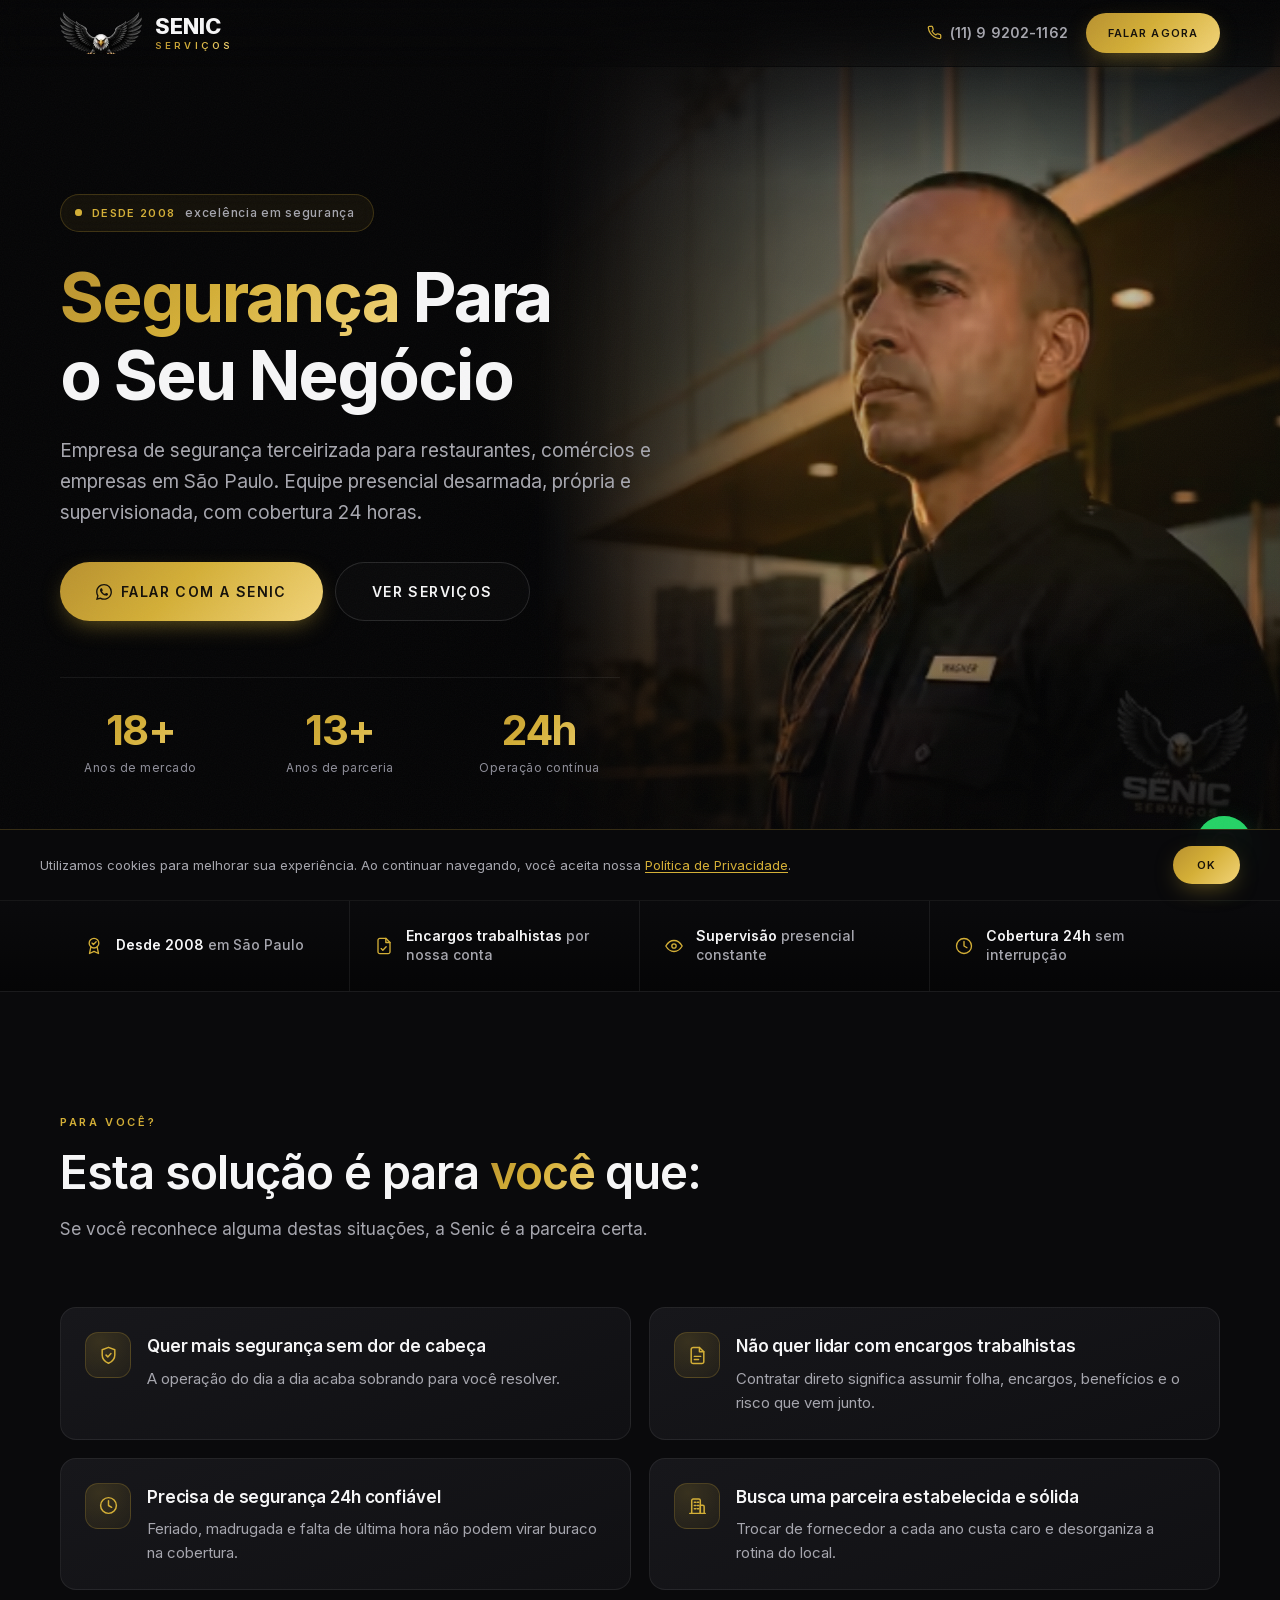
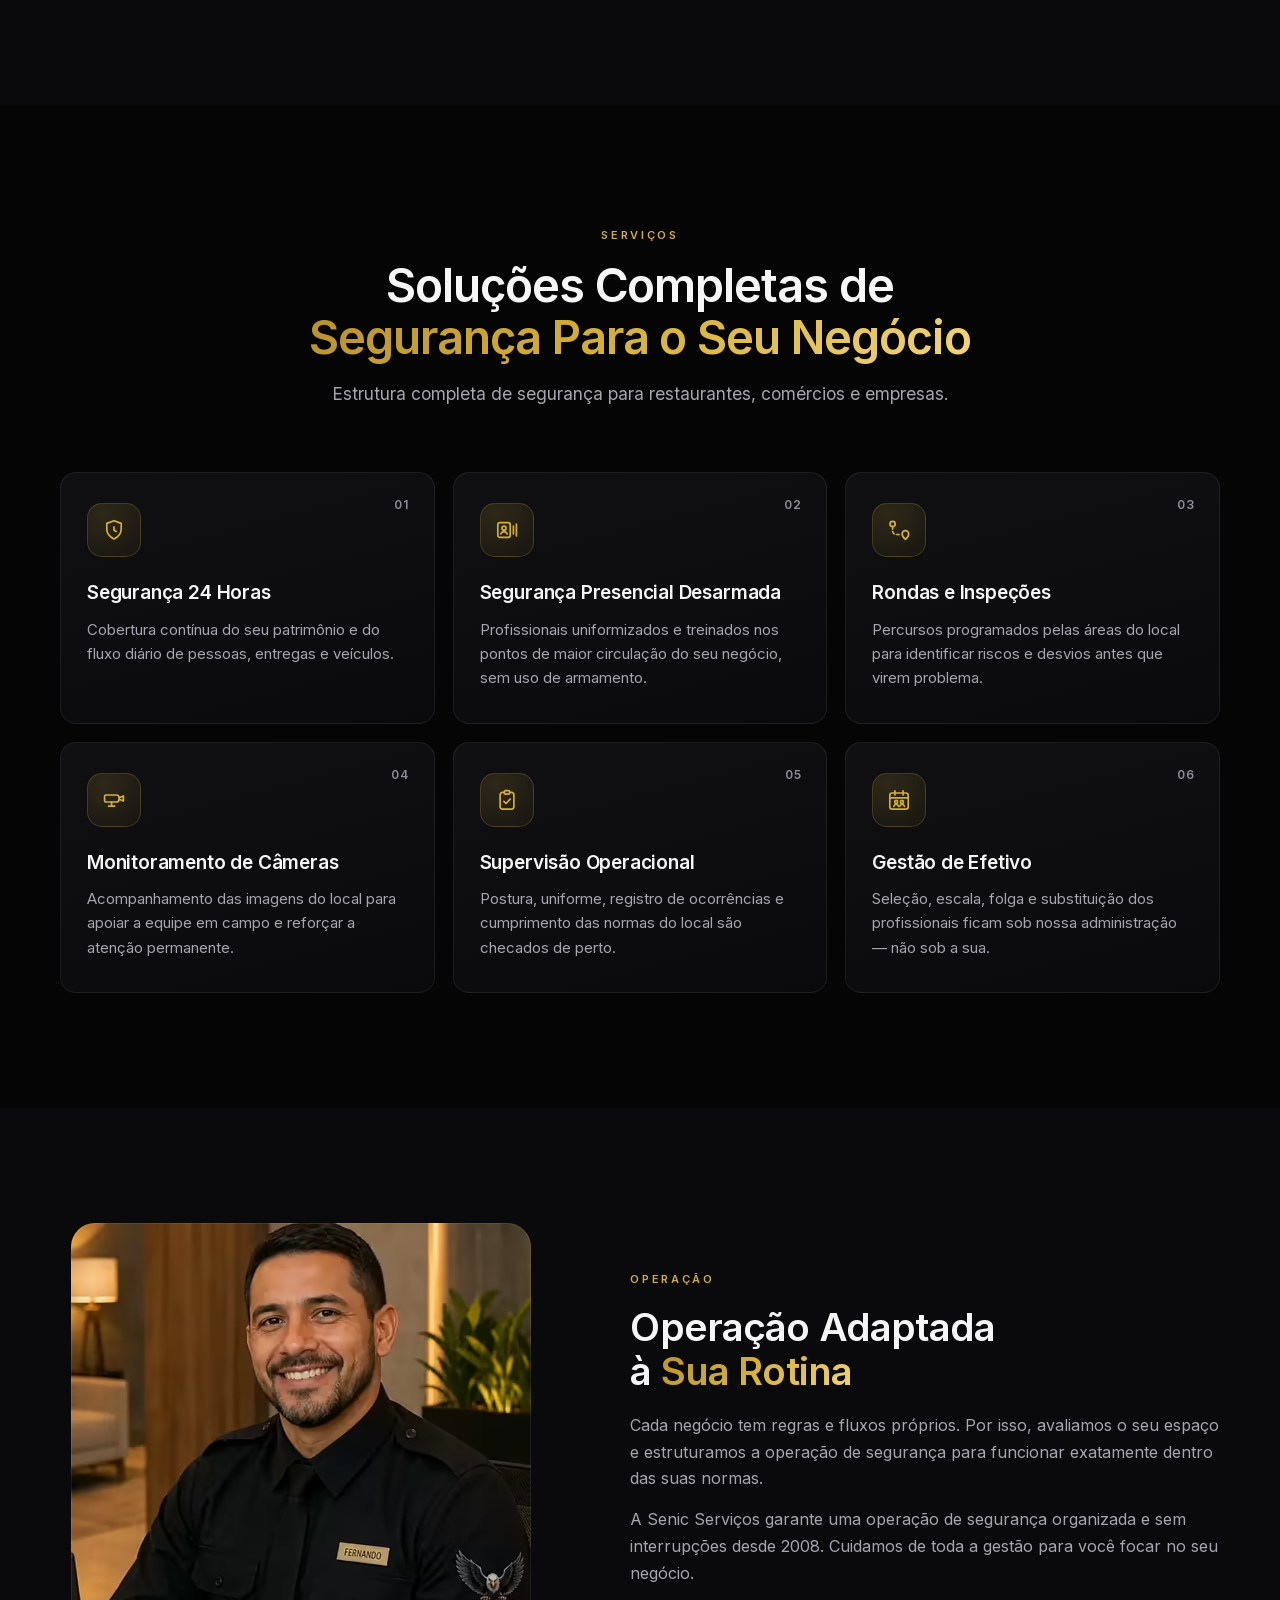
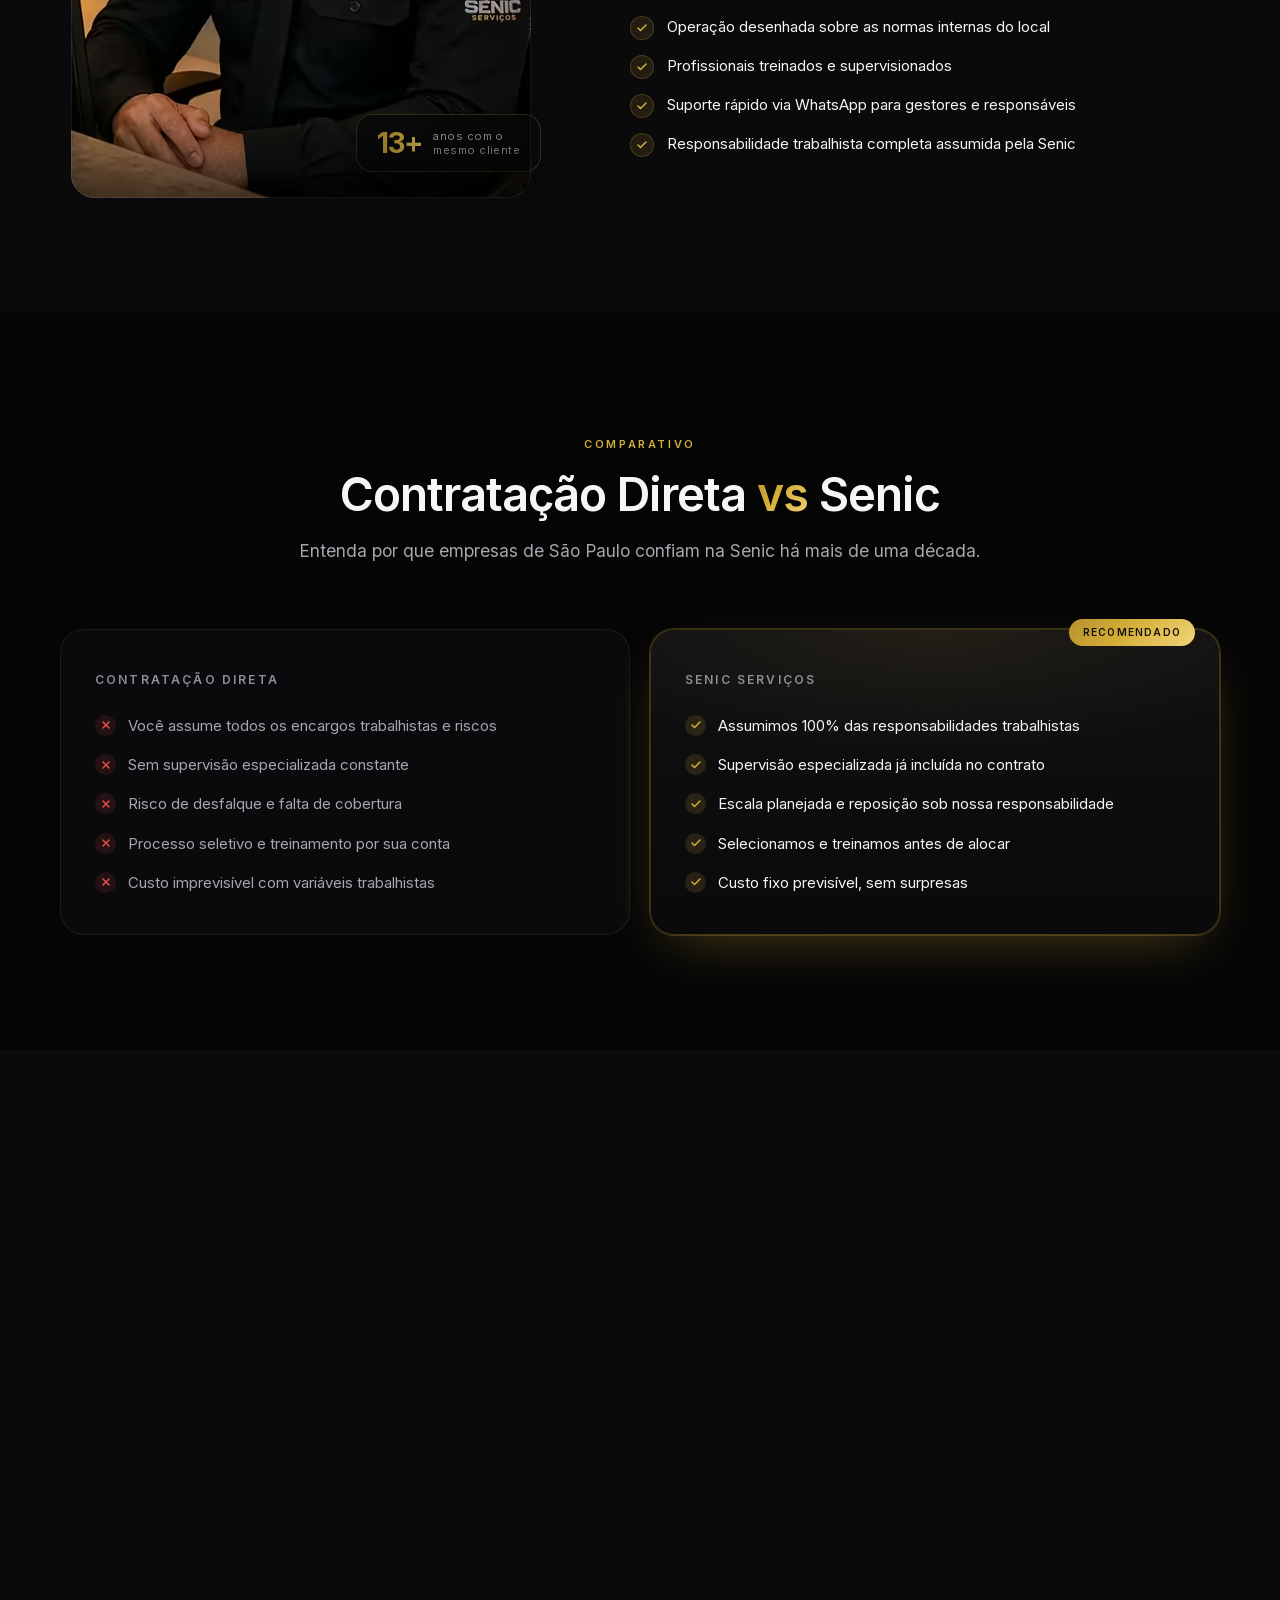
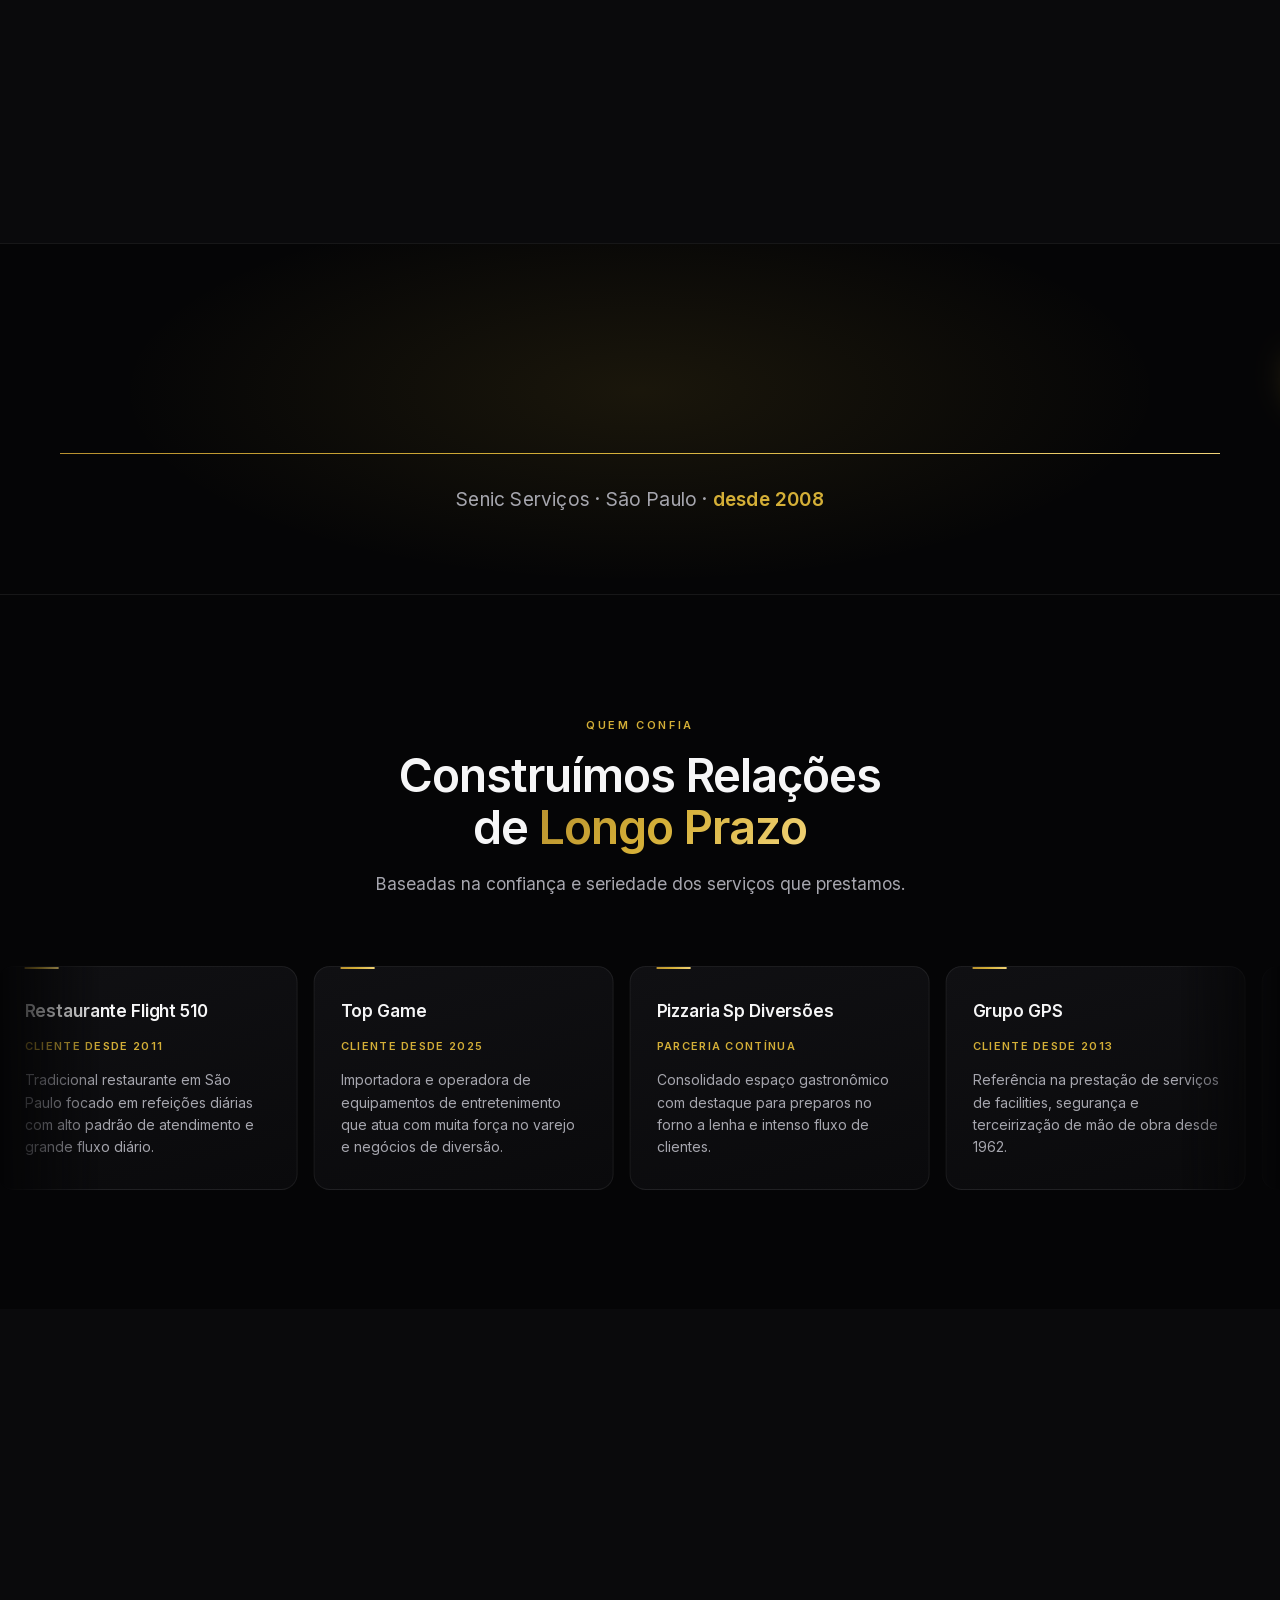
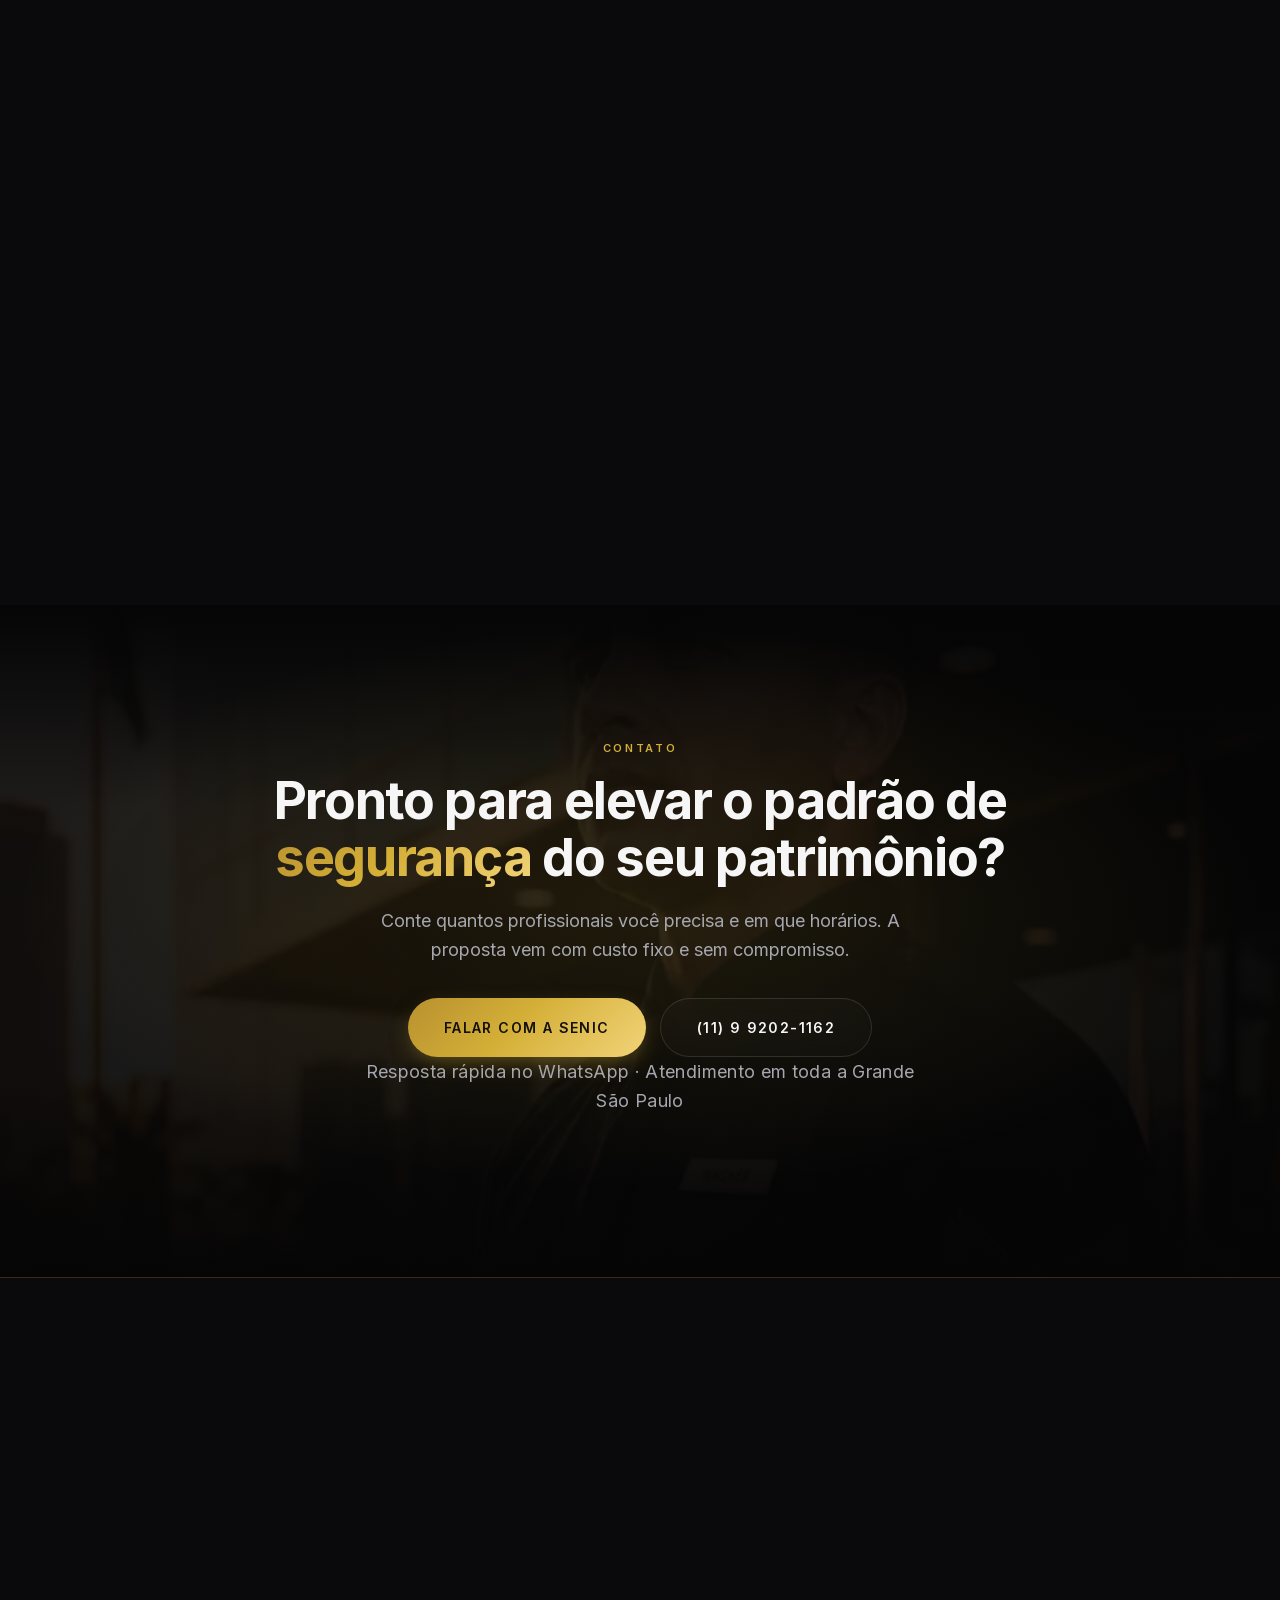
==== commit 38a3b1f2: "Reposiciona promessa para segurança do negócio e remove arquivos obsoletos - Troca "segurança patrim" ====
--- a/index.html
+++ b/index.html
@@ -3,8 +3,8 @@
 <head>
   <meta charset="UTF-8">
   <meta name="viewport" content="width=device-width, initial-scale=1.0, maximum-scale=5.0">
-  <title>Empresa de Segurança Patrimonial em São Paulo | Senic Serviços</title>
-  <meta name="description" content="Segurança patrimonial terceirizada para restaurantes, comércios e empresas em São Paulo. Equipe presencial desarmada, cobertura 24 horas e supervisão. Desde 2008.">
+  <title>Empresa de Segurança Para Negócios em São Paulo | Senic Serviços</title>
+  <meta name="description" content="Segurança terceirizada para restaurantes, comércios e empresas em São Paulo. Equipe presencial desarmada, cobertura 24 horas e supervisão. Desde 2008.">
   <meta name="robots" content="index, follow, max-image-preview:large, max-snippet:-1, max-video-preview:-1">
   <meta name="author" content="Senic Serviços">
   <meta name="theme-color" content="#050506">
@@ -27,16 +27,16 @@
   <meta property="og:locale" content="pt_BR">
   <meta property="og:site_name" content="Senic Serviços">
   <meta property="og:url" content="https://senicservicos.com.br/">
-  <meta property="og:title" content="Empresa de Segurança Patrimonial em São Paulo | Senic Serviços">
-  <meta property="og:description" content="Segurança patrimonial terceirizada para restaurantes, comércios e empresas em São Paulo. Equipe presencial desarmada e cobertura 24 horas. Desde 2008.">
+  <meta property="og:title" content="Empresa de Segurança Para Negócios em São Paulo | Senic Serviços">
+  <meta property="og:description" content="Segurança terceirizada para restaurantes, comércios e empresas em São Paulo. Equipe presencial desarmada e cobertura 24 horas. Desde 2008.">
   <meta property="og:image" content="https://senicservicos.com.br/assets/img/senic-seguranca-empresarial.webp">
   <meta property="og:image:width" content="864">
   <meta property="og:image:height" content="1536">
   <meta property="og:image:type" content="image/webp">
-  <meta property="og:image:alt" content="Profissional de segurança patrimonial da Senic Serviços em fachada corporativa">
+  <meta property="og:image:alt" content="Profissional de segurança da Senic Serviços em fachada corporativa">
   <meta name="twitter:card" content="summary_large_image">
-  <meta name="twitter:title" content="Empresa de Segurança Patrimonial em São Paulo | Senic Serviços">
-  <meta name="twitter:description" content="Segurança patrimonial terceirizada para restaurantes, comércios e empresas em São Paulo. Desde 2008.">
+  <meta name="twitter:title" content="Empresa de Segurança Para Negócios em São Paulo | Senic Serviços">
+  <meta name="twitter:description" content="Segurança terceirizada para restaurantes, comércios e empresas em São Paulo. Desde 2008.">
   <meta name="twitter:image" content="https://senicservicos.com.br/assets/img/senic-seguranca-empresarial.webp">
 
   <!-- Carregamento instantâneo: a imagem do hero e a fonte começam a baixar
@@ -48,7 +48,7 @@
   <link rel="preconnect" href="https://www.googletagmanager.com">
 
   <!-- CSS:INICIO — gerado a partir de assets/css/style.css por tools/build.mjs; não edite aqui -->
-  <style>@font-face{font-family: 'Inter';font-style: normal;font-weight: 400 800;font-display: swap;src: url('/assets/fonts/inter-latin.woff2') format('woff2');unicode-range: U+0000-00FF,U+0131,U+0152-0153,U+02BB-02BC,U+02C6,U+02DA,U+02DC,U+0304,U+0308,U+0329,U+2000-206F,U+20AC,U+2122,U+2191,U+2193,U+2212,U+2215,U+FEFF,U+FFFD}@font-face{font-family: 'Inter Fallback';src: local('Arial');ascent-override: 90.44%;descent-override: 22.52%;line-gap-override: 0%;size-adjust: 107.12%}*,*::before,*::after{margin: 0;padding: 0;box-sizing: border-box}html{scroll-behavior: smooth;-webkit-text-size-adjust: 100%;-webkit-tap-highlight-color: transparent}img,svg{display: block;max-width: 100%}svg{stroke-linecap: round;stroke-linejoin: round}img{height: auto}a{text-decoration: none;color: inherit}ul{list-style: none}button{font: inherit;color: inherit;background: none;border: none;cursor: pointer}::selection{background: rgba(212,175,55,.28);color: #fff}:focus-visible{outline: 2px solid var(--gold);outline-offset: 3px;border-radius: 4px}.skip-link{position: fixed;top: 10px;left: 10px;z-index: 1002;padding: 12px 20px;border-radius: 100px;background: var(--gold);color: #14100A;font-size: .8125rem;font-weight: 600;transform: translateY(-160%);transition: transform .3s var(--ease)}.skip-link:focus-visible{transform: translateY(0)}:root{--gold: #D4AF37;--gold-light: #F2D479;--gold-dark: #A8842A;--gold-grad: linear-gradient(135deg,#B8912F 0%,#D4AF37 45%,#F2D479 100%);--gold-grad-hover: linear-gradient(135deg,#D4AF37 0%,#F2D479 50%,#FFE9A8 100%);--ink: #050506;--surface-1: #0A0A0C;--surface-2: #101013;--surface-3: #17171B;--surface-4: #1E1E23;--line: rgba(255,255,255,.07);--line-strong: rgba(255,255,255,.12);--line-gold: rgba(212,175,55,.22);--text: #F6F6F7;--text-2: #A6A6AE;--text-3: #8E8E99;--container: 1240px;--gutter: clamp(20px,4vw,40px);--radius-sm: 10px;--radius: 16px;--radius-lg: 24px;--radius-xl: 32px;--section-y: clamp(72px,9vw,128px);--shadow-sm: 0 2px 8px rgba(0,0,0,.4);--shadow: 0 18px 40px -12px rgba(0,0,0,.7);--shadow-lg: 0 40px 80px -24px rgba(0,0,0,.85);--glow-gold: 0 0 0 1px rgba(212,175,55,.25),0 20px 60px -20px rgba(212,175,55,.35);--ease: cubic-bezier(.22,1,.36,1)}body{font-family: 'Inter','Inter Fallback',-apple-system,BlinkMacSystemFont,'Segoe UI',sans-serif;background: var(--ink);color: var(--text);font-size: 16px;line-height: 1.65;font-feature-settings: 'cv02','cv03','cv04','ss01';overflow-x: hidden}body::after{content: '';position: fixed;inset: 0;z-index: 9998;pointer-events: none;opacity: .035;background-image: url("data:image/svg+xml,%3Csvg xmlns='http://www.w3.org/2000/svg' width='200' height='200'%3E%3Cfilter id='n'%3E%3CfeTurbulence type='fractalNoise' baseFrequency='.85' numOctaves='3' stitchTiles='stitch'/%3E%3C/filter%3E%3Crect width='100%25' height='100%25' filter='url(%23n)'/%3E%3C/svg%3E")}.container{width: 100%;max-width: var(--container);margin: 0 auto;padding: 0 var(--gutter)}.section{padding: var(--section-y) 0;position: relative}.text-center{text-align: center}.text-gold{color: var(--gold)}.gold-text{background: var(--gold-grad);-webkit-background-clip: text;background-clip: text;-webkit-text-fill-color: transparent;color: var(--gold)}.section-head{max-width: 720px;margin-bottom: clamp(36px,5vw,64px)}.section-head.centered{margin-left: auto;margin-right: auto;text-align: center}.section-tag{display: inline-block;font-size: .6875rem;font-weight: 600;text-transform: uppercase;letter-spacing: .24em;color: var(--gold);margin-bottom: 16px}.section-title{font-size: clamp(1.75rem,1.1rem + 2.4vw,2.9rem);font-weight: 600;line-height: 1.12;letter-spacing: -.022em;margin-bottom: 16px;text-wrap: balance}.section-sub{font-size: clamp(.95rem,.9rem + .25vw,1.075rem);color: var(--text-2);line-height: 1.65;max-width: 62ch;text-wrap: pretty}.section-sub.centered{margin-inline: auto}.btn{--btn-py: 14px;--btn-px: 28px;position: relative;display: inline-flex;align-items: center;justify-content: center;gap: 9px;padding: var(--btn-py) var(--btn-px);border-radius: 100px;font-size: .8125rem;font-weight: 600;letter-spacing: .1em;text-transform: uppercase;white-space: nowrap;transition: transform .35s var(--ease),box-shadow .35s var(--ease),background .35s var(--ease),color .3s ease}.btn svg{width: 16px;height: 16px;flex-shrink: 0}.btn-gold{background: var(--gold-grad);color: #14100A;box-shadow: 0 8px 24px -8px rgba(212,175,55,.55)}.btn-gold:hover{background: var(--gold-grad-hover);transform: translateY(-2px);box-shadow: 0 14px 34px -8px rgba(212,175,55,.7)}.btn-outline{color: var(--text);border: 1px solid var(--line-strong);background: rgba(255,255,255,.02);backdrop-filter: blur(8px);-webkit-backdrop-filter: blur(8px)}.btn-outline:hover{border-color: var(--gold);color: var(--gold);transform: translateY(-2px);background: rgba(212,175,55,.06)}.btn-lg{--btn-py: 17px;--btn-px: 36px;font-size: .875rem}.scroll-progress{position: fixed;top: 0;left: 0;height: 2px;width: 100%;z-index: 1001;background: var(--gold-grad);transform: scaleX(0);transform-origin: left center;pointer-events: none}.header{position: fixed;inset: 0 0 auto;z-index: 1000;background: linear-gradient(180deg,rgba(5,5,6,.85) 0%,rgba(5,5,6,.4) 100%);backdrop-filter: blur(16px) saturate(140%);-webkit-backdrop-filter: blur(16px) saturate(140%);border-bottom: 1px solid transparent;transition: background .4s var(--ease),border-color .4s var(--ease),box-shadow .4s var(--ease)}.header.scrolled{background: rgba(5,5,6,.94);border-bottom-color: var(--line-gold);box-shadow: 0 12px 40px -20px rgba(0,0,0,.9)}.header-inner{display: flex;align-items: center;justify-content: space-between;gap: 16px;max-width: var(--container);margin: 0 auto;padding: 12px var(--gutter);transition: padding .4s var(--ease)}.header.scrolled .header-inner{padding-block: 8px}.header-logo{display: flex;align-items: center;gap: clamp(9px,1.4vw,13px)}.header-logo img{height: clamp(32px,4vw,42px);width: auto;transition: transform .4s var(--ease),height .4s var(--ease)}.header.scrolled .header-logo img{height: clamp(28px,3.4vw,36px)}.header-logo:hover img{transform: scale(1.04)}.logo-type{display: grid;line-height: 1}.logo-name{font-size: clamp(1.0625rem,.85rem + .7vw,1.375rem);font-weight: 800;letter-spacing: .005em;color: var(--text)}.logo-sub{margin-top: 4px;font-size: clamp(.5rem,.42rem + .22vw,.625rem);font-weight: 600;letter-spacing: .33em;text-transform: uppercase;background: var(--gold-grad);-webkit-background-clip: text;background-clip: text;-webkit-text-fill-color: transparent}.header-cta{display: flex;align-items: center;gap: 18px}.header-phone{display: none;align-items: center;gap: 8px;font-size: .875rem;font-weight: 600;color: var(--text-2);letter-spacing: .01em;transition: color .3s ease}.header-phone svg{width: 15px;height: 15px;stroke: var(--gold);fill: none;stroke-width: 2}.header-phone:hover{color: var(--gold)}.header-cta .btn{--btn-py: 11px;--btn-px: 22px;font-size: .6875rem}.hero{--hero-foto: 33svh;position: relative;display: flex;align-items: flex-end;padding: calc(var(--hero-foto) + 88px) 0 48px;overflow: hidden;isolation: isolate}.hero-bg{position: absolute;inset: 0 0 auto;height: calc(var(--hero-foto) + 78px);overflow: hidden;z-index: -3}.hero-bg img{width: 100%;height: 100%;object-fit: cover;object-position: 50% 4%;transform: scale(1.06);will-change: transform}.hero-bg::after{content: '';position: absolute;inset: 0;background: linear-gradient(180deg,rgba(5,5,6,.62) 0%,rgba(5,5,6,.14) 24%,rgba(5,5,6,.20) 52%,rgba(5,5,6,.72) 82%,var(--ink) 100%)}.hero-overlay{position: absolute;inset: 0;z-index: -2}.hero-overlay-2{position: absolute;inset: 0;z-index: -1;background: radial-gradient(80% 26% at 55% 12%,rgba(212,175,55,.16) 0%,transparent 72%)}.hero-content{position: relative;max-width: 660px}.hero-badge{display: inline-flex;align-items: center;gap: 10px;padding: 8px 18px 8px 14px;margin-bottom: 18px;border-radius: 100px;border: 1px solid var(--line-gold);background: rgba(212,175,55,.07);backdrop-filter: blur(8px);-webkit-backdrop-filter: blur(8px);font-size: .75rem;font-weight: 500;letter-spacing: .06em;color: var(--text-2);text-transform: lowercase}.hero-badge span{color: var(--gold);font-weight: 600;text-transform: uppercase;letter-spacing: .12em;font-size: .6875rem}.hero-badge .dot{position: relative;width: 7px;height: 7px;border-radius: 50%;background: var(--gold)}.hero-badge .dot::after{content: '';position: absolute;inset: 0;border-radius: 50%;background: rgba(212,175,55,.55);animation: pulse 2.4s ease-out infinite}@keyframes pulse{0%{transform: scale(1);opacity: 1}70%{transform: scale(3.6);opacity: 0}100%{transform: scale(3.6);opacity: 0}}.hero h1{font-size: clamp(2.25rem,1.35rem + 3.9vw,4.25rem);font-weight: 700;line-height: 1.05;letter-spacing: -.03em;margin-bottom: 16px;text-wrap: balance}.hero h1 .highlight{background: var(--gold-grad);-webkit-background-clip: text;background-clip: text;-webkit-text-fill-color: transparent}.hero p{font-size: clamp(1rem,.95rem + .45vw,1.1875rem);color: var(--text-2);line-height: 1.62;max-width: 54ch;margin-bottom: 26px;text-wrap: pretty}.hero-actions{display: grid;gap: 12px}.hero-actions .btn{width: 100%}@media (min-width: 480px){.hero-actions{display: flex;flex-wrap: wrap}.hero-actions .btn{width: auto}}.hero-stats{display: grid;grid-template-columns: repeat(3,1fr);gap: clamp(12px,3vw,40px);margin-top: clamp(38px,5vw,56px);padding-top: clamp(24px,3vw,32px);border-top: 1px solid var(--line);max-width: 560px}.hero-stat{min-width: 0;text-align: center}.hero-stat-num{font-size: clamp(1.75rem,1.2rem + 1.9vw,2.6rem);font-weight: 700;letter-spacing: -.04em;line-height: 1;background: var(--gold-grad);-webkit-background-clip: text;background-clip: text;-webkit-text-fill-color: transparent}.hero-stat-label{font-size: .75rem;color: var(--text-3);margin-top: 8px;letter-spacing: .04em;line-height: 1.35}.trust-bar{border-block: 1px solid var(--line);background: linear-gradient(180deg,var(--surface-1),var(--ink))}.trust-grid{display: grid;grid-template-columns: 1fr 1fr}.trust-item{display: flex;align-items: center;gap: 12px;padding: 22px 16px;font-size: .8125rem;font-weight: 500;line-height: 1.35;color: var(--text-2);border-bottom: 1px solid var(--line)}.trust-item:nth-child(odd){border-right: 1px solid var(--line)}.trust-item:nth-last-child(-n+2){border-bottom: none}.trust-item svg{width: 20px;height: 20px;flex-shrink: 0;stroke: var(--gold);fill: none;stroke-width: 1.6}.trust-item strong{color: var(--text);font-weight: 600}.qualifying{background: var(--surface-1)}.qualifying-grid{display: grid;gap: 14px}.qualifying-card{position: relative;display: flex;align-items: flex-start;gap: 16px;padding: 24px;border-radius: var(--radius);border: 1px solid var(--line);background: linear-gradient(160deg,var(--surface-3),var(--surface-2));transition: border-color .4s var(--ease),transform .4s var(--ease),box-shadow .4s var(--ease)}.qualifying-card:hover{border-color: var(--line-gold);transform: translateY(-3px);box-shadow: var(--shadow)}.qualifying-icon{display: grid;place-items: center;width: 46px;height: 46px;flex-shrink: 0;border-radius: 13px;border: 1px solid var(--line-gold);background: radial-gradient(120% 120% at 30% 20%,rgba(212,175,55,.18),rgba(212,175,55,.04))}.qualifying-icon svg{width: 21px;height: 21px;stroke: var(--gold);fill: none;stroke-width: 1.7}.qualifying-text h3{font-size: 1.0625rem;font-weight: 600;letter-spacing: -.008em;margin-bottom: 6px}.qualifying-text p{font-size: .9375rem;color: var(--text-2);line-height: 1.6}.services{background: var(--ink)}.services-grid{display: grid;gap: 14px}.service-card{position: relative;overflow: hidden;padding: 30px 26px 32px;border-radius: var(--radius);border: 1px solid var(--line);background: linear-gradient(165deg,var(--surface-2) 0%,var(--surface-1) 100%);transition: border-color .45s var(--ease),transform .45s var(--ease),box-shadow .45s var(--ease)}.service-card::before{content: '';position: absolute;inset: 0 0 auto;height: 2px;background: var(--gold-grad);transform: scaleX(0);transform-origin: left;transition: transform .5s var(--ease)}.service-card::after{content: '';position: absolute;inset: 0;pointer-events: none;opacity: 0;background: radial-gradient(90% 70% at 50% 0%,rgba(212,175,55,.1),transparent 70%);transition: opacity .5s var(--ease)}.service-card:hover{border-color: var(--line-gold);transform: translateY(-6px);box-shadow: var(--shadow)}.service-card:hover::before{transform: scaleX(1)}.service-card:hover::after{opacity: 1}.service-num{position: absolute;top: 22px;right: 24px;font-size: .75rem;font-weight: 600;letter-spacing: .1em;color: var(--text-3);transition: color .4s ease}.service-card:hover .service-num{color: var(--gold)}.service-icon{display: grid;place-items: center;width: 54px;height: 54px;margin-bottom: 20px;border-radius: 15px;border: 1px solid var(--line-gold);background: radial-gradient(120% 120% at 30% 20%,rgba(212,175,55,.16),rgba(212,175,55,.03));transition: transform .45s var(--ease)}.service-card:hover .service-icon{transform: translateY(-2px) scale(1.05)}.service-icon svg{width: 24px;height: 24px;stroke: var(--gold);fill: none;stroke-width: 1.7}.service-card h3{font-size: 1.1875rem;font-weight: 600;letter-spacing: -.01em;margin-bottom: 9px}.service-card p{font-size: .9375rem;color: var(--text-2);line-height: 1.62}.about{background: var(--surface-1);overflow: hidden}.about-grid{display: grid;gap: clamp(36px,5vw,72px);align-items: center}.about-image{position: relative;max-width: 460px;margin-inline: auto}.about-image picture{display: block}.about-image img{width: 100%;aspect-ratio: 4 / 5;object-fit: cover;object-position: 50% 30%;border-radius: var(--radius-lg)}.about-image::before{content: '';position: absolute;inset: -14px -14px 40px 40px;border: 1px solid var(--line-gold);border-radius: var(--radius-xl);z-index: -1}.about-image::after{content: '';position: absolute;inset: 0;border-radius: var(--radius-lg);box-shadow: inset 0 0 0 1px rgba(255,255,255,.08),inset 0 -90px 90px -60px rgba(0,0,0,.85);pointer-events: none}.about-badge{position: absolute;right: -10px;bottom: 26px;display: flex;align-items: center;gap: 12px;padding: 14px 20px;border-radius: var(--radius);border: 1px solid var(--line-gold);background: rgba(10,10,12,.82);backdrop-filter: blur(14px);-webkit-backdrop-filter: blur(14px);box-shadow: var(--shadow)}.about-badge .num{font-size: 1.75rem;font-weight: 700;line-height: 1;letter-spacing: -.04em;background: var(--gold-grad);-webkit-background-clip: text;background-clip: text;-webkit-text-fill-color: transparent}.about-badge .lbl{font-size: .6875rem;color: var(--text-2);line-height: 1.3;letter-spacing: .04em}.about-title{font-size: clamp(1.5rem,1.05rem + 1.9vw,2.4rem);font-weight: 600;line-height: 1.16;letter-spacing: -.022em;margin-bottom: 18px;text-wrap: balance}.about-text p{font-size: 1rem;color: var(--text-2);line-height: 1.68;margin-bottom: 14px}.about-features{display: grid;gap: 14px;margin-top: 28px}.about-feature{display: flex;align-items: flex-start;gap: 13px;font-size: .9375rem;color: var(--text);line-height: 1.55}.about-feature .check{display: grid;place-items: center;width: 24px;height: 24px;flex-shrink: 0;margin-top: 1px;border-radius: 50%;border: 1px solid var(--line-gold);background: rgba(212,175,55,.12)}.about-feature .check svg{width: 12px;height: 12px;stroke: var(--gold);fill: none;stroke-width: 3}.comparison{background: var(--ink)}.comparison-grid{display: grid;gap: 16px}.comparison-col{position: relative;padding: 32px 26px;border-radius: var(--radius-lg);border: 1px solid var(--line);background: var(--surface-1)}.comparison-col.good{border-color: var(--line-gold);background: radial-gradient(100% 60% at 50% 0%,rgba(212,175,55,.09),transparent 70%),linear-gradient(180deg,var(--surface-2),var(--surface-1));box-shadow: var(--glow-gold)}.comparison-col h3{font-size: .75rem;font-weight: 600;text-transform: uppercase;letter-spacing: .18em;margin-bottom: 24px;color: var(--text-3)}.comparison-col.good h4{color: var(--gold)}.comparison-badge{position: absolute;top: -11px;right: 24px;padding: 5px 14px;border-radius: 100px;background: var(--gold-grad);color: #14100A;font-size: .625rem;font-weight: 600;text-transform: uppercase;letter-spacing: .12em}.comparison-items{display: grid;gap: 16px}.comparison-item{display: flex;align-items: flex-start;gap: 12px;font-size: .9375rem;line-height: 1.55;color: var(--text-2)}.comparison-col.good .comparison-item{color: var(--text)}.comparison-item .icon{display: grid;place-items: center;width: 21px;height: 21px;flex-shrink: 0;margin-top: 1px;border-radius: 50%}.comparison-item .icon svg{width: 12px;height: 12px;stroke-width: 3;fill: none}.comparison-item .icon.x{background: rgba(232,78,78,.12)}.comparison-item .icon.x svg{stroke: #E84E4E}.comparison-item .icon.check{background: rgba(212,175,55,.14)}.comparison-item .icon.check svg{stroke: var(--gold)}.process{background: var(--surface-1)}.process-grid{display: grid;gap: 14px}.process-step{position: relative;display: flex;align-items: flex-start;gap: 18px;padding: 26px 24px;border-radius: var(--radius);border: 1px solid var(--line);background: linear-gradient(160deg,var(--surface-3),var(--surface-2));transition: border-color .4s var(--ease),transform .4s var(--ease),box-shadow .4s var(--ease)}.process-step:hover{border-color: var(--line-gold);transform: translateY(-3px);box-shadow: var(--shadow)}.process-num{display: grid;place-items: center;width: 46px;height: 46px;flex-shrink: 0;border-radius: 13px;background: var(--gold-grad);color: #14100A;font-size: 1.0625rem;font-weight: 700;box-shadow: 0 8px 20px -8px rgba(212,175,55,.6)}.process-info h3{font-size: 1.0625rem;font-weight: 600;letter-spacing: -.008em;margin-bottom: 6px}.process-info p{font-size: .9375rem;color: var(--text-2);line-height: 1.6}.flight{position: relative;overflow: hidden;padding: clamp(44px,7vw,78px) 0;background: var(--ink);border-block: 1px solid var(--line)}.flight::before{content: '';position: absolute;inset: 0;pointer-events: none;background: radial-gradient(58% 78% at 50% 42%,rgba(212,175,55,.10),transparent 70%)}.flight-stage{position: relative;height: clamp(78px,13vw,132px);margin-bottom: clamp(18px,2.6vw,30px)}.flight-eagle{position: absolute;top: 50%;left: 0;width: clamp(58px,9.5vw,116px);translate: 0 -50%;will-change: transform}.eagle-rig{position: relative;display: block;opacity: .95;filter: drop-shadow(0 0 16px rgba(212,175,55,.3)) drop-shadow(0 14px 24px rgba(0,0,0,.75));transition: transform .55s var(--ease)}.eagle-rig img{width: 100%;height: auto}.eagle-body{position: relative;z-index: 2}.eagle-wing{position: absolute;inset: 0;z-index: 1;will-change: transform}.eagle-wing--l{transform-origin: 40% 56%}.eagle-wing--r{transform-origin: 60% 56%}.flight.descendo .eagle-rig{transform: rotate(7deg)}.flight.subindo .eagle-rig{transform: rotate(-7deg)}.flight-track{position: absolute;inset: auto 0 0;height: 1px;overflow: hidden;background: var(--line)}.flight-track i{display: block;height: 100%;background: var(--gold-grad);transform: scaleX(0);transform-origin: left center}.flight-line{position: relative;text-align: center;font-size: clamp(.9375rem,.86rem + .45vw,1.1875rem);color: var(--text-2);letter-spacing: .01em}.flight-line span{color: var(--gold);font-weight: 600}@media (prefers-reduced-motion: reduce){.flight-eagle{left: 50%;translate: -50% -50%}.flight-eagle .eagle-rig,.flight-eagle .eagle-wing{transform: none !important}}.clients{background: var(--ink)}.carousel-wrap{position: relative;overflow: hidden;cursor: grab;-webkit-user-select: none;user-select: none;padding-block: 4px;-webkit-mask-image: linear-gradient(90deg,transparent,#000 8%,#000 92%,transparent);mask-image: linear-gradient(90deg,transparent,#000 8%,#000 92%,transparent)}.carousel-wrap:active{cursor: grabbing}.carousel-track{display: flex;gap: 16px;width: max-content;will-change: transform}.client-card{position: relative;flex-shrink: 0;min-width: 280px;max-width: 280px;padding: 30px 26px;border-radius: var(--radius);border: 1px solid var(--line);background: linear-gradient(165deg,var(--surface-2),var(--surface-1));transition: border-color .4s var(--ease),transform .4s var(--ease),box-shadow .4s var(--ease)}.client-card::before{content: '';position: absolute;top: 0;left: 26px;width: 34px;height: 2px;background: var(--gold-grad)}.client-card:hover{border-color: var(--line-gold);transform: translateY(-4px);box-shadow: var(--shadow)}.client-card h3{font-size: 1.0625rem;font-weight: 600;letter-spacing: -.008em;margin-bottom: 6px}.client-card .since{display: inline-block;font-size: .6875rem;font-weight: 600;letter-spacing: .12em;text-transform: uppercase;color: var(--gold);margin-bottom: 14px}.client-card p{font-size: .875rem;color: var(--text-2);line-height: 1.6}.faq{background: var(--surface-1)}.process,.faq,.footer{content-visibility: auto;contain-intrinsic-size: auto 900px}.faq-list{display: grid;gap: 10px;max-width: 860px;margin-inline: auto}.faq-item{border-radius: var(--radius);border: 1px solid var(--line);background: var(--surface-2);overflow: hidden;transition: border-color .4s var(--ease),background .4s var(--ease)}.faq-item:hover{border-color: var(--line-strong)}.faq-item.active{border-color: var(--line-gold);background: var(--surface-3)}.faq-question{width: 100%;display: flex;align-items: center;justify-content: space-between;gap: 18px;padding: 22px 24px;text-align: left;font-size: 1rem;font-weight: 600;letter-spacing: -.01em;line-height: 1.45;color: var(--text)}.faq-question .arrow{display: grid;place-items: center;width: 28px;height: 28px;flex-shrink: 0;border-radius: 50%;border: 1px solid var(--line);transition: transform .4s var(--ease),border-color .4s ease,background .4s ease}.faq-question .arrow svg{width: 13px;height: 13px;stroke: var(--gold);fill: none;stroke-width: 2.5}.faq-item.active .faq-question .arrow{transform: rotate(180deg);border-color: var(--line-gold);background: rgba(212,175,55,.1)}.faq-answer{display: grid;grid-template-rows: minmax(0,0fr);transition: grid-template-rows .45s var(--ease)}.faq-answer>*{overflow: hidden;min-height: 0}.faq-item.active .faq-answer{grid-template-rows: minmax(0,1fr)}.faq-answer p{font-size: .9375rem;color: var(--text-2);line-height: 1.68;padding: 0 24px 24px;max-width: 68ch}.cta-final{position: relative;padding: clamp(80px,10vw,140px) 0;overflow: hidden;isolation: isolate}.cta-bg{position: absolute;inset: 0;z-index: -2}.cta-bg img{width: 100%;height: 100%;object-fit: cover;object-position: 55% 25%}.cta-overlay{position: absolute;inset: 0;z-index: -1;background: radial-gradient(70% 60% at 50% 45%,rgba(212,175,55,.12),transparent 70%),linear-gradient(180deg,var(--ink) 0%,rgba(5,5,6,.9) 30%,rgba(5,5,6,.92) 70%,var(--ink) 100%)}.cta-content{text-align: center;max-width: 760px;margin-inline: auto}.cta-content h2{font-size: clamp(1.85rem,1.15rem + 2.9vw,3.25rem);font-weight: 700;line-height: 1.08;letter-spacing: -.026em;margin-bottom: 20px;text-wrap: balance}.cta-content p{font-size: clamp(1rem,.95rem + .35vw,1.125rem);color: var(--text-2);line-height: 1.62;max-width: 52ch;margin: 0 auto 34px;text-wrap: pretty}.cta-actions{display: flex;flex-wrap: wrap;gap: 14px;justify-content: center}.cta-note{margin-top: 26px;font-size: .8125rem;color: var(--text-3);letter-spacing: .02em}.footer{background: var(--surface-1);border-top: 1px solid var(--line-gold);padding: clamp(56px,7vw,88px) 0 32px}.footer-inner{display: grid;gap: 40px}.footer-brand{display: grid;gap: 18px;justify-items: start}.footer-logo{display: flex;align-items: center;gap: 15px;transition: opacity .3s ease}.footer-logo:hover{opacity: .82}.footer-logo img{height: 52px;width: auto}.footer-logo .logo-name{font-size: 1.6rem}.footer-logo .logo-sub{font-size: .72rem;letter-spacing: .35em;margin-top: 5px}.footer-tagline{font-size: .9375rem;color: var(--text-2);line-height: 1.6;max-width: 42ch}.footer-col h2{font-size: .6875rem;font-weight: 600;text-transform: uppercase;letter-spacing: .18em;color: var(--gold);margin-bottom: 18px}.footer-col ul{display: grid;gap: 11px}.footer-col li{font-size: .9375rem;color: var(--text-2);line-height: 1.5}.footer-col a{transition: color .3s ease}.footer-col a:hover{color: var(--gold)}.footer-contact li{display: flex;align-items: flex-start;gap: 11px}.footer-contact svg{width: 16px;height: 16px;flex-shrink: 0;margin-top: 3px;stroke: var(--gold);fill: none;stroke-width: 1.8}.footer-bottom{display: flex;flex-wrap: wrap;gap: 10px 18px;align-items: center;justify-content: space-between;margin-top: clamp(40px,5vw,64px);padding-top: 26px;border-top: 1px solid var(--line);font-size: .75rem;color: var(--text-3)}.footer-bottom a{transition: color .3s ease}.footer-bottom a:hover{color: var(--gold)}.footer-sep{color: var(--line-strong);margin: 0 6px}.whatsapp-float{position: fixed;right: clamp(16px,3vw,28px);bottom: clamp(16px,3vw,28px);z-index: 999;display: grid;place-items: center;width: 56px;height: 56px;border-radius: 50%;background: #25D366;box-shadow: 0 10px 30px -6px rgba(37,211,102,.55);transition: transform .35s var(--ease),box-shadow .35s var(--ease)}.whatsapp-float::before{content: '';position: absolute;inset: 0;border-radius: 50%;border: 2px solid rgba(37,211,102,.5);animation: ring 2.6s ease-out infinite}@keyframes ring{0%{transform: scale(1);opacity: .8}100%{transform: scale(1.55);opacity: 0}}.whatsapp-float:hover{transform: scale(1.08);box-shadow: 0 14px 40px -6px rgba(37,211,102,.7)}.whatsapp-float svg{width: 27px;height: 27px;fill: #fff}.cookie-banner{position: fixed;inset: auto 0 0;z-index: 9999;padding: 16px var(--gutter);background: rgba(10,10,12,.97);backdrop-filter: blur(16px);-webkit-backdrop-filter: blur(16px);border-top: 1px solid var(--line-gold);transform: translateY(110%);transition: transform .6s var(--ease)}.cookie-banner.show{transform: translateY(0)}.cookie-inner{max-width: var(--container);margin-inline: auto;display: flex;flex-direction: column;align-items: center;gap: 14px;text-align: center}.cookie-inner p{font-size: .8125rem;color: var(--text-2);line-height: 1.6}.cookie-inner p a{color: var(--gold);text-decoration: underline;text-underline-offset: 2px}.cookie-inner .btn{--btn-py: 10px;--btn-px: 24px;font-size: .6875rem;flex-shrink: 0}@keyframes fadeUp{from{opacity: 0;transform: translateY(28px)}to{opacity: 1;transform: translateY(0)}}.animate-fade{opacity: 0;animation: fadeUp .6s var(--ease) forwards}@keyframes rise{from{transform: translateY(18px)}to{transform: translateY(0)}}.animate-rise{animation: rise .7s var(--ease) both}.delay-1{animation-delay: .06s}.delay-2{animation-delay: .12s}.delay-3{animation-delay: .18s}.delay-4{animation-delay: .24s}.js-pronto .reveal{opacity: 0;transform: translateY(30px) scale(.98);transition: opacity .8s ease var(--delay,0ms),transform .8s cubic-bezier(.2,.75,.25,1) var(--delay,0ms)}.js-pronto .reveal.revealed,.js-pronto .reveal:focus-within{opacity: 1;transform: none}.js-pronto .reveal-left,.js-pronto .reveal-right{transform: translateY(30px)}@media (prefers-reduced-motion: reduce){*,*::before,*::after{animation-duration: .01ms !important;animation-iteration-count: 1 !important;transition-duration: .01ms !important;scroll-behavior: auto !important}.js-pronto .reveal{opacity: 1 !important;transform: none !important}}@media (min-width: 600px){.cookie-inner{flex-direction: row;text-align: left;justify-content: space-between;gap: 24px}.trust-item{padding: 26px 24px;font-size: .875rem}}@media (min-width: 768px){.header-phone{display: inline-flex}.hero{min-height: 100svh;align-items: center;padding: 150px 0 80px}.hero-badge{margin-bottom: 26px}.hero h1{margin-bottom: 22px}.hero p{margin-bottom: 34px}.hero-bg{inset: 0;height: auto}.hero-bg::after{content: none}.hero-bg img{object-position: 68% 18%}.hero-overlay{background: linear-gradient(100deg,var(--ink) 4%,rgba(5,5,6,.9) 32%,rgba(5,5,6,.28) 66%,rgba(5,5,6,.55) 100%)}.hero-overlay-2{background: radial-gradient(60% 50% at 78% 42%,rgba(212,175,55,.13) 0%,transparent 68%),linear-gradient(180deg,var(--ink) 0%,transparent 20%,transparent 64%,var(--ink) 100%)}.hero-content{max-width: 60%}.js-pronto .reveal-left{transform: translateX(-46px) rotate(-2deg) scale(.96)}.js-pronto .reveal-right{transform: translateX(46px)}.trust-grid{grid-template-columns: repeat(4,1fr)}.trust-item{border-bottom: none}.trust-item:nth-child(odd){border-right: none}.trust-item:not(:last-child){border-right: 1px solid var(--line)}.qualifying-grid{grid-template-columns: 1fr 1fr}.services-grid{grid-template-columns: 1fr 1fr}.process-grid{grid-template-columns: 1fr 1fr}.comparison-grid{grid-template-columns: 1fr 1fr;align-items: start}.about-grid{grid-template-columns: .9fr 1.1fr}.footer-inner{grid-template-columns: 1.4fr 1fr 1fr;gap: 48px}}@media (min-width: 1024px){.hero-bg{left: auto;width: 58%;-webkit-mask-image: linear-gradient(90deg,transparent 0%,rgba(0,0,0,.55) 14%,#000 34%);mask-image: linear-gradient(90deg,transparent 0%,rgba(0,0,0,.55) 14%,#000 34%)}.hero-bg img{object-position: 58% 18%}.hero-overlay{background: linear-gradient(100deg,var(--ink) 0%,var(--ink) 34%,rgba(5,5,6,.72) 50%,rgba(5,5,6,.12) 72%,rgba(5,5,6,.5) 100%)}.hero-content{max-width: 54%}.services-grid{grid-template-columns: repeat(3,1fr);gap: 18px}.process-grid{grid-template-columns: repeat(3,1fr);gap: 18px}.qualifying-grid{gap: 18px}.comparison-grid{gap: 20px}.comparison-col{padding: 40px 34px}.about-grid{gap: 88px}.client-card{min-width: 300px;max-width: 300px}}@media (min-width: 1440px){.hero-content{max-width: 48%}.hero-bg{width: 55%}}</style>
+  <style>@font-face{font-family: 'Inter';font-style: normal;font-weight: 400 800;font-display: swap;src: url('/assets/fonts/inter-latin.woff2') format('woff2');unicode-range: U+0000-00FF,U+0131,U+0152-0153,U+02BB-02BC,U+02C6,U+02DA,U+02DC,U+0304,U+0308,U+0329,U+2000-206F,U+20AC,U+2122,U+2191,U+2193,U+2212,U+2215,U+FEFF,U+FFFD}@font-face{font-family: 'Inter Fallback';src: local('Arial');ascent-override: 90.44%;descent-override: 22.52%;line-gap-override: 0%;size-adjust: 107.12%}*,*::before,*::after{margin: 0;padding: 0;box-sizing: border-box}html{scroll-behavior: smooth;-webkit-text-size-adjust: 100%;-webkit-tap-highlight-color: transparent}img,svg{display: block;max-width: 100%}svg{stroke-linecap: round;stroke-linejoin: round}img{height: auto}a{text-decoration: none;color: inherit}ul{list-style: none}button{font: inherit;color: inherit;background: none;border: none;cursor: pointer}::selection{background: rgba(212,175,55,.28);color: #fff}:focus-visible{outline: 2px solid var(--gold);outline-offset: 3px;border-radius: 4px}.skip-link{position: fixed;top: 10px;left: 10px;z-index: 1002;padding: 12px 20px;border-radius: 100px;background: var(--gold);color: #14100A;font-size: .8125rem;font-weight: 600;transform: translateY(-160%);transition: transform .3s var(--ease)}.skip-link:focus-visible{transform: translateY(0)}:root{--gold: #D4AF37;--gold-light: #F2D479;--gold-dark: #A8842A;--gold-grad: linear-gradient(135deg,#B8912F 0%,#D4AF37 45%,#F2D479 100%);--gold-grad-hover: linear-gradient(135deg,#D4AF37 0%,#F2D479 50%,#FFE9A8 100%);--ink: #050506;--surface-1: #0A0A0C;--surface-2: #101013;--surface-3: #17171B;--surface-4: #1E1E23;--line: rgba(255,255,255,.07);--line-strong: rgba(255,255,255,.12);--line-gold: rgba(212,175,55,.22);--text: #F6F6F7;--text-2: #A6A6AE;--text-3: #8E8E99;--container: 1240px;--gutter: clamp(20px,4vw,40px);--radius-sm: 10px;--radius: 16px;--radius-lg: 24px;--radius-xl: 32px;--section-y: clamp(72px,9vw,128px);--shadow-sm: 0 2px 8px rgba(0,0,0,.4);--shadow: 0 18px 40px -12px rgba(0,0,0,.7);--shadow-lg: 0 40px 80px -24px rgba(0,0,0,.85);--glow-gold: 0 0 0 1px rgba(212,175,55,.25),0 20px 60px -20px rgba(212,175,55,.35);--ease: cubic-bezier(.22,1,.36,1)}body{font-family: 'Inter','Inter Fallback',-apple-system,BlinkMacSystemFont,'Segoe UI',sans-serif;background: var(--ink);color: var(--text);font-size: 16px;line-height: 1.65;font-feature-settings: 'cv02','cv03','cv04','ss01';overflow-x: hidden}body::after{content: '';position: fixed;inset: 0;z-index: 9998;pointer-events: none;opacity: .035;background-image: url("data:image/svg+xml,%3Csvg xmlns='http://www.w3.org/2000/svg' width='200' height='200'%3E%3Cfilter id='n'%3E%3CfeTurbulence type='fractalNoise' baseFrequency='.85' numOctaves='3' stitchTiles='stitch'/%3E%3C/filter%3E%3Crect width='100%25' height='100%25' filter='url(%23n)'/%3E%3C/svg%3E")}.container{width: 100%;max-width: var(--container);margin: 0 auto;padding: 0 var(--gutter)}.section{padding: var(--section-y) 0;position: relative}.text-center{text-align: center}.text-gold{color: var(--gold)}.gold-text{background: var(--gold-grad);-webkit-background-clip: text;background-clip: text;-webkit-text-fill-color: transparent;color: var(--gold)}.section-head{max-width: 720px;margin-bottom: clamp(36px,5vw,64px)}.section-head.centered{margin-left: auto;margin-right: auto;text-align: center}.section-tag{display: inline-block;font-size: .6875rem;font-weight: 600;text-transform: uppercase;letter-spacing: .24em;color: var(--gold);margin-bottom: 16px}.section-title{font-size: clamp(1.75rem,1.1rem + 2.4vw,2.9rem);font-weight: 600;line-height: 1.12;letter-spacing: -.022em;margin-bottom: 16px;text-wrap: balance}.section-sub{font-size: clamp(.95rem,.9rem + .25vw,1.075rem);color: var(--text-2);line-height: 1.65;max-width: 62ch;text-wrap: pretty}.section-sub.centered{margin-inline: auto}.btn{--btn-py: 14px;--btn-px: 28px;position: relative;display: inline-flex;align-items: center;justify-content: center;gap: 9px;padding: var(--btn-py) var(--btn-px);border-radius: 100px;font-size: .8125rem;font-weight: 600;letter-spacing: .1em;text-transform: uppercase;white-space: nowrap;transition: transform .35s var(--ease),box-shadow .35s var(--ease),background .35s var(--ease),color .3s ease}.btn svg{width: 16px;height: 16px;flex-shrink: 0}.btn-gold{background: var(--gold-grad);color: #14100A;box-shadow: 0 8px 24px -8px rgba(212,175,55,.55)}.btn-gold:hover{background: var(--gold-grad-hover);transform: translateY(-2px);box-shadow: 0 14px 34px -8px rgba(212,175,55,.7)}.btn-outline{color: var(--text);border: 1px solid var(--line-strong);background: rgba(255,255,255,.02);backdrop-filter: blur(8px);-webkit-backdrop-filter: blur(8px)}.btn-outline:hover{border-color: var(--gold);color: var(--gold);transform: translateY(-2px);background: rgba(212,175,55,.06)}.btn-lg{--btn-py: 17px;--btn-px: 36px;font-size: .875rem}.scroll-progress{position: fixed;top: 0;left: 0;height: 2px;width: 100%;z-index: 1001;background: var(--gold-grad);transform: scaleX(0);transform-origin: left center;pointer-events: none}.header{position: fixed;inset: 0 0 auto;z-index: 1000;background: linear-gradient(180deg,rgba(5,5,6,.85) 0%,rgba(5,5,6,.4) 100%);backdrop-filter: blur(16px) saturate(140%);-webkit-backdrop-filter: blur(16px) saturate(140%);border-bottom: 1px solid transparent;transition: background .4s var(--ease),border-color .4s var(--ease),box-shadow .4s var(--ease)}.header.scrolled{background: rgba(5,5,6,.94);border-bottom-color: var(--line-gold);box-shadow: 0 12px 40px -20px rgba(0,0,0,.9)}.header-inner{display: flex;align-items: center;justify-content: space-between;gap: 16px;max-width: var(--container);margin: 0 auto;padding: 12px var(--gutter);transition: padding .4s var(--ease)}.header.scrolled .header-inner{padding-block: 8px}.header-logo{display: flex;align-items: center;gap: clamp(9px,1.4vw,13px)}.header-logo img{height: clamp(32px,4vw,42px);width: auto;transition: transform .4s var(--ease),height .4s var(--ease)}.header.scrolled .header-logo img{height: clamp(28px,3.4vw,36px)}.header-logo:hover img{transform: scale(1.04)}.logo-type{display: grid;line-height: 1}.logo-name{font-size: clamp(1.0625rem,.85rem + .7vw,1.375rem);font-weight: 800;letter-spacing: .005em;color: var(--text)}.logo-sub{margin-top: 4px;font-size: clamp(.5rem,.42rem + .22vw,.625rem);font-weight: 600;letter-spacing: .33em;text-transform: uppercase;background: var(--gold-grad);-webkit-background-clip: text;background-clip: text;-webkit-text-fill-color: transparent}.header-cta{display: flex;align-items: center;gap: 18px}.header-phone{display: none;align-items: center;gap: 8px;font-size: .875rem;font-weight: 600;color: var(--text-2);letter-spacing: .01em;transition: color .3s ease}.header-phone svg{width: 15px;height: 15px;stroke: var(--gold);fill: none;stroke-width: 2}.header-phone:hover{color: var(--gold)}.header-cta .btn{--btn-py: 11px;--btn-px: 22px;font-size: .6875rem}.hero{--hero-foto: 33svh;position: relative;display: flex;align-items: flex-end;padding: calc(var(--hero-foto) + 88px) 0 48px;overflow: hidden;isolation: isolate}.hero-bg{position: absolute;inset: 0 0 auto;height: calc(var(--hero-foto) + 78px);overflow: hidden;z-index: -3}.hero-bg img{width: 100%;height: 100%;object-fit: cover;object-position: 50% 4%;transform: scale(1.06);will-change: transform}.hero-bg::after{content: '';position: absolute;inset: 0;background: linear-gradient(180deg,rgba(5,5,6,.62) 0%,rgba(5,5,6,.14) 24%,rgba(5,5,6,.20) 52%,rgba(5,5,6,.72) 82%,var(--ink) 100%)}.hero-overlay{position: absolute;inset: 0;z-index: -2}.hero-overlay-2{position: absolute;inset: 0;z-index: -1;background: radial-gradient(80% 26% at 55% 12%,rgba(212,175,55,.16) 0%,transparent 72%)}.hero-content{position: relative;max-width: 660px}.hero-badge{display: inline-flex;align-items: center;gap: 10px;padding: 8px 18px 8px 14px;margin-bottom: 18px;border-radius: 100px;border: 1px solid var(--line-gold);background: rgba(212,175,55,.07);backdrop-filter: blur(8px);-webkit-backdrop-filter: blur(8px);font-size: .75rem;font-weight: 500;letter-spacing: .06em;color: var(--text-2);text-transform: lowercase}.hero-badge span{color: var(--gold);font-weight: 600;text-transform: uppercase;letter-spacing: .12em;font-size: .6875rem}.hero-badge .dot{position: relative;width: 7px;height: 7px;border-radius: 50%;background: var(--gold)}.hero-badge .dot::after{content: '';position: absolute;inset: 0;border-radius: 50%;background: rgba(212,175,55,.55);animation: pulse 2.4s ease-out infinite}@keyframes pulse{0%{transform: scale(1);opacity: 1}70%{transform: scale(3.6);opacity: 0}100%{transform: scale(3.6);opacity: 0}}.hero h1{font-size: clamp(2.25rem,1.35rem + 3.9vw,4.25rem);font-weight: 700;line-height: 1.15;letter-spacing: -.03em;margin-bottom: 16px;text-wrap: balance}.hero h1 .highlight{background: var(--gold-grad);-webkit-background-clip: text;background-clip: text;-webkit-text-fill-color: transparent}.hero p{font-size: clamp(1rem,.95rem + .45vw,1.1875rem);color: var(--text-2);line-height: 1.62;max-width: 54ch;margin-bottom: 26px;text-wrap: pretty}.hero-actions{display: grid;gap: 12px}.hero-actions .btn{width: 100%}@media (min-width: 480px){.hero-actions{display: flex;flex-wrap: wrap}.hero-actions .btn{width: auto}}.hero-stats{display: grid;grid-template-columns: repeat(3,1fr);gap: clamp(12px,3vw,40px);margin-top: clamp(38px,5vw,56px);padding-top: clamp(24px,3vw,32px);border-top: 1px solid var(--line);max-width: 560px}.hero-stat{min-width: 0;text-align: center}.hero-stat-num{font-size: clamp(1.75rem,1.2rem + 1.9vw,2.6rem);font-weight: 700;letter-spacing: -.04em;line-height: 1;background: var(--gold-grad);-webkit-background-clip: text;background-clip: text;-webkit-text-fill-color: transparent}.hero-stat-label{font-size: .75rem;color: var(--text-3);margin-top: 8px;letter-spacing: .04em;line-height: 1.35}.trust-bar{border-block: 1px solid var(--line);background: linear-gradient(180deg,var(--surface-1),var(--ink))}.trust-grid{display: grid;grid-template-columns: 1fr 1fr}.trust-item{display: flex;align-items: center;gap: 12px;padding: 22px 16px;font-size: .8125rem;font-weight: 500;line-height: 1.35;color: var(--text-2);border-bottom: 1px solid var(--line)}.trust-item:nth-child(odd){border-right: 1px solid var(--line)}.trust-item:nth-last-child(-n+2){border-bottom: none}.trust-item svg{width: 20px;height: 20px;flex-shrink: 0;stroke: var(--gold);fill: none;stroke-width: 1.6}.trust-item strong{color: var(--text);font-weight: 600}.qualifying{background: var(--surface-1)}.qualifying-grid{display: grid;gap: 14px}.qualifying-card{position: relative;display: flex;align-items: flex-start;gap: 16px;padding: 24px;border-radius: var(--radius);border: 1px solid var(--line);background: linear-gradient(160deg,var(--surface-3),var(--surface-2));transition: border-color .4s var(--ease),transform .4s var(--ease),box-shadow .4s var(--ease)}.qualifying-card:hover{border-color: var(--line-gold);transform: translateY(-3px);box-shadow: var(--shadow)}.qualifying-icon{display: grid;place-items: center;width: 46px;height: 46px;flex-shrink: 0;border-radius: 13px;border: 1px solid var(--line-gold);background: radial-gradient(120% 120% at 30% 20%,rgba(212,175,55,.18),rgba(212,175,55,.04))}.qualifying-icon svg{width: 21px;height: 21px;stroke: var(--gold);fill: none;stroke-width: 1.7}.qualifying-text h3{font-size: 1.0625rem;font-weight: 600;letter-spacing: -.008em;margin-bottom: 6px}.qualifying-text p{font-size: .9375rem;color: var(--text-2);line-height: 1.6}.services{background: var(--ink)}.services-grid{display: grid;gap: 14px}.service-card{position: relative;overflow: hidden;padding: 30px 26px 32px;border-radius: var(--radius);border: 1px solid var(--line);background: linear-gradient(165deg,var(--surface-2) 0%,var(--surface-1) 100%);transition: border-color .45s var(--ease),transform .45s var(--ease),box-shadow .45s var(--ease)}.service-card::before{content: '';position: absolute;inset: 0 0 auto;height: 2px;background: var(--gold-grad);transform: scaleX(0);transform-origin: left;transition: transform .5s var(--ease)}.service-card::after{content: '';position: absolute;inset: 0;pointer-events: none;opacity: 0;background: radial-gradient(90% 70% at 50% 0%,rgba(212,175,55,.1),transparent 70%);transition: opacity .5s var(--ease)}.service-card:hover{border-color: var(--line-gold);transform: translateY(-6px);box-shadow: var(--shadow)}.service-card:hover::before{transform: scaleX(1)}.service-card:hover::after{opacity: 1}.service-num{position: absolute;top: 22px;right: 24px;font-size: .75rem;font-weight: 600;letter-spacing: .1em;color: var(--text-3);transition: color .4s ease}.service-card:hover .service-num{color: var(--gold)}.service-icon{display: grid;place-items: center;width: 54px;height: 54px;margin-bottom: 20px;border-radius: 15px;border: 1px solid var(--line-gold);background: radial-gradient(120% 120% at 30% 20%,rgba(212,175,55,.16),rgba(212,175,55,.03));transition: transform .45s var(--ease)}.service-card:hover .service-icon{transform: translateY(-2px) scale(1.05)}.service-icon svg{width: 24px;height: 24px;stroke: var(--gold);fill: none;stroke-width: 1.7}.service-card h3{font-size: 1.1875rem;font-weight: 600;letter-spacing: -.01em;margin-bottom: 9px}.service-card p{font-size: .9375rem;color: var(--text-2);line-height: 1.62}.about{background: var(--surface-1);overflow: hidden}.about-grid{display: grid;gap: clamp(36px,5vw,72px);align-items: center}.about-image{position: relative;max-width: 460px;margin-inline: auto}.about-image picture{display: block}.about-image img{width: 100%;aspect-ratio: 4 / 5;object-fit: cover;object-position: 50% 30%;border-radius: var(--radius-lg)}.about-image::before{content: '';position: absolute;inset: -14px -14px 40px 40px;border: 1px solid var(--line-gold);border-radius: var(--radius-xl);z-index: -1}.about-image::after{content: '';position: absolute;inset: 0;border-radius: var(--radius-lg);box-shadow: inset 0 0 0 1px rgba(255,255,255,.08),inset 0 -90px 90px -60px rgba(0,0,0,.85);pointer-events: none}.about-badge{position: absolute;right: -10px;bottom: 26px;display: flex;align-items: center;gap: 12px;padding: 14px 20px;border-radius: var(--radius);border: 1px solid var(--line-gold);background: rgba(10,10,12,.82);backdrop-filter: blur(14px);-webkit-backdrop-filter: blur(14px);box-shadow: var(--shadow)}.about-badge .num{font-size: 1.75rem;font-weight: 700;line-height: 1;letter-spacing: -.04em;background: var(--gold-grad);-webkit-background-clip: text;background-clip: text;-webkit-text-fill-color: transparent}.about-badge .lbl{font-size: .6875rem;color: var(--text-2);line-height: 1.3;letter-spacing: .04em}.about-title{font-size: clamp(1.5rem,1.05rem + 1.9vw,2.4rem);font-weight: 600;line-height: 1.16;letter-spacing: -.022em;margin-bottom: 18px;text-wrap: balance}.about-text p{font-size: 1rem;color: var(--text-2);line-height: 1.68;margin-bottom: 14px}.about-features{display: grid;gap: 14px;margin-top: 28px}.about-feature{display: flex;align-items: flex-start;gap: 13px;font-size: .9375rem;color: var(--text);line-height: 1.55}.about-feature .check{display: grid;place-items: center;width: 24px;height: 24px;flex-shrink: 0;margin-top: 1px;border-radius: 50%;border: 1px solid var(--line-gold);background: rgba(212,175,55,.12)}.about-feature .check svg{width: 12px;height: 12px;stroke: var(--gold);fill: none;stroke-width: 3}.comparison{background: var(--ink)}.comparison-grid{display: grid;gap: 16px}.comparison-col{position: relative;padding: 32px 26px;border-radius: var(--radius-lg);border: 1px solid var(--line);background: var(--surface-1)}.comparison-col.good{border-color: var(--line-gold);background: radial-gradient(100% 60% at 50% 0%,rgba(212,175,55,.09),transparent 70%),linear-gradient(180deg,var(--surface-2),var(--surface-1));box-shadow: var(--glow-gold)}.comparison-col h3{font-size: .75rem;font-weight: 600;text-transform: uppercase;letter-spacing: .18em;margin-bottom: 24px;color: var(--text-3)}.comparison-col.good h4{color: var(--gold)}.comparison-badge{position: absolute;top: -11px;right: 24px;padding: 5px 14px;border-radius: 100px;background: var(--gold-grad);color: #14100A;font-size: .625rem;font-weight: 600;text-transform: uppercase;letter-spacing: .12em}.comparison-items{display: grid;gap: 16px}.comparison-item{display: flex;align-items: flex-start;gap: 12px;font-size: .9375rem;line-height: 1.55;color: var(--text-2)}.comparison-col.good .comparison-item{color: var(--text)}.comparison-item .icon{display: grid;place-items: center;width: 21px;height: 21px;flex-shrink: 0;margin-top: 1px;border-radius: 50%}.comparison-item .icon svg{width: 12px;height: 12px;stroke-width: 3;fill: none}.comparison-item .icon.x{background: rgba(232,78,78,.12)}.comparison-item .icon.x svg{stroke: #E84E4E}.comparison-item .icon.check{background: rgba(212,175,55,.14)}.comparison-item .icon.check svg{stroke: var(--gold)}.process{background: var(--surface-1)}.process-grid{display: grid;gap: 14px}.process-step{position: relative;display: flex;align-items: flex-start;gap: 18px;padding: 26px 24px;border-radius: var(--radius);border: 1px solid var(--line);background: linear-gradient(160deg,var(--surface-3),var(--surface-2));transition: border-color .4s var(--ease),transform .4s var(--ease),box-shadow .4s var(--ease)}.process-step:hover{border-color: var(--line-gold);transform: translateY(-3px);box-shadow: var(--shadow)}.process-num{display: grid;place-items: center;width: 46px;height: 46px;flex-shrink: 0;border-radius: 13px;background: var(--gold-grad);color: #14100A;font-size: 1.0625rem;font-weight: 700;box-shadow: 0 8px 20px -8px rgba(212,175,55,.6)}.process-info h3{font-size: 1.0625rem;font-weight: 600;letter-spacing: -.008em;margin-bottom: 6px}.process-info p{font-size: .9375rem;color: var(--text-2);line-height: 1.6}.flight{position: relative;overflow: hidden;padding: clamp(44px,7vw,78px) 0;background: var(--ink);border-block: 1px solid var(--line)}.flight::before{content: '';position: absolute;inset: 0;pointer-events: none;background: radial-gradient(58% 78% at 50% 42%,rgba(212,175,55,.10),transparent 70%)}.flight-stage{position: relative;height: clamp(78px,13vw,132px);margin-bottom: clamp(18px,2.6vw,30px)}.flight-eagle{position: absolute;top: 50%;left: 0;width: clamp(58px,9.5vw,116px);translate: 0 -50%;will-change: transform}.eagle-rig{position: relative;display: block;opacity: .95;filter: drop-shadow(0 0 16px rgba(212,175,55,.3)) drop-shadow(0 14px 24px rgba(0,0,0,.75));transition: transform .55s var(--ease)}.eagle-rig img{width: 100%;height: auto}.eagle-body{position: relative;z-index: 2}.eagle-wing{position: absolute;inset: 0;z-index: 1;will-change: transform}.eagle-wing--l{transform-origin: 40% 56%}.eagle-wing--r{transform-origin: 60% 56%}.flight.descendo .eagle-rig{transform: rotate(7deg)}.flight.subindo .eagle-rig{transform: rotate(-7deg)}.flight-track{position: absolute;inset: auto 0 0;height: 1px;overflow: hidden;background: var(--line)}.flight-track i{display: block;height: 100%;background: var(--gold-grad);transform: scaleX(0);transform-origin: left center}.flight-line{position: relative;text-align: center;font-size: clamp(.9375rem,.86rem + .45vw,1.1875rem);color: var(--text-2);letter-spacing: .01em}.flight-line span{color: var(--gold);font-weight: 600}@media (prefers-reduced-motion: reduce){.flight-eagle{left: 50%;translate: -50% -50%}.flight-eagle .eagle-rig,.flight-eagle .eagle-wing{transform: none !important}}.clients{background: var(--ink)}.carousel-wrap{position: relative;overflow: hidden;cursor: grab;-webkit-user-select: none;user-select: none;padding-block: 4px;-webkit-mask-image: linear-gradient(90deg,transparent,#000 8%,#000 92%,transparent);mask-image: linear-gradient(90deg,transparent,#000 8%,#000 92%,transparent)}.carousel-wrap:active{cursor: grabbing}.carousel-track{display: flex;gap: 16px;width: max-content;will-change: transform}.client-card{position: relative;flex-shrink: 0;min-width: 280px;max-width: 280px;padding: 30px 26px;border-radius: var(--radius);border: 1px solid var(--line);background: linear-gradient(165deg,var(--surface-2),var(--surface-1));transition: border-color .4s var(--ease),transform .4s var(--ease),box-shadow .4s var(--ease)}.client-card::before{content: '';position: absolute;top: 0;left: 26px;width: 34px;height: 2px;background: var(--gold-grad)}.client-card:hover{border-color: var(--line-gold);transform: translateY(-4px);box-shadow: var(--shadow)}.client-card h3{font-size: 1.0625rem;font-weight: 600;letter-spacing: -.008em;margin-bottom: 6px}.client-card .since{display: inline-block;font-size: .6875rem;font-weight: 600;letter-spacing: .12em;text-transform: uppercase;color: var(--gold);margin-bottom: 14px}.client-card p{font-size: .875rem;color: var(--text-2);line-height: 1.6}.faq{background: var(--surface-1)}.process,.faq,.footer{content-visibility: auto;contain-intrinsic-size: auto 900px}.faq-list{display: grid;gap: 10px;max-width: 860px;margin-inline: auto}.faq-item{border-radius: var(--radius);border: 1px solid var(--line);background: var(--surface-2);overflow: hidden;transition: border-color .4s var(--ease),background .4s var(--ease)}.faq-item:hover{border-color: var(--line-strong)}.faq-item.active{border-color: var(--line-gold);background: var(--surface-3)}.faq-question{width: 100%;display: flex;align-items: center;justify-content: space-between;gap: 18px;padding: 22px 24px;text-align: left;font-size: 1rem;font-weight: 600;letter-spacing: -.01em;line-height: 1.45;color: var(--text)}.faq-question .arrow{display: grid;place-items: center;width: 28px;height: 28px;flex-shrink: 0;border-radius: 50%;border: 1px solid var(--line);transition: transform .4s var(--ease),border-color .4s ease,background .4s ease}.faq-question .arrow svg{width: 13px;height: 13px;stroke: var(--gold);fill: none;stroke-width: 2.5}.faq-item.active .faq-question .arrow{transform: rotate(180deg);border-color: var(--line-gold);background: rgba(212,175,55,.1)}.faq-answer{display: grid;grid-template-rows: minmax(0,0fr);transition: grid-template-rows .45s var(--ease)}.faq-answer>*{overflow: hidden;min-height: 0}.faq-item.active .faq-answer{grid-template-rows: minmax(0,1fr)}.faq-answer p{font-size: .9375rem;color: var(--text-2);line-height: 1.68;padding: 0 24px 24px;max-width: 68ch}.cta-final{position: relative;padding: clamp(80px,10vw,140px) 0;overflow: hidden;isolation: isolate}.cta-bg{position: absolute;inset: 0;z-index: -2}.cta-bg img{width: 100%;height: 100%;object-fit: cover;object-position: 55% 25%}.cta-overlay{position: absolute;inset: 0;z-index: -1;background: radial-gradient(70% 60% at 50% 45%,rgba(212,175,55,.12),transparent 70%),linear-gradient(180deg,var(--ink) 0%,rgba(5,5,6,.9) 30%,rgba(5,5,6,.92) 70%,var(--ink) 100%)}.cta-content{text-align: center;max-width: 760px;margin-inline: auto}.cta-content h2{font-size: clamp(1.85rem,1.15rem + 2.9vw,3.25rem);font-weight: 700;line-height: 1.08;letter-spacing: -.026em;margin-bottom: 20px;text-wrap: balance}.cta-content p{font-size: clamp(1rem,.95rem + .35vw,1.125rem);color: var(--text-2);line-height: 1.62;max-width: 52ch;margin: 0 auto 34px;text-wrap: pretty}.cta-actions{display: flex;flex-wrap: wrap;gap: 14px;justify-content: center}.cta-note{margin-top: 26px;font-size: .8125rem;color: var(--text-3);letter-spacing: .02em}.footer{background: var(--surface-1);border-top: 1px solid var(--line-gold);padding: clamp(56px,7vw,88px) 0 32px}.footer-inner{display: grid;gap: 40px}.footer-brand{display: grid;gap: 18px;justify-items: start}.footer-logo{display: flex;align-items: center;gap: 15px;transition: opacity .3s ease}.footer-logo:hover{opacity: .82}.footer-logo img{height: 52px;width: auto}.footer-logo .logo-name{font-size: 1.6rem}.footer-logo .logo-sub{font-size: .72rem;letter-spacing: .35em;margin-top: 5px}.footer-tagline{font-size: .9375rem;color: var(--text-2);line-height: 1.6;max-width: 42ch}.footer-col h2{font-size: .6875rem;font-weight: 600;text-transform: uppercase;letter-spacing: .18em;color: var(--gold);margin-bottom: 18px}.footer-col ul{display: grid;gap: 11px}.footer-col li{font-size: .9375rem;color: var(--text-2);line-height: 1.5}.footer-col a{transition: color .3s ease}.footer-col a:hover{color: var(--gold)}.footer-contact li{display: flex;align-items: flex-start;gap: 11px}.footer-contact svg{width: 16px;height: 16px;flex-shrink: 0;margin-top: 3px;stroke: var(--gold);fill: none;stroke-width: 1.8}.footer-bottom{display: flex;flex-wrap: wrap;gap: 10px 18px;align-items: center;justify-content: space-between;margin-top: clamp(40px,5vw,64px);padding-top: 26px;border-top: 1px solid var(--line);font-size: .75rem;color: var(--text-3)}.footer-bottom a{transition: color .3s ease}.footer-bottom a:hover{color: var(--gold)}.footer-sep{color: var(--line-strong);margin: 0 6px}.whatsapp-float{position: fixed;right: clamp(16px,3vw,28px);bottom: clamp(16px,3vw,28px);z-index: 999;display: grid;place-items: center;width: 56px;height: 56px;border-radius: 50%;background: #25D366;box-shadow: 0 10px 30px -6px rgba(37,211,102,.55);transition: transform .35s var(--ease),box-shadow .35s var(--ease)}.whatsapp-float::before{content: '';position: absolute;inset: 0;border-radius: 50%;border: 2px solid rgba(37,211,102,.5);animation: ring 2.6s ease-out infinite}@keyframes ring{0%{transform: scale(1);opacity: .8}100%{transform: scale(1.55);opacity: 0}}.whatsapp-float:hover{transform: scale(1.08);box-shadow: 0 14px 40px -6px rgba(37,211,102,.7)}.whatsapp-float svg{width: 27px;height: 27px;fill: #fff}.cookie-banner{position: fixed;inset: auto 0 0;z-index: 9999;padding: 16px var(--gutter);background: rgba(10,10,12,.97);backdrop-filter: blur(16px);-webkit-backdrop-filter: blur(16px);border-top: 1px solid var(--line-gold);transform: translateY(110%);transition: transform .6s var(--ease)}.cookie-banner.show{transform: translateY(0)}.cookie-inner{max-width: var(--container);margin-inline: auto;display: flex;flex-direction: column;align-items: center;gap: 14px;text-align: center}.cookie-inner p{font-size: .8125rem;color: var(--text-2);line-height: 1.6}.cookie-inner p a{color: var(--gold);text-decoration: underline;text-underline-offset: 2px}.cookie-inner .btn{--btn-py: 10px;--btn-px: 24px;font-size: .6875rem;flex-shrink: 0}@keyframes fadeUp{from{opacity: 0;transform: translateY(28px)}to{opacity: 1;transform: translateY(0)}}.animate-fade{opacity: 0;animation: fadeUp .6s var(--ease) forwards}@keyframes rise{from{transform: translateY(18px)}to{transform: translateY(0)}}.animate-rise{animation: rise .7s var(--ease) both}.delay-1{animation-delay: .06s}.delay-2{animation-delay: .12s}.delay-3{animation-delay: .18s}.delay-4{animation-delay: .24s}.js-pronto .reveal{opacity: 0;transform: translateY(30px) scale(.98);transition: opacity .8s ease var(--delay,0ms),transform .8s cubic-bezier(.2,.75,.25,1) var(--delay,0ms)}.js-pronto .reveal.revealed,.js-pronto .reveal:focus-within{opacity: 1;transform: none}.js-pronto .reveal-left,.js-pronto .reveal-right{transform: translateY(30px)}@media (prefers-reduced-motion: reduce){*,*::before,*::after{animation-duration: .01ms !important;animation-iteration-count: 1 !important;transition-duration: .01ms !important;scroll-behavior: auto !important}.js-pronto .reveal{opacity: 1 !important;transform: none !important}}@media (min-width: 600px){.cookie-inner{flex-direction: row;text-align: left;justify-content: space-between;gap: 24px}.trust-item{padding: 26px 24px;font-size: .875rem}}@media (min-width: 768px){.header-phone{display: inline-flex}.hero{min-height: 100svh;align-items: center;padding: 150px 0 80px}.hero-badge{margin-bottom: 26px}.hero h1{margin-bottom: 22px}.hero p{margin-bottom: 34px}.hero-bg{inset: 0;height: auto}.hero-bg::after{content: none}.hero-bg img{object-position: 68% 18%}.hero-overlay{background: linear-gradient(100deg,var(--ink) 4%,rgba(5,5,6,.9) 32%,rgba(5,5,6,.28) 66%,rgba(5,5,6,.55) 100%)}.hero-overlay-2{background: radial-gradient(60% 50% at 78% 42%,rgba(212,175,55,.13) 0%,transparent 68%),linear-gradient(180deg,var(--ink) 0%,transparent 20%,transparent 64%,var(--ink) 100%)}.hero-content{max-width: 60%}.js-pronto .reveal-left{transform: translateX(-46px) rotate(-2deg) scale(.96)}.js-pronto .reveal-right{transform: translateX(46px)}.trust-grid{grid-template-columns: repeat(4,1fr)}.trust-item{border-bottom: none}.trust-item:nth-child(odd){border-right: none}.trust-item:not(:last-child){border-right: 1px solid var(--line)}.qualifying-grid{grid-template-columns: 1fr 1fr}.services-grid{grid-template-columns: 1fr 1fr}.process-grid{grid-template-columns: 1fr 1fr}.comparison-grid{grid-template-columns: 1fr 1fr;align-items: start}.about-grid{grid-template-columns: .9fr 1.1fr}.footer-inner{grid-template-columns: 1.4fr 1fr 1fr;gap: 48px}}@media (min-width: 1024px){.hero-bg{left: auto;width: 58%;-webkit-mask-image: linear-gradient(90deg,transparent 0%,rgba(0,0,0,.55) 14%,#000 34%);mask-image: linear-gradient(90deg,transparent 0%,rgba(0,0,0,.55) 14%,#000 34%)}.hero-bg img{object-position: 58% 18%}.hero-overlay{background: linear-gradient(100deg,var(--ink) 0%,var(--ink) 34%,rgba(5,5,6,.72) 50%,rgba(5,5,6,.12) 72%,rgba(5,5,6,.5) 100%)}.hero-content{max-width: 54%}.services-grid{grid-template-columns: repeat(3,1fr);gap: 18px}.process-grid{grid-template-columns: repeat(3,1fr);gap: 18px}.qualifying-grid{gap: 18px}.comparison-grid{gap: 20px}.comparison-col{padding: 40px 34px}.about-grid{gap: 88px}.client-card{min-width: 300px;max-width: 300px}}@media (min-width: 1440px){.hero-content{max-width: 48%}.hero-bg{width: 55%}}</style>
   <!-- CSS:FIM -->
 
   <!-- Google Tag Manager — carregamento adiado (ver assets/js/gtm.js) -->
@@ -67,7 +67,7 @@
         "legalName": "Senic Serviços de Portaria Ltda.",
         "taxID": "09.383.666/0001-40",
         "url": "https://senicservicos.com.br/",
-        "description": "Empresa de segurança patrimonial terceirizada em São Paulo: segurança presencial desarmada, 24 horas, para restaurantes, comércios e empresas.",
+        "description": "Empresa de segurança terceirizada para negócios em São Paulo: segurança presencial desarmada, 24 horas, para restaurantes, comércios e empresas.",
         "foundingDate": "2008",
         "logo": {
           "@type": "ImageObject",
@@ -91,7 +91,7 @@
           { "@type": "City", "name": "São Paulo" },
           { "@type": "AdministrativeArea", "name": "Grande São Paulo" }
         ],
-        "knowsAbout": ["Segurança patrimonial", "Segurança terceirizada", "Segurança desarmada", "Controle de acesso", "Portaria", "Rondas e inspeções", "Monitoramento de câmeras"],
+        "knowsAbout": ["Segurança empresarial", "Segurança terceirizada", "Segurança desarmada", "Controle de acesso", "Portaria", "Rondas e inspeções", "Monitoramento de câmeras"],
         "contactPoint": [{
           "@type": "ContactPoint",
           "telephone": "+55-11-99202-1162",
@@ -118,8 +118,8 @@
         "@type": "WebPage",
         "@id": "https://senicservicos.com.br/#pagina",
         "url": "https://senicservicos.com.br/",
-        "name": "Empresa de Segurança Patrimonial em São Paulo | Senic Serviços",
-        "description": "Segurança patrimonial terceirizada para restaurantes, comércios e empresas em São Paulo desde 2008.",
+        "name": "Empresa de Segurança Para Negócios em São Paulo | Senic Serviços",
+        "description": "Segurança terceirizada para restaurantes, comércios e empresas em São Paulo desde 2008.",
         "inLanguage": "pt-BR",
         "isPartOf": { "@id": "https://senicservicos.com.br/#site" },
         "about": { "@id": "https://senicservicos.com.br/#empresa" },
@@ -128,14 +128,14 @@
       {
         "@type": "Service",
         "@id": "https://senicservicos.com.br/#servicos",
-        "serviceType": "Segurança patrimonial terceirizada",
+        "serviceType": "Segurança terceirizada para negócios",
         "provider": { "@id": "https://senicservicos.com.br/#empresa" },
         "areaServed": { "@type": "City", "name": "São Paulo" },
         "hasOfferCatalog": {
           "@type": "OfferCatalog",
           "name": "Soluções completas de segurança",
           "itemListElement": [
-            { "@type": "Offer", "itemOffered": { "@type": "Service", "name": "Segurança patrimonial 24 horas", "description": "Cobertura contínua do patrimônio e do fluxo diário de pessoas, entregas e veículos." } },
+            { "@type": "Offer", "itemOffered": { "@type": "Service", "name": "Segurança 24 horas", "description": "Cobertura contínua do patrimônio e do fluxo diário de pessoas, entregas e veículos." } },
             { "@type": "Offer", "itemOffered": { "@type": "Service", "name": "Segurança presencial desarmada", "description": "Profissionais uniformizados e treinados atuando nos pontos de maior circulação do negócio, sem uso de armamento." } },
             { "@type": "Offer", "itemOffered": { "@type": "Service", "name": "Rondas e inspeções", "description": "Percursos programados pelas áreas do local para identificar riscos e desvios." } },
             { "@type": "Offer", "itemOffered": { "@type": "Service", "name": "Monitoramento de câmeras", "description": "Acompanhamento das imagens do local para apoiar a equipe em campo." } },
@@ -218,7 +218,7 @@
         <source media="(max-width: 767px)" type="image/avif" srcset="assets/img/hero-senic-480.avif 480w, assets/img/hero-senic-720.avif 720w" sizes="100vw" width="720" height="750">
         <source media="(max-width: 767px)" type="image/webp" srcset="assets/img/hero-senic-480.webp 480w, assets/img/hero-senic-720.webp 720w" sizes="100vw" width="720" height="750">
         <source type="image/avif" srcset="assets/img/hero-senic-864.avif">
-        <img src="assets/img/hero-senic-864.webp" alt="Empresa de segurança patrimonial em São Paulo: profissional da Senic Serviços em fachada corporativa" width="864" height="1536" fetchpriority="high" decoding="sync">
+        <img src="assets/img/hero-senic-864.webp" alt="Empresa de segurança para negócios em São Paulo: profissional da Senic Serviços em fachada corporativa" width="864" height="1536" fetchpriority="high" decoding="sync">
       </picture>
     </div>
     <div class="hero-overlay"></div>
@@ -231,7 +231,7 @@
           excelência em segurança
         </div>
         <h1 id="hero-titulo" class="animate-rise">
-          <span class="highlight">Segurança Patrimonial</span> Para o Seu Negócio
+          <span class="highlight">Segurança</span> Para o Seu Negócio
         </h1>
         <p class="animate-rise">
           Empresa de segurança terceirizada para restaurantes, comércios e empresas em São Paulo. Equipe presencial desarmada, própria e supervisionada, com cobertura 24 horas.
@@ -339,8 +339,8 @@
     <div class="container">
       <div class="section-head centered">
         <div class="section-tag">Serviços</div>
-        <h2 id="titulo-servicos" class="section-title">Soluções Completas de <span class="gold-text">Segurança Patrimonial</span></h2>
-        <p class="section-sub centered">Estrutura completa de segurança patrimonial para restaurantes, comércios e empresas.</p>
+        <h2 id="titulo-servicos" class="section-title">Soluções Completas de <span class="gold-text">Segurança Para o Seu Negócio</span></h2>
+        <p class="section-sub centered">Estrutura completa de segurança para restaurantes, comércios e empresas.</p>
       </div>
       <div class="services-grid">
         <div class="service-card">
@@ -348,7 +348,7 @@
           <div class="service-icon">
             <svg viewBox="0 0 24 24"><path d="M12 2.7 4.8 5.4v5.9c0 4.5 3 7.7 7.2 9.6 4.2-1.9 7.2-5.1 7.2-9.6V5.4L12 2.7Z"/><path d="M12 8.9v3.3l2.2 1.3"/></svg>
           </div>
-          <h3>Segurança Patrimonial 24 Horas</h3>
+          <h3>Segurança 24 Horas</h3>
           <p>Cobertura contínua do seu patrimônio e do fluxo diário de pessoas, entregas e veículos.</p>
         </div>
         <div class="service-card">
@@ -402,7 +402,7 @@
         <div class="about-image">
           <picture>
             <source type="image/avif" srcset="assets/img/sobre-senic-460.avif 460w, assets/img/sobre-senic-712.avif 712w" sizes="(min-width: 768px) 460px, calc(100vw - 40px)">
-            <img src="assets/img/sobre-senic-460.webp" srcset="assets/img/sobre-senic-460.webp 460w, assets/img/sobre-senic-712.webp 712w" sizes="(min-width: 768px) 460px, calc(100vw - 40px)" alt="Segurança patrimonial terceirizada: vigilante da Senic Serviços em operação no controle de acesso" width="712" height="891" loading="lazy" decoding="async">
+            <img src="assets/img/sobre-senic-460.webp" srcset="assets/img/sobre-senic-460.webp 460w, assets/img/sobre-senic-712.webp 712w" sizes="(min-width: 768px) 460px, calc(100vw - 40px)" alt="Segurança terceirizada: vigilante da Senic Serviços em operação no controle de acesso" width="712" height="891" loading="lazy" decoding="async">
           </picture>
           <div class="about-badge">
             <span class="num">13+</span>
@@ -702,12 +702,12 @@
               <span class="logo-sub">Serviços</span>
             </span>
           </a>
-          <p class="footer-tagline">Segurança patrimonial terceirizada para restaurantes, comércios e empresas em São Paulo. Desde 2008.</p>
+          <p class="footer-tagline">Segurança terceirizada para restaurantes, comércios e empresas em São Paulo. Desde 2008.</p>
         </div>
         <div class="footer-col">
           <h2>Serviços</h2>
           <ul>
-            <li><a href="#servicos">Segurança patrimonial 24 horas</a></li>
+            <li><a href="#servicos">Segurança 24 horas</a></li>
             <li><a href="#servicos">Segurança presencial desarmada</a></li>
             <li><a href="#servicos">Rondas e inspeções</a></li>
             <li><a href="#servicos">Monitoramento de câmeras</a></li>
